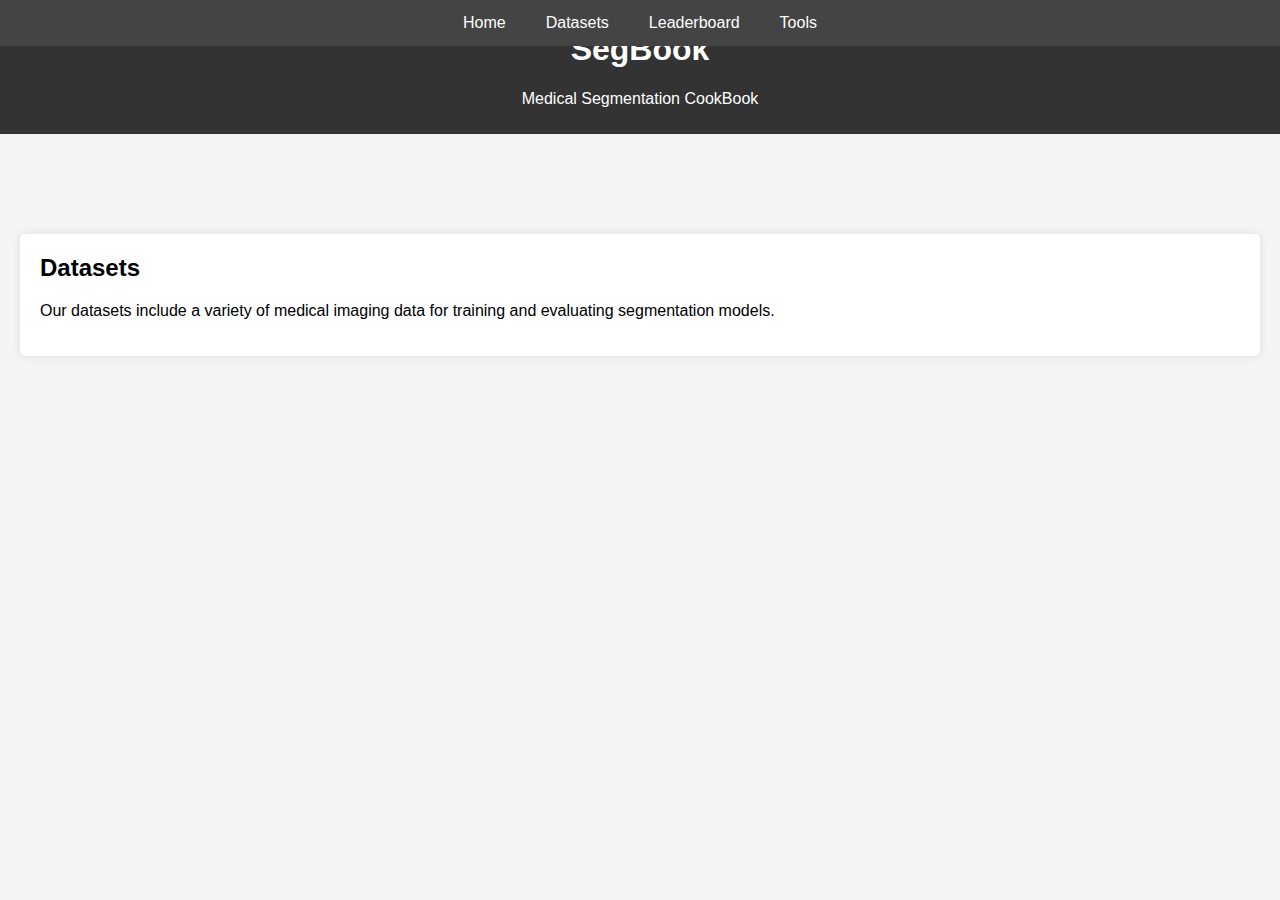
==== datasets.html @ 16688a92 "change html" ====
<!DOCTYPE html>
<html lang="en">
<head>
    <meta charset="UTF-8">
    <meta name="viewport" content="width=device-width, initial-scale=1.0">
    <title>Datasets - SegBook</title>
    <link rel="stylesheet" href="https://cdn.staticfile.org/font-awesome/4.7.0/css/font-awesome.css">
    <style>
        body {
            font-family: Arial, sans-serif;
            margin: 0;
            padding: 0;
            background-color: #f4f4f4;
        }
        header {
            background-color: #333;
            color: white;
            padding: 10px 0;
            text-align: center;
        }
        nav {
            display: flex;
            justify-content: center;
            background-color: #444;
            position: fixed;
            top: 0;
            width: 100%;
            z-index: 1000;
        }
        nav a {
            color: white;
            padding: 14px 20px;
            text-decoration: none;
            text-align: center;
        }
        nav a:hover {
            background-color: #555;
        }
        .container {
            padding: 20px;
            padding-top: 80px; /* Offset for fixed navbar */
        }
        .section {
            background-color: white;
            margin: 20px 0;
            padding: 20px;
            border-radius: 5px;
            box-shadow: 0 0 10px rgba(0,0,0,0.1);
        }
        .section h2 {
            margin-top: 0;
        }
        .button {
            display: inline-block;
            padding: 10px 20px;
            margin: 10px 0;
            color: white;
            background-color: #007bff;
            text-decoration: none;
            border-radius: 5px;
        }
        .button:hover {
            background-color: #0056b3;
        }
    </style>
</head>
<body>
    <header>
        <h1>SegBook</h1>
        <p>Medical Segmentation CookBook</p>
    </header>
    <nav>
        <a href="index.html">Home</a>
        <a href="datasets.html">Datasets</a>
        <a href="leaderboard.html">Leaderboard</a>
        <a href="tools.html">Tools</a>
    </nav>
    <div class="container">
        <div class="section">
            <h2>Datasets</h2>
            <p>Our datasets include a variety of medical imaging data for training and evaluating segmentation models.</p>
        </div>
    </div>
</body>
</html>
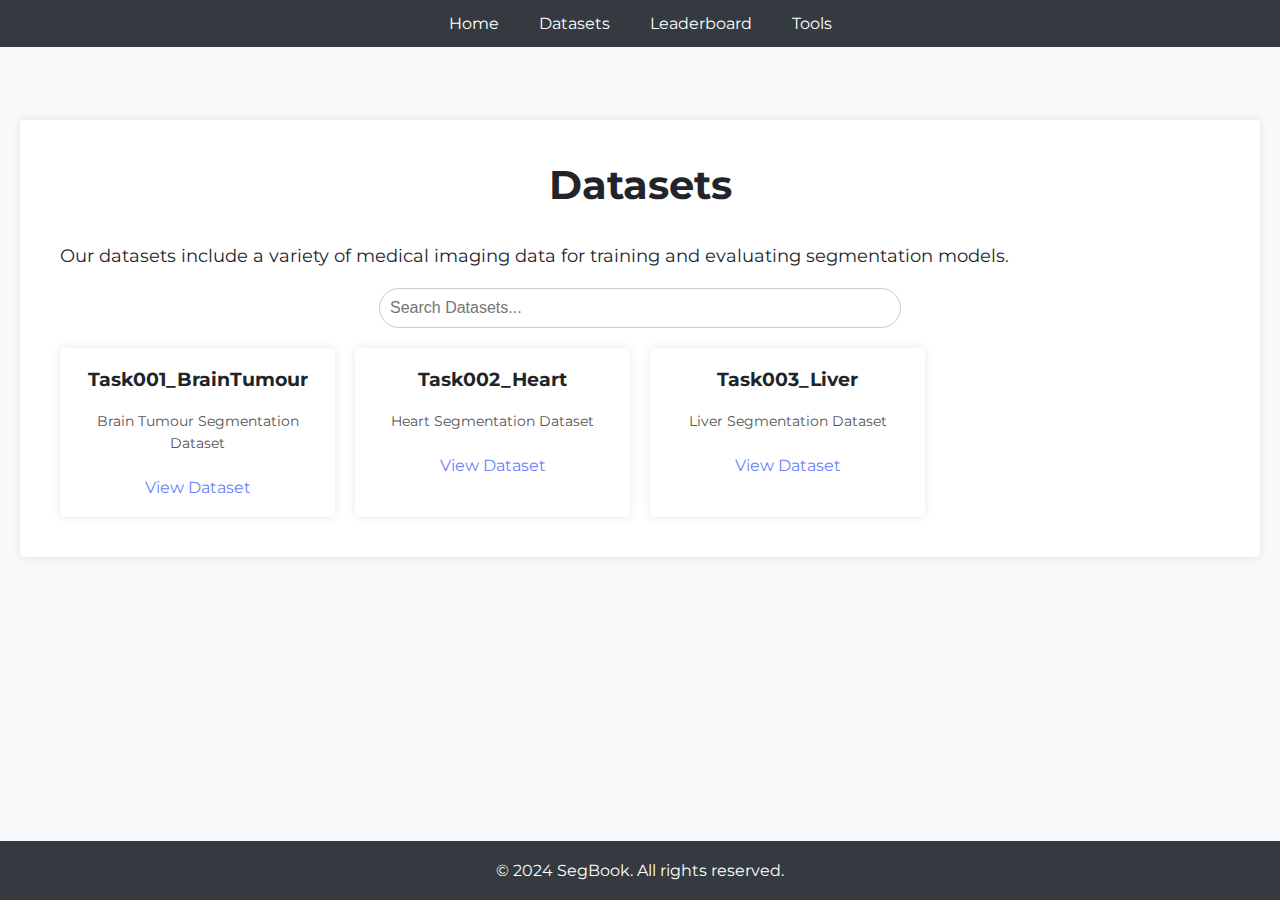
==== commit 802852c6: "change all files" ====
--- a/datasets.html
+++ b/datasets.html
@@ -1,73 +1,21 @@
+<!-- datasets.html -->
+
 <!DOCTYPE html>
 <html lang="en">
 <head>
     <meta charset="UTF-8">
     <meta name="viewport" content="width=device-width, initial-scale=1.0">
     <title>Datasets - SegBook</title>
+    <link rel="stylesheet" href="static/css/styles.css">
+    <!-- Google Fonts -->
+    <link href="https://fonts.googleapis.com/css2?family=Montserrat:wght@400;600&display=swap" rel="stylesheet">
+    <!-- Font Awesome Icons -->
     <link rel="stylesheet" href="https://cdn.staticfile.org/font-awesome/4.7.0/css/font-awesome.css">
-    <style>
-        body {
-            font-family: Arial, sans-serif;
-            margin: 0;
-            padding: 0;
-            background-color: #f4f4f4;
-        }
-        header {
-            background-color: #333;
-            color: white;
-            padding: 10px 0;
-            text-align: center;
-        }
-        nav {
-            display: flex;
-            justify-content: center;
-            background-color: #444;
-            position: fixed;
-            top: 0;
-            width: 100%;
-            z-index: 1000;
-        }
-        nav a {
-            color: white;
-            padding: 14px 20px;
-            text-decoration: none;
-            text-align: center;
-        }
-        nav a:hover {
-            background-color: #555;
-        }
-        .container {
-            padding: 20px;
-            padding-top: 80px; /* Offset for fixed navbar */
-        }
-        .section {
-            background-color: white;
-            margin: 20px 0;
-            padding: 20px;
-            border-radius: 5px;
-            box-shadow: 0 0 10px rgba(0,0,0,0.1);
-        }
-        .section h2 {
-            margin-top: 0;
-        }
-        .button {
-            display: inline-block;
-            padding: 10px 20px;
-            margin: 10px 0;
-            color: white;
-            background-color: #007bff;
-            text-decoration: none;
-            border-radius: 5px;
-        }
-        .button:hover {
-            background-color: #0056b3;
-        }
-    </style>
 </head>
 <body>
     <header>
-        <h1>SegBook</h1>
-        <p>Medical Segmentation CookBook</p>
+        <!-- <h1>SegBook</h1>
+        <p>Medical Segmentation CookBook</p> -->
     </header>
     <nav>
         <a href="index.html">Home</a>
@@ -79,7 +27,46 @@
         <div class="section">
             <h2>Datasets</h2>
             <p>Our datasets include a variety of medical imaging data for training and evaluating segmentation models.</p>
+            <div class="search-container">
+                <input type="text" id="searchInput" placeholder="Search Datasets..." onkeyup="searchDatasets()">
+            </div>
+            <div class="datasets-grid" id="datasetsGrid">
+                <!-- Dataset Boxes -->
+                <div class="dataset-box">
+                    <h3>Task001_BrainTumour</h3>
+                    <p>Brain Tumour Segmentation Dataset</p>
+                    <a href="https://www.med.upenn.edu/sbia/brats2018/data.html" target="_blank">View Dataset</a>
+                </div>
+                <div class="dataset-box">
+                    <h3>Task002_Heart</h3>
+                    <p>Heart Segmentation Dataset</p>
+                    <a href="https://www.cardiacatlas.org/studies/acdc/" target="_blank">View Dataset</a>
+                </div>
+                <div class="dataset-box">
+                    <h3>Task003_Liver</h3>
+                    <p>Liver Segmentation Dataset</p>
+                    <a href="https://competitions.codalab.org/competitions/17094" target="_blank">View Dataset</a>
+                </div>
+                <!-- Add more dataset boxes as needed -->
+            </div>
         </div>
     </div>
+    <script>
+        function searchDatasets() {
+            const input = document.getElementById('searchInput').value.toLowerCase();
+            const datasetBoxes = document.querySelectorAll('.dataset-box');
+            datasetBoxes.forEach(box => {
+                const title = box.querySelector('h3').textContent.toLowerCase();
+                if (title.includes(input)) {
+                    box.style.display = '';
+                } else {
+                    box.style.display = 'none';
+                }
+            });
+        }
+    </script>
+    <footer>
+        <p>&copy; 2024 SegBook. All rights reserved.</p>
+    </footer>
 </body>
-</html>+</html>
--- a/static/css/styles.css
+++ b/static/css/styles.css
@@ -0,0 +1,355 @@
+/* static/css/styles.css */
+
+/* Color Variables */
+:root {
+    --primary-color: #6A82FB; /* Start color of the gradient */
+    --secondary-color: #FC5C7D; /* End color of the gradient */
+    --background-color: #f8f9fa;
+    --text-color: #212529;
+    --header-background: #ffffff;
+    --nav-background: #343a40;
+    --button-background: #6A82FB;
+    --button-hover: #FC5C7D;
+}
+
+/* General Styles */
+body {
+    font-family: 'Montserrat', sans-serif;
+    color: var(--text-color);
+    background-color: var(--background-color);
+    margin: 0;
+    padding: 0;
+    min-height: 100vh;
+    position: relative;
+}
+
+header {
+    background-color: var(--header-background);
+    color: var(--text-color);
+    padding: 10px 0;
+    text-align: center;
+    position: relative;
+}
+
+nav {
+    display: flex;
+    justify-content: center;
+    background-color: var(--nav-background);
+    position: fixed;
+    top: 0;
+    width: 100%;
+    z-index: 1000;
+}
+
+nav a {
+    color: white;
+    padding: 14px 20px;
+    text-decoration: none;
+    text-align: center;
+    transition: background-color 0.3s;
+}
+
+nav a:hover {
+    background-color: #6c757d;
+}
+
+.container {
+    padding: 20px;
+    padding-top: 80px; /* Offset for fixed navbar */
+}
+
+.section {
+    background-color: white;
+    margin: 20px auto;
+    padding: 40px;
+    border-radius: 5px;
+    max-width: 1200px;
+    box-shadow: 0 0 10px rgba(0,0,0,0.1);
+}
+
+.section h2 {
+    margin-top: 0;
+    text-align: center;
+    font-size: 2.5em;
+}
+
+.section p {
+    font-size: 1.1em;
+    line-height: 1.6;
+}
+
+.button {
+    display: inline-block;
+    padding: 12px 30px;
+    margin: 10px 0;
+    color: white;
+    background-color: var(--button-background);
+    text-decoration: none;
+    border-radius: 50px;
+    transition: background-color 0.3s, transform 0.3s;
+    font-size: 1em;
+    width: auto;
+    text-align: center;
+}
+
+.button:hover {
+    background-color: var(--button-hover);
+    transform: translateY(-2px);
+}
+
+/* Header Styles for Home Page */
+header.homepage {
+    position: relative;
+    height: 100vh;
+    color: white;
+    text-align: center;
+    /* Gradient background */
+    background: #FC5C7D;
+    background: -webkit-linear-gradient(to right, var(--primary-color), var(--secondary-color));
+    background: linear-gradient(to right, var(--primary-color), var(--secondary-color));
+}
+
+header.homepage::before {
+    content: "";
+    /* Remove background image */
+    /* background: url('../image/main.webp') no-repeat center center; */
+    /* background-size: cover; */
+    /* Optional: If you want to overlay a semi-transparent image */
+    /* Uncomment and adjust the following lines if needed */
+    /*
+    background: rgba(0, 0, 0, 0.5);
+    position: absolute;
+    top: 0;
+    left: 0;
+    width: 100%;
+    height: 100%;
+    z-index: -1;
+    */
+}
+
+/* Adjust header content to be above the gradient */
+.header-content {
+    position: relative;
+    z-index: 1;
+    display: flex;
+    flex-direction: column;
+    align-items: center;
+    justify-content: center;
+    height: 100%;
+    text-align: center;
+    padding: 0 20px;
+}
+
+.header-content h1 {
+    font-size: 4em;
+    margin-bottom: 20px;
+    color: white;
+}
+
+.header-content p {
+    font-size: 1.5em;
+    max-width: 800px;
+    margin-bottom: 20px;
+    color: white;
+}
+
+.header-content .button {
+    margin: 0 auto;
+}
+
+.header-content .logo {
+    max-width: 150px;
+    margin-bottom: 20px;
+}
+
+/* Our Services */
+.services {
+    display: flex;
+    flex-wrap: wrap;
+    justify-content: center;
+    margin-top: 40px;
+}
+
+.service-item {
+    flex: 1 1 300px;
+    max-width: 300px;
+    margin: 20px;
+    text-align: center;
+    background-color: white;
+    padding: 30px;
+    border-radius: 10px;
+    box-shadow: 0 0 15px rgba(0,0,0,0.1);
+}
+
+.service-item i {
+    color: var(--primary-color);
+    margin-bottom: 20px;
+}
+
+.service-item h3 {
+    margin-bottom: 20px;
+}
+
+.service-item p {
+    font-size: 1em;
+    color: #555;
+    margin-bottom: 20px;
+}
+
+/* Datasets Grid */
+.datasets-grid {
+    display: grid;
+    grid-template-columns: repeat(auto-fill, minmax(250px, 1fr));
+    grid-gap: 20px;
+}
+
+.dataset-box {
+    background-color: white;
+    padding: 20px;
+    border-radius: 5px;
+    box-shadow: 0 0 10px rgba(0,0,0,0.1);
+    text-align: center;
+}
+
+.dataset-box h3 {
+    margin-top: 0;
+}
+
+.dataset-box p {
+    font-size: 14px;
+    color: #555;
+}
+
+.dataset-box a {
+    display: inline-block;
+    margin-top: 10px;
+    color: var(--primary-color);
+    text-decoration: none;
+}
+
+.dataset-box a:hover {
+    text-decoration: underline;
+}
+
+/* Search Box */
+.search-container {
+    text-align: center;
+    margin-bottom: 20px;
+}
+
+.search-container input[type="text"] {
+    width: 80%;
+    max-width: 500px;
+    padding: 10px;
+    border-radius: 50px;
+    border: 1px solid #ccc;
+    font-size: 1em;
+}
+
+/* Leaderboard */
+.leaderboard-menu {
+    display: flex;
+    justify-content: center;
+    margin-bottom: 20px;
+    flex-wrap: wrap;
+}
+
+.leaderboard-menu button {
+    background-color: var(--button-background);
+    color: white;
+    padding: 10px 20px;
+    margin: 5px;
+    border: none;
+    border-radius: 50px;
+    cursor: pointer;
+    transition: background-color 0.3s;
+}
+
+.leaderboard-menu button:hover {
+    background-color: var(--button-hover);
+}
+
+.leaderboard-menu button.active {
+    background-color: var(--button-hover);
+}
+
+.table-container {
+    max-height: 600px;
+    overflow-y: auto;
+    overflow-x: auto;
+}
+
+table {
+    width: 100%;
+    border-collapse: collapse;
+    margin: 20px 0;
+    background-color: white;
+    box-shadow: 0 0 10px rgba(0,0,0,0.1);
+}
+
+th, td {
+    padding: 12px;
+    border: 1px solid #ddd;
+    text-align: center;
+}
+
+th {
+    background-color: #f8f9fa;
+    position: sticky;
+    top: 0;
+    z-index: 10;
+}
+
+tr:hover {
+    background-color: #f1f1f1;
+}
+
+/* Tools Page */
+.tools-list {
+    display: flex;
+    flex-wrap: wrap;
+    justify-content: center;
+}
+
+.tool-item {
+    background-color: white;
+    width: calc(50% - 40px);
+    margin: 20px;
+    padding: 30px;
+    border-radius: 10px;
+    box-shadow: 0 0 15px rgba(0,0,0,0.1);
+    text-align: center;
+}
+
+.tool-item h3 {
+    margin-top: 0;
+}
+
+.tool-item p {
+    font-size: 1em;
+    color: #555;
+}
+
+.tool-item .button {
+    margin-top: 20px;
+}
+
+/* Footer */
+footer {
+    background-color: var(--nav-background);
+    color: white;
+    text-align: center;
+    padding: 20px 0;
+    position: fixed;
+    bottom: 0;
+    width: 100%;
+}
+
+footer p {
+    margin: 0;
+}
+
+/* Adjust container to account for fixed footer */
+.container {
+    padding-bottom: 80px; /* Height of the footer */
+}
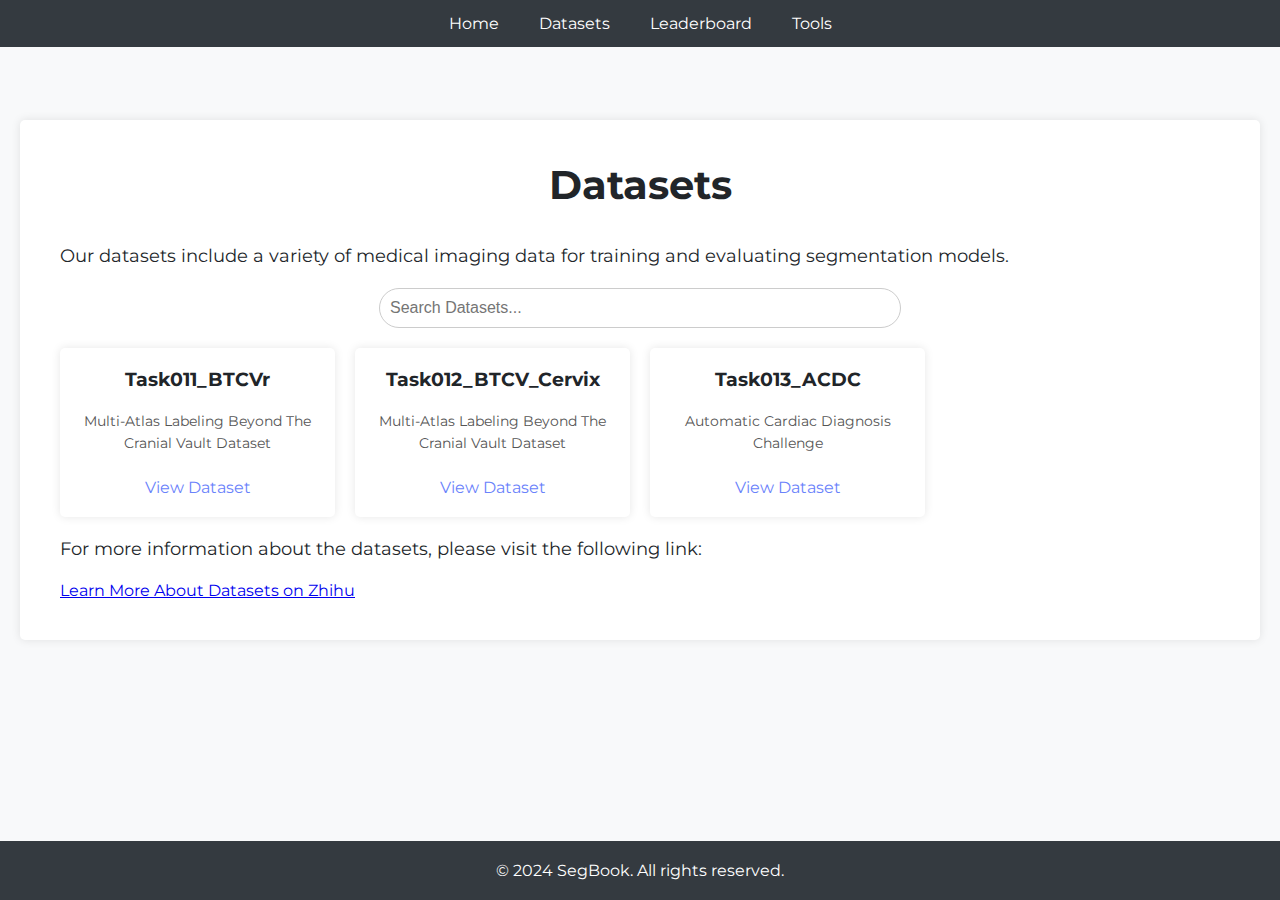
==== commit 04f6e613: "change dataset and leaderboard" ====
--- a/datasets.html
+++ b/datasets.html
@@ -1,5 +1,3 @@
-<!-- datasets.html -->
-
 <!DOCTYPE html>
 <html lang="en">
 <head>
@@ -33,21 +31,26 @@
             <div class="datasets-grid" id="datasetsGrid">
                 <!-- Dataset Boxes -->
                 <div class="dataset-box">
-                    <h3>Task001_BrainTumour</h3>
-                    <p>Brain Tumour Segmentation Dataset</p>
-                    <a href="https://www.med.upenn.edu/sbia/brats2018/data.html" target="_blank">View Dataset</a>
+                    <h3>Task011_BTCVr</h3>
+                    <p>Multi-Atlas Labeling Beyond The Cranial Vault Dataset</p>
+                    <a href="https://zhuanlan.zhihu.com/p/653912577" target="_blank">View Dataset</a>
                 </div>
                 <div class="dataset-box">
-                    <h3>Task002_Heart</h3>
-                    <p>Heart Segmentation Dataset</p>
-                    <a href="https://www.cardiacatlas.org/studies/acdc/" target="_blank">View Dataset</a>
+                    <h3>Task012_BTCV_Cervix</h3>
+                    <p>Multi-Atlas Labeling Beyond The Cranial Vault Dataset</p>
+                    <a href="https://zhuanlan.zhihu.com/p/668309597" target="_blank">View Dataset</a>
                 </div>
                 <div class="dataset-box">
-                    <h3>Task003_Liver</h3>
-                    <p>Liver Segmentation Dataset</p>
-                    <a href="https://competitions.codalab.org/competitions/17094" target="_blank">View Dataset</a>
+                    <h3>Task013_ACDC</h3>
+                    <p>Automatic Cardiac Diagnosis Challenge</p>
+                    <a href="https://zhuanlan.zhihu.com/p/658483739" target="_blank">View Dataset</a>
                 </div>
                 <!-- Add more dataset boxes as needed -->
+            </div>
+            <!-- Additional Information Section -->
+            <div class="more-info">
+                <p>For more information about the datasets, please visit the following link:</p>
+                <a href="https://zhuanlan.zhihu.com/p/661132213" target="_blank" class="more-info-link">Learn More About Datasets on Zhihu</a>
             </div>
         </div>
     </div>
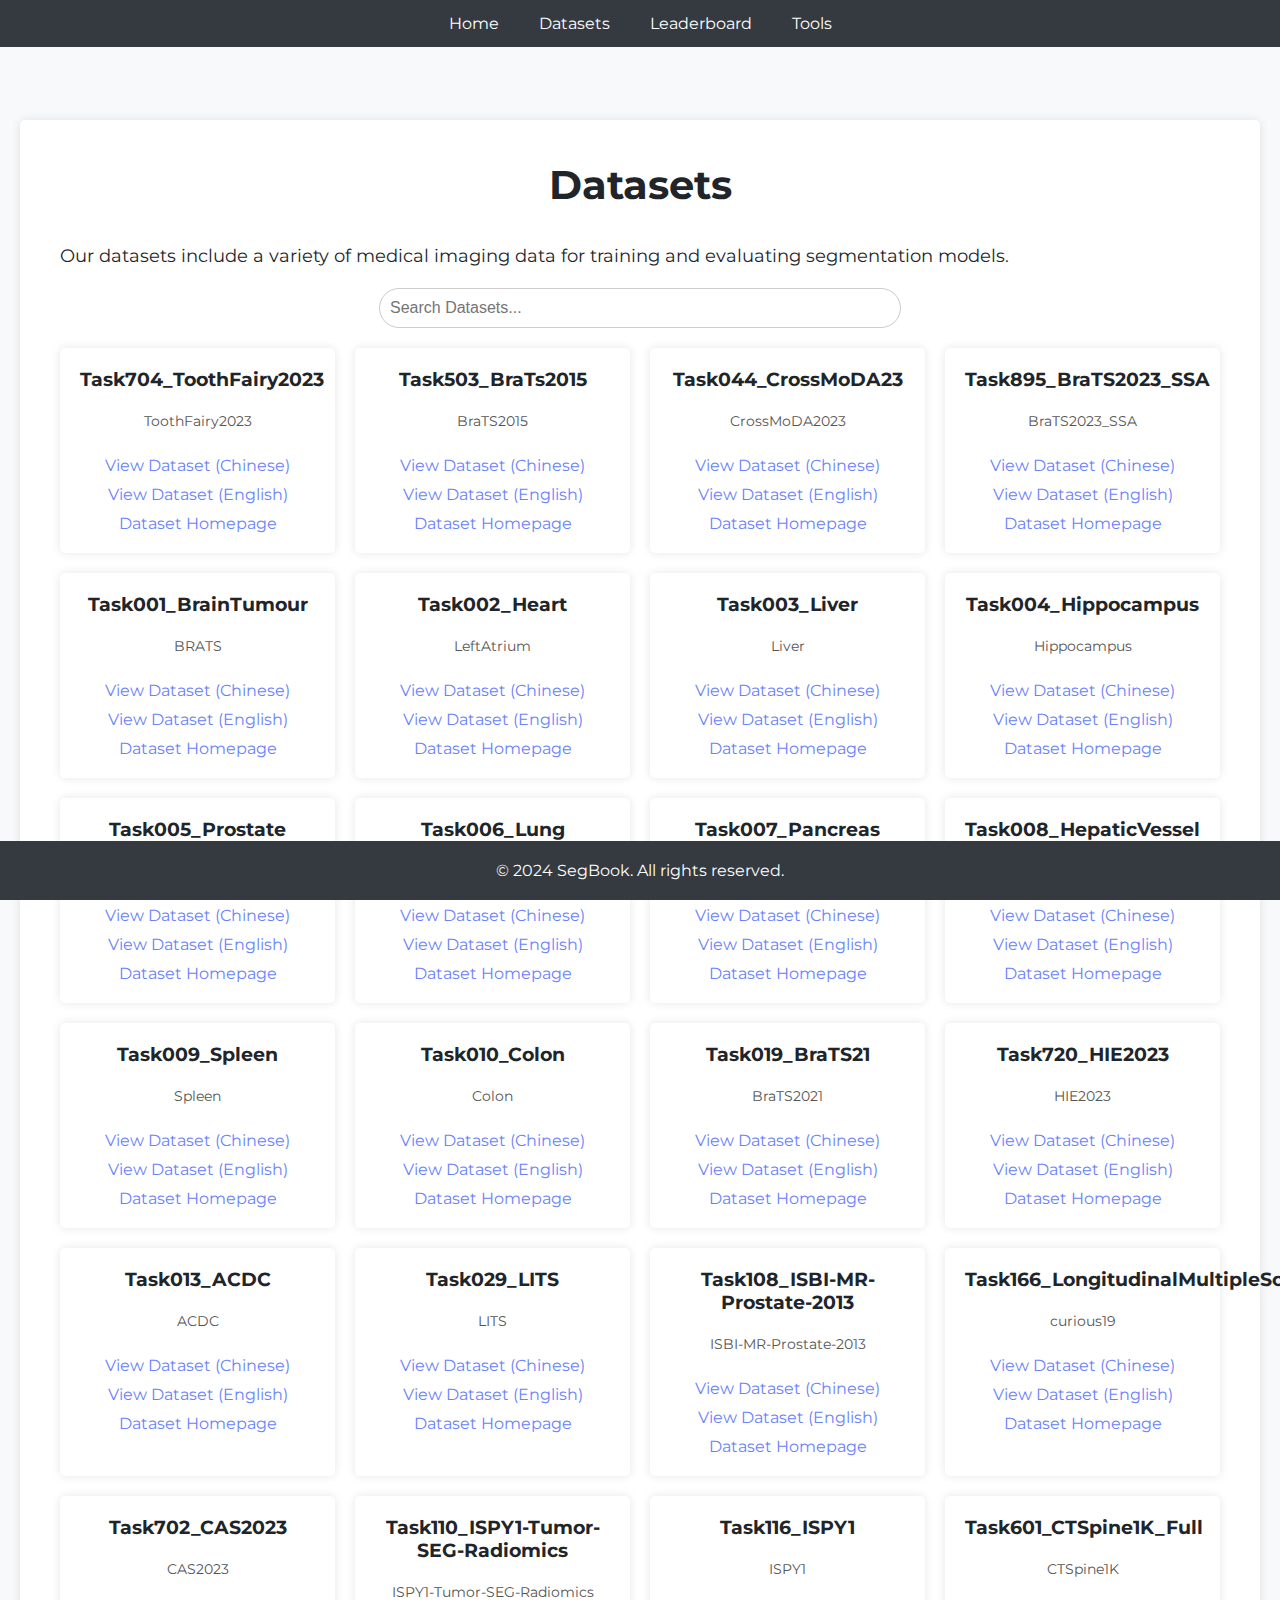
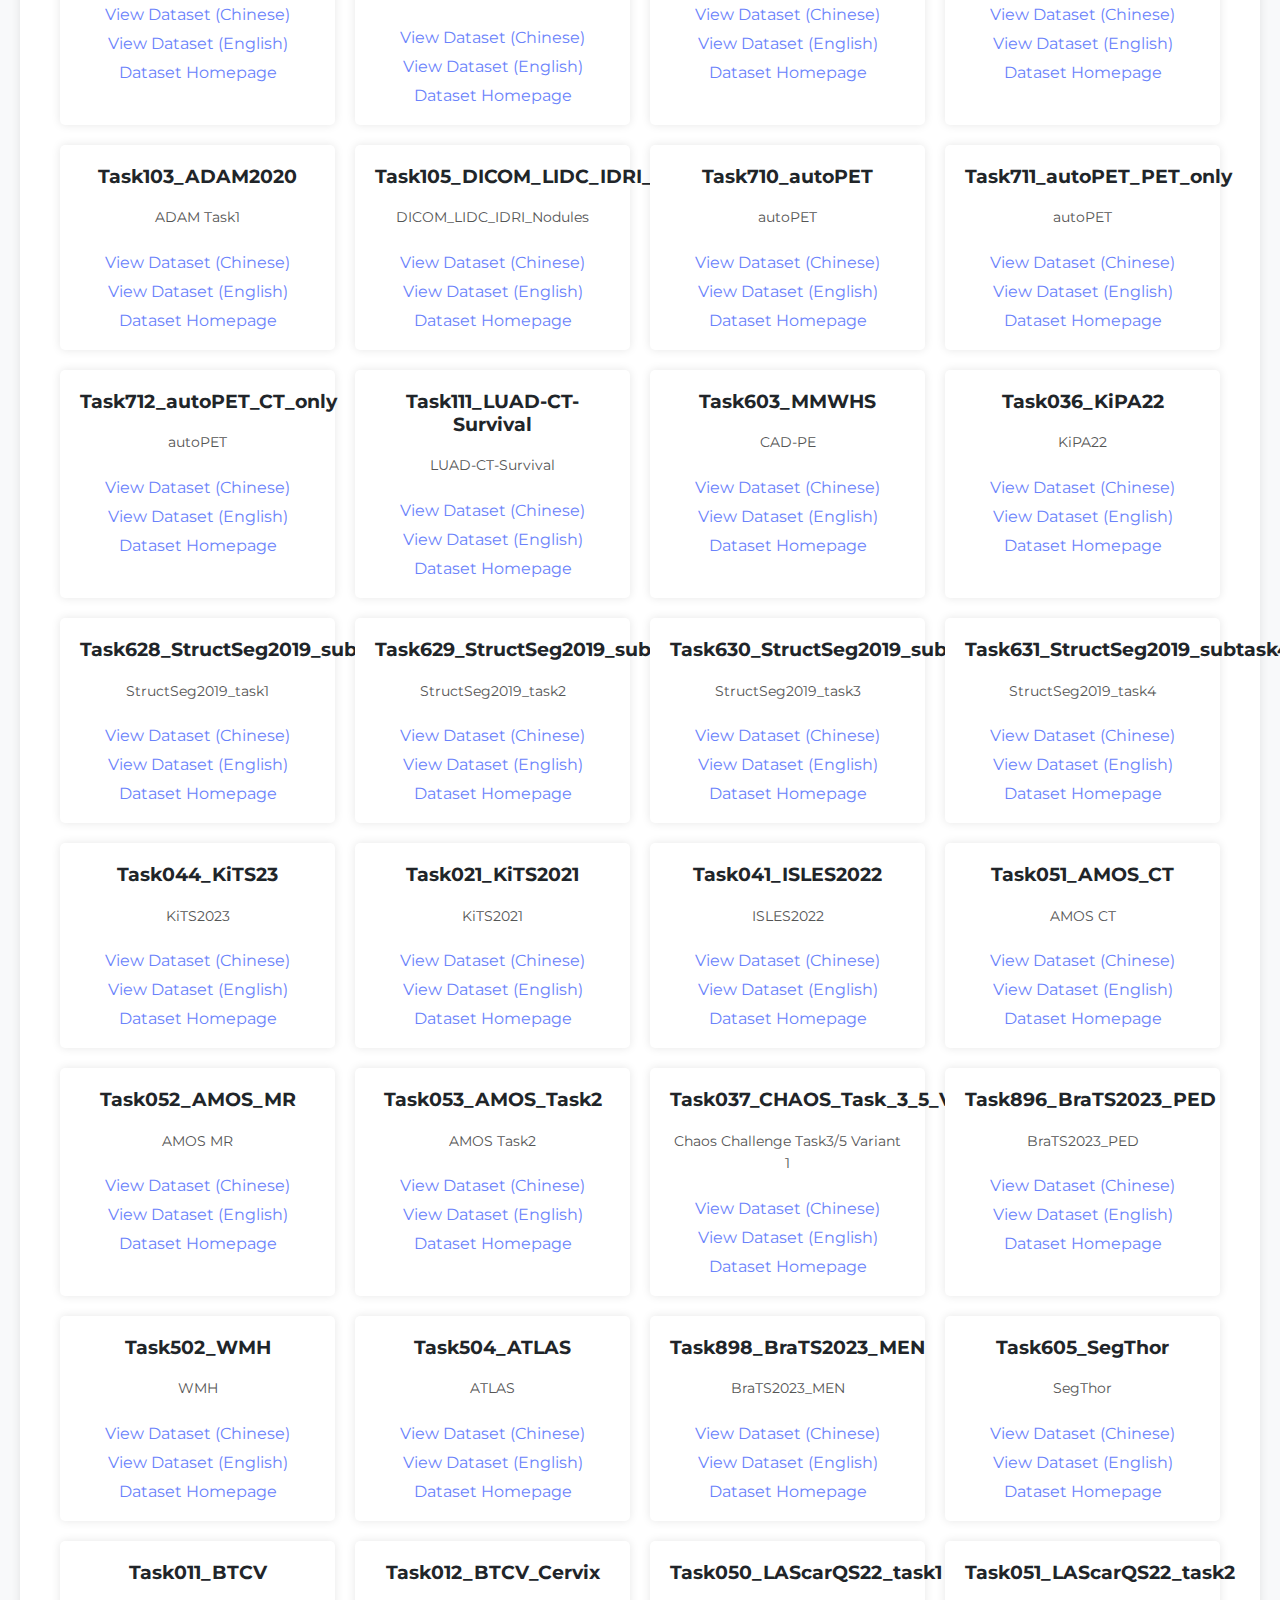
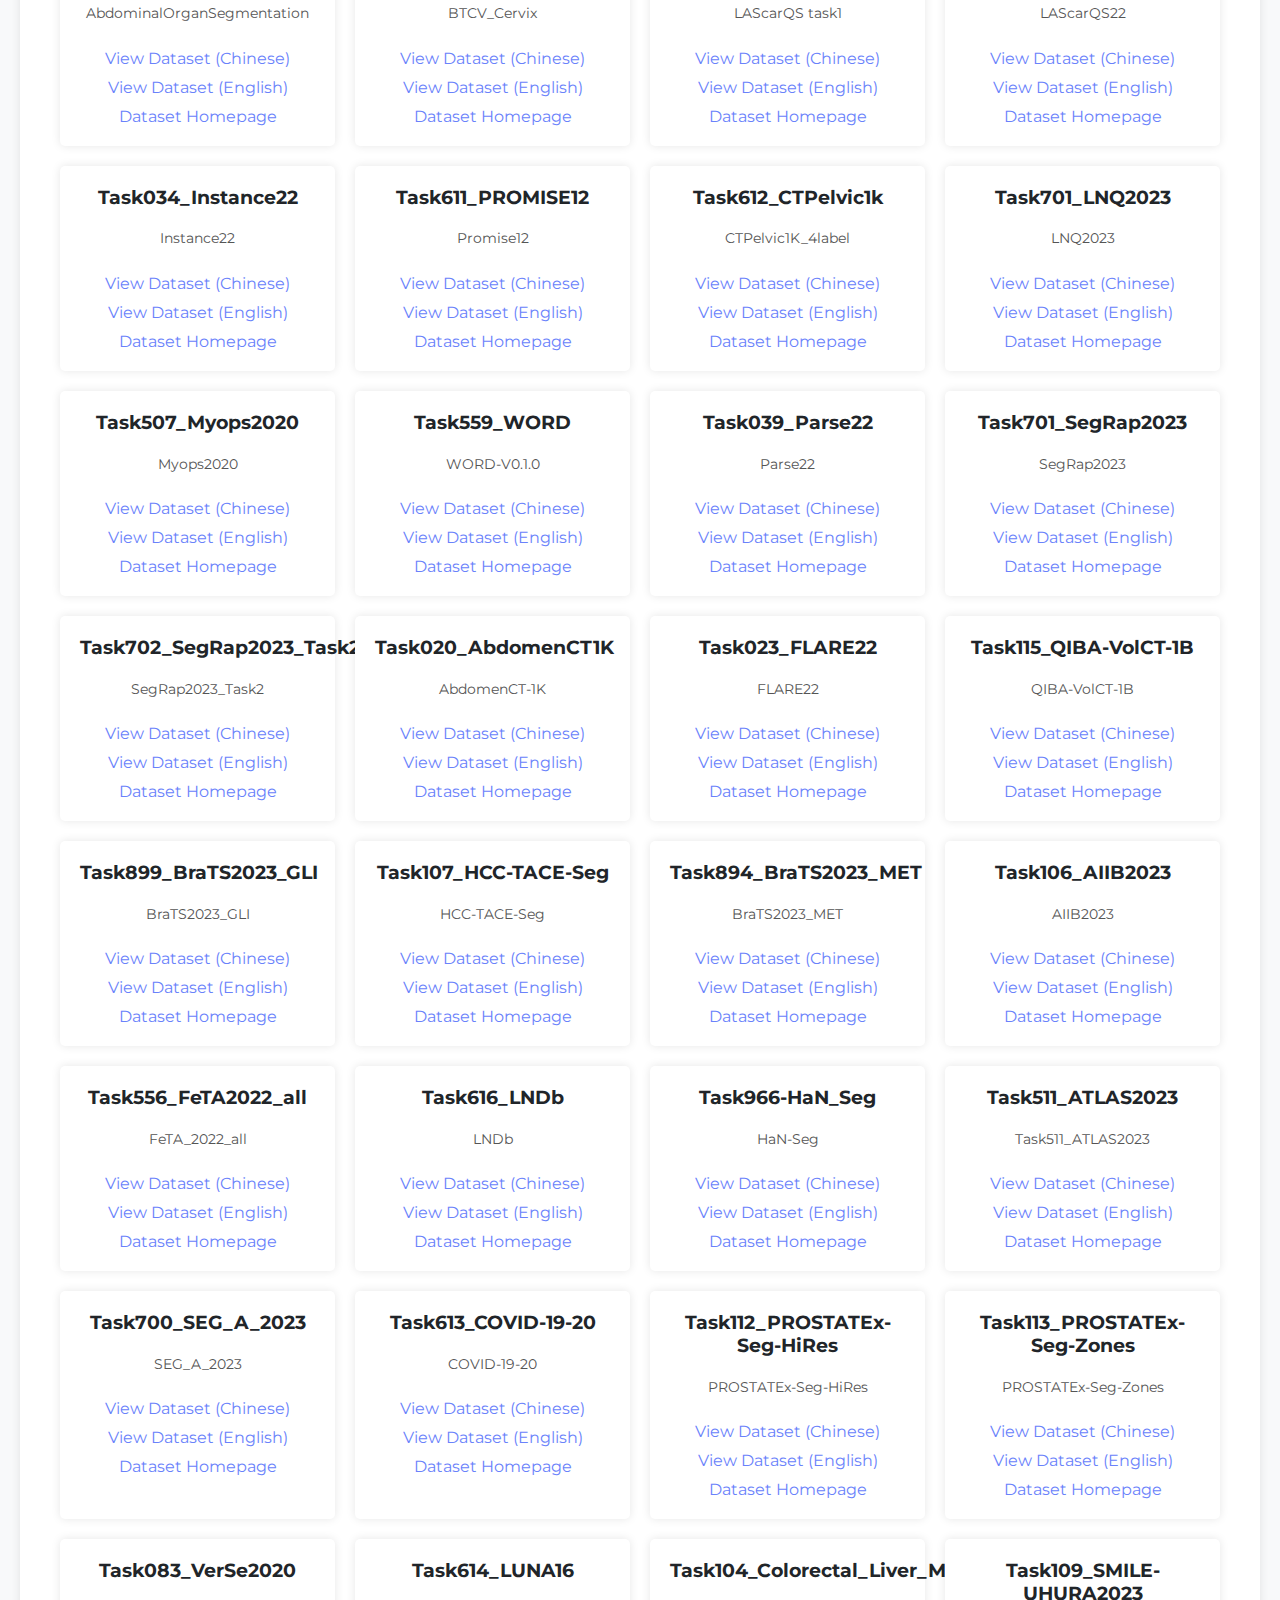
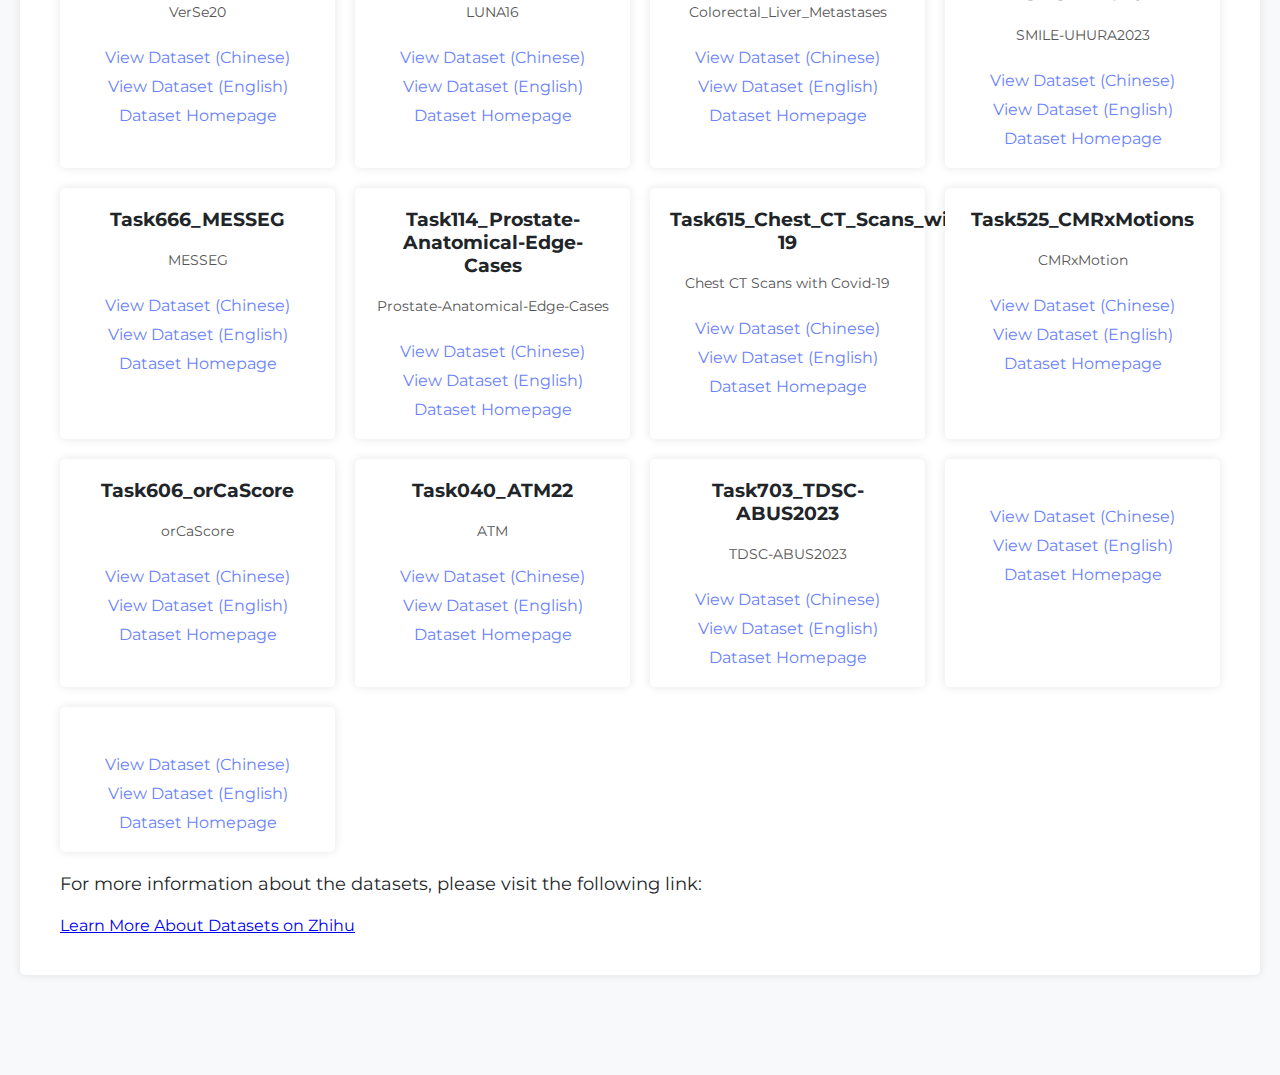
==== commit 7a7bde0d: "dataset and leaderboard update" ====
--- a/datasets.html
+++ b/datasets.html
@@ -31,19 +31,715 @@
             <div class="datasets-grid" id="datasetsGrid">
                 <!-- Dataset Boxes -->
                 <div class="dataset-box">
-                    <h3>Task011_BTCVr</h3>
-                    <p>Multi-Atlas Labeling Beyond The Cranial Vault Dataset</p>
-                    <a href="https://zhuanlan.zhihu.com/p/653912577" target="_blank">View Dataset</a>
-                </div>
+                    <h3>Task704_ToothFairy2023</h3>
+                    <p>ToothFairy2023</p>
+                    <a href="https://zhuanlan.zhihu.com/p/655121552" target="_blank">View Dataset (Chinese)</a><br>
+                    <a href="https://github.com/openmedlab/Awesome-Medical-Dataset/blob/main/resources/ToothFairy.md" target="_blank">View Dataset (English)</a><br>
+                    <a href="https://ditto.ing.unimore.it/toothfairy/" target="_blank">Dataset Homepage</a>
+                </div>
+                
+                <div class="dataset-box">
+                    <h3>Task503_BraTs2015</h3>
+                    <p>BraTS2015</p>
+                    <a href="" target="_blank">View Dataset (Chinese)</a><br>
+                    <a href="" target="_blank">View Dataset (English)</a><br>
+                    <a href="https://www.smir.ch/BRATS/Start2015" target="_blank">Dataset Homepage</a>
+                </div>
+                
+                <div class="dataset-box">
+                    <h3>Task044_CrossMoDA23</h3>
+                    <p>CrossMoDA2023</p>
+                    <a href="https://zhuanlan.zhihu.com/p/670098600" target="_blank">View Dataset (Chinese)</a><br>
+                    <a href="https://github.com/openmedlab/Awesome-Medical-Dataset/blob/main/resources/CrossMoDA2023.md" target="_blank">View Dataset (English)</a><br>
+                    <a href="https://www.synapse.org/#!Synapse:syn51236108/wiki/621732" target="_blank">Dataset Homepage</a>
+                </div>
+                
+                <div class="dataset-box">
+                    <h3>Task895_BraTS2023_SSA</h3>
+                    <p>BraTS2023_SSA</p>
+                    <a href="https://zhuanlan.zhihu.com/p/662771989" target="_blank">View Dataset (Chinese)</a><br>
+                    <a href="https://github.com/openmedlab/Awesome-Medical-Dataset/blob/main/resources/BraTS2023-SSA.md" target="_blank">View Dataset (English)</a><br>
+                    <a href="https://www.synapse.org/#!Synapse:syn51156910/wiki/622556" target="_blank">Dataset Homepage</a>
+                </div>
+                
+                <div class="dataset-box">
+                    <h3>Task001_BrainTumour</h3>
+                    <p>BRATS</p>
+                    <a href="https://zhuanlan.zhihu.com/p/708543999" target="_blank">View Dataset (Chinese)</a><br>
+                    <a href="https://github.com/openmedlab/Awesome-Medical-Dataset/blob/main/resources/MSD_Brain.md" target="_blank">View Dataset (English)</a><br>
+                    <a href="http://medicaldecathlon.com/" target="_blank">Dataset Homepage</a>
+                </div>
+                
+                <div class="dataset-box">
+                    <h3>Task002_Heart</h3>
+                    <p>LeftAtrium</p>
+                    <a href="https://zhuanlan.zhihu.com/p/666170466" target="_blank">View Dataset (Chinese)</a><br>
+                    <a href="https://github.com/openmedlab/Awesome-Medical-Dataset/blob/main/resources/MSD_Cardiac.md" target="_blank">View Dataset (English)</a><br>
+                    <a href="http://medicaldecathlon.com/" target="_blank">Dataset Homepage</a>
+                </div>
+                
+                <div class="dataset-box">
+                    <h3>Task003_Liver</h3>
+                    <p>Liver</p>
+                    <a href="https://zhuanlan.zhihu.com/p/655174097" target="_blank">View Dataset (Chinese)</a><br>
+                    <a href="https://github.com/openmedlab/Awesome-Medical-Dataset/blob/main/resources/LiTS.md" target="_blank">View Dataset (English)</a><br>
+                    <a href="http://medicaldecathlon.com/" target="_blank">Dataset Homepage</a>
+                </div>
+                
+                <div class="dataset-box">
+                    <h3>Task004_Hippocampus</h3>
+                    <p>Hippocampus</p>
+                    <a href="https://zhuanlan.zhihu.com/p/667516333" target="_blank">View Dataset (Chinese)</a><br>
+                    <a href="https://github.com/openmedlab/Awesome-Medical-Dataset/blob/main/resources/MSD_Hippocampus.md" target="_blank">View Dataset (English)</a><br>
+                    <a href="http://medicaldecathlon.com/" target="_blank">Dataset Homepage</a>
+                </div>
+                
+                <div class="dataset-box">
+                    <h3>Task005_Prostate</h3>
+                    <p>PROSTATE</p>
+                    <a href="https://zhuanlan.zhihu.com/p/666092633" target="_blank">View Dataset (Chinese)</a><br>
+                    <a href="https://github.com/openmedlab/Awesome-Medical-Dataset/blob/main/resources/MSD_Prostate.md" target="_blank">View Dataset (English)</a><br>
+                    <a href="http://medicaldecathlon.com/" target="_blank">Dataset Homepage</a>
+                </div>
+                
+                <div class="dataset-box">
+                    <h3>Task006_Lung</h3>
+                    <p>Lung</p>
+                    <a href="https://zhuanlan.zhihu.com/p/665638206" target="_blank">View Dataset (Chinese)</a><br>
+                    <a href="https://github.com/openmedlab/Awesome-Medical-Dataset/blob/main/resources/MSD_Lung_Tumours.md" target="_blank">View Dataset (English)</a><br>
+                    <a href="http://medicaldecathlon.com/" target="_blank">Dataset Homepage</a>
+                </div>
+                
+                <div class="dataset-box">
+                    <h3>Task007_Pancreas</h3>
+                    <p>Pancreas</p>
+                    <a href="https://zhuanlan.zhihu.com/p/663615985" target="_blank">View Dataset (Chinese)</a><br>
+                    <a href="https://github.com/openmedlab/Awesome-Medical-Dataset/blob/main/resources/MSD_Pancreas_Tumour.md" target="_blank">View Dataset (English)</a><br>
+                    <a href="http://medicaldecathlon.com/" target="_blank">Dataset Homepage</a>
+                </div>
+                
+                <div class="dataset-box">
+                    <h3>Task008_HepaticVessel</h3>
+                    <p>HepaticVessel</p>
+                    <a href="https://zhuanlan.zhihu.com/p/662354003" target="_blank">View Dataset (Chinese)</a><br>
+                    <a href="https://github.com/openmedlab/Awesome-Medical-Dataset/blob/main/resources/MSD_Hepatic_Vessel.md" target="_blank">View Dataset (English)</a><br>
+                    <a href="http://medicaldecathlon.com/" target="_blank">Dataset Homepage</a>
+                </div>
+                
+                <div class="dataset-box">
+                    <h3>Task009_Spleen</h3>
+                    <p>Spleen</p>
+                    <a href="https://zhuanlan.zhihu.com/p/664964546" target="_blank">View Dataset (Chinese)</a><br>
+                    <a href="https://github.com/openmedlab/Awesome-Medical-Dataset/blob/main/resources/MSD_Spleen.md" target="_blank">View Dataset (English)</a><br>
+                    <a href="http://medicaldecathlon.com/" target="_blank">Dataset Homepage</a>
+                </div>
+                
+                <div class="dataset-box">
+                    <h3>Task010_Colon</h3>
+                    <p>Colon</p>
+                    <a href="https://zhuanlan.zhihu.com/p/665665083" target="_blank">View Dataset (Chinese)</a><br>
+                    <a href="https://github.com/openmedlab/Awesome-Medical-Dataset/blob/main/resources/MSD_Colon_Cancer.md" target="_blank">View Dataset (English)</a><br>
+                    <a href="http://medicaldecathlon.com/" target="_blank">Dataset Homepage</a>
+                </div>
+                
+                <div class="dataset-box">
+                    <h3>Task019_BraTS21</h3>
+                    <p>BraTS2021</p>
+                    <a href="https://zhuanlan.zhihu.com/p/658218207" target="_blank">View Dataset (Chinese)</a><br>
+                    <a href="https://github.com/openmedlab/Awesome-Medical-Dataset/blob/main/resources/BraTS2021.md" target="_blank">View Dataset (English)</a><br>
+                    <a href="https://www.med.upenn.edu/cbica/brats2021/" target="_blank">Dataset Homepage</a>
+                </div>
+                
+                <div class="dataset-box">
+                    <h3>Task720_HIE2023</h3>
+                    <p>HIE2023</p>
+                    <a href="https://zhuanlan.zhihu.com/p/697620565" target="_blank">View Dataset (Chinese)</a><br>
+                    <a href="https://github.com/openmedlab/Awesome-Medical-Dataset/blob/main/resources/BONBID-HIE.md" target="_blank">View Dataset (English)</a><br>
+                    <a href="https://zenodo.org/record/8104103" target="_blank">Dataset Homepage</a>
+                </div>
+                
+                <div class="dataset-box">
+                    <h3>Task013_ACDC</h3>
+                    <p>ACDC</p>
+                    <a href="https://zhuanlan.zhihu.com/p/658483739" target="_blank">View Dataset (Chinese)</a><br>
+                    <a href="https://github.com/openmedlab/Awesome-Medical-Dataset/blob/main/resources/ACDC.md" target="_blank">View Dataset (English)</a><br>
+                    <a href="https://www.creatis.insa-lyon.fr/Challenge/acdc/databases.html" target="_blank">Dataset Homepage</a>
+                </div>
+                
+                <div class="dataset-box">
+                    <h3>Task029_LITS</h3>
+                    <p>LITS</p>
+                    <a href="https://zhuanlan.zhihu.com/p/655174097" target="_blank">View Dataset (Chinese)</a><br>
+                    <a href="https://github.com/openmedlab/Awesome-Medical-Dataset/blob/main/resources/LiTS.md" target="_blank">View Dataset (English)</a><br>
+                    <a href="https://competitions.codalab.org/competitions/17094#learn_the_details-overview" target="_blank">Dataset Homepage</a>
+                </div>
+                
+                <div class="dataset-box">
+                    <h3>Task108_ISBI-MR-Prostate-2013</h3>
+                    <p>ISBI-MR-Prostate-2013</p>
+                    <a href="" target="_blank">View Dataset (Chinese)</a><br>
+                    <a href="" target="_blank">View Dataset (English)</a><br>
+                    <a href="https://wiki.cancerimagingarchive.net/pages/viewpage.action?pageId=21267207#21267207036220c66a5a436f90e4a0b54367bfae" target="_blank">Dataset Homepage</a>
+                </div>
+                
+                <div class="dataset-box">
+                    <h3>Task166_LongitudinalMultipleSclerosisLesionSegmentation</h3>
+                    <p>curious19</p>
+                    <a href="" target="_blank">View Dataset (Chinese)</a><br>
+                    <a href="" target="_blank">View Dataset (English)</a><br>
+                    <a href="https://curious2019.grand-challenge.org/Home/" target="_blank">Dataset Homepage</a>
+                </div>
+                
+                <div class="dataset-box">
+                    <h3>Task702_CAS2023</h3>
+                    <p>CAS2023</p>
+                    <a href="https://zhuanlan.zhihu.com/p/666863773" target="_blank">View Dataset (Chinese)</a><br>
+                    <a href="https://github.com/openmedlab/Awesome-Medical-Dataset/blob/main/resources/CAS2023.md" target="_blank">View Dataset (English)</a><br>
+                    <a href="https://codalab.lisn.upsaclay.fr/competitions/9804#participate-get_starting_kit" target="_blank">Dataset Homepage</a>
+                </div>
+                
+                <div class="dataset-box">
+                    <h3>Task110_ISPY1-Tumor-SEG-Radiomics</h3>
+                    <p>ISPY1-Tumor-SEG-Radiomics</p>
+                    <a href="https://zhuanlan.zhihu.com/p/709869028" target="_blank">View Dataset (Chinese)</a><br>
+                    <a href="https://github.com/openmedlab/Awesome-Medical-Dataset/blob/main/resources/ISPY1-Tumor-SEG-Radiomics.md" target="_blank">View Dataset (English)</a><br>
+                    <a href="https://wiki.cancerimagingarchive.net/pages/viewpage.action?pageId=101942541#101942541bb637ed1cd004e87b0074d78c89515e2" target="_blank">Dataset Homepage</a>
+                </div>
+                
+                <div class="dataset-box">
+                    <h3>Task116_ISPY1</h3>
+                    <p>ISPY1</p>
+                    <a href="https://zhuanlan.zhihu.com/p/709869028" target="_blank">View Dataset (Chinese)</a><br>
+                    <a href="https://github.com/openmedlab/Awesome-Medical-Dataset/blob/main/resources/ISPY1-Tumor-SEG-Radiomics.md" target="_blank">View Dataset (English)</a><br>
+                    <a href="https://wiki.cancerimagingarchive.net/pages/viewpage.action?pageId=101942541#101942541bb637ed1cd004e87b0074d78c89515e2" target="_blank">Dataset Homepage</a>
+                </div>
+                
+                <div class="dataset-box">
+                    <h3>Task601_CTSpine1K_Full</h3>
+                    <p>CTSpine1K</p>
+                    <a href="https://zhuanlan.zhihu.com/p/657744499" target="_blank">View Dataset (Chinese)</a><br>
+                    <a href="https://github.com/openmedlab/Awesome-Medical-Dataset/blob/main/resources/CTSpine1K.md" target="_blank">View Dataset (English)</a><br>
+                    <a href="https://github.com/ICT-MIRACLE-lab/CTSpine1K" target="_blank">Dataset Homepage</a>
+                </div>
+                
+                <div class="dataset-box">
+                    <h3>Task103_ADAM2020</h3>
+                    <p>ADAM Task1</p>
+                    <a href="https://zhuanlan.zhihu.com/p/700526564" target="_blank">View Dataset (Chinese)</a><br>
+                    <a href="https://github.com/openmedlab/Awesome-Medical-Dataset/blob/main/resources/iChallenge-ADAM-Task1.md" target="_blank">View Dataset (English)</a><br>
+                    <a href="https://link.zhihu.com/?target=https%3A//amd.grand-challenge.org/download/" target="_blank">Dataset Homepage</a>
+                </div>
+                
+                <div class="dataset-box">
+                    <h3>Task105_DICOM_LIDC_IDRI_Nodules</h3>
+                    <p>DICOM_LIDC_IDRI_Nodules</p>
+                    <a href="https://zhuanlan.zhihu.com/p/1213729444" target="_blank">View Dataset (Chinese)</a><br>
+                    <a href="" target="_blank">View Dataset (English)</a><br>
+                    <a href="https://wiki.cancerimagingarchive.net/pages/viewpage.action?pageId=44499647#4449964767de3c644b90455aabc1bb5d1a653599" target="_blank">Dataset Homepage</a>
+                </div>
+                
+                <div class="dataset-box">
+                    <h3>Task710_autoPET</h3>
+                    <p>autoPET</p>
+                    <a href="https://zhuanlan.zhihu.com/p/652954346" target="_blank">View Dataset (Chinese)</a><br>
+                    <a href="https://github.com/openmedlab/Awesome-Medical-Dataset/blob/main/resources/Auto-PET.md" target="_blank">View Dataset (English)</a><br>
+                    <a href="https://autopet.grand-challenge.org/" target="_blank">Dataset Homepage</a>
+                </div>
+                
+                <div class="dataset-box">
+                    <h3>Task711_autoPET_PET_only</h3>
+                    <p>autoPET</p>
+                    <a href="https://zhuanlan.zhihu.com/p/652954346" target="_blank">View Dataset (Chinese)</a><br>
+                    <a href="https://github.com/openmedlab/Awesome-Medical-Dataset/blob/main/resources/Auto-PET.md" target="_blank">View Dataset (English)</a><br>
+                    <a href="https://autopet.grand-challenge.org/" target="_blank">Dataset Homepage</a>
+                </div>
+                
+                <div class="dataset-box">
+                    <h3>Task712_autoPET_CT_only</h3>
+                    <p>autoPET</p>
+                    <a href="https://zhuanlan.zhihu.com/p/652954346" target="_blank">View Dataset (Chinese)</a><br>
+                    <a href="https://github.com/openmedlab/Awesome-Medical-Dataset/blob/main/resources/Auto-PET.md" target="_blank">View Dataset (English)</a><br>
+                    <a href="https://autopet.grand-challenge.org/" target="_blank">Dataset Homepage</a>
+                </div>
+                
+                <div class="dataset-box">
+                    <h3>Task111_LUAD-CT-Survival</h3>
+                    <p>LUAD-CT-Survival</p>
+                    <a href="" target="_blank">View Dataset (Chinese)</a><br>
+                    <a href="" target="_blank">View Dataset (English)</a><br>
+                    <a href="https://wiki.cancerimagingarchive.net/pages/viewpage.action?pageId=24284406" target="_blank">Dataset Homepage</a>
+                </div>
+                
+                <div class="dataset-box">
+                    <h3>Task603_MMWHS</h3>
+                    <p>CAD-PE</p>
+                    <a href="https://zhuanlan.zhihu.com/p/669360834" target="_blank">View Dataset (Chinese)</a><br>
+                    <a href="" target="_blank">View Dataset (English)</a><br>
+                    <a href="https://ieee-dataport.org/open-access/cad-pe" target="_blank">Dataset Homepage</a>
+                </div>
+                
+                <div class="dataset-box">
+                    <h3>Task036_KiPA22</h3>
+                    <p>KiPA22</p>
+                    <a href="https://zhuanlan.zhihu.com/p/656444875" target="_blank">View Dataset (Chinese)</a><br>
+                    <a href="https://github.com/openmedlab/Awesome-Medical-Dataset/blob/main/resources/KiPA22.md" target="_blank">View Dataset (English)</a><br>
+                    <a href="https://kipa22.grand-challenge.org/" target="_blank">Dataset Homepage</a>
+                </div>
+                
+                <div class="dataset-box">
+                    <h3>Task628_StructSeg2019_subtask1</h3>
+                    <p>StructSeg2019_task1</p>
+                    <a href="https://zhuanlan.zhihu.com/p/693700532" target="_blank">View Dataset (Chinese)</a><br>
+                    <a href="https://github.com/openmedlab/Awesome-Medical-Dataset/blob/main/resources/StructSeg2019_Task1.md" target="_blank">View Dataset (English)</a><br>
+                    <a href="https://structseg2019.grand-challenge.org/Home/" target="_blank">Dataset Homepage</a>
+                </div>
+                
+                <div class="dataset-box">
+                    <h3>Task629_StructSeg2019_subtask2</h3>
+                    <p>StructSeg2019_task2</p>
+                    <a href="https://zhuanlan.zhihu.com/p/694768783" target="_blank">View Dataset (Chinese)</a><br>
+                    <a href="https://github.com/openmedlab/Awesome-Medical-Dataset/blob/main/resources/StructSeg2019_Task2.md" target="_blank">View Dataset (English)</a><br>
+                    <a href="https://structseg2019.grand-challenge.org/Home/" target="_blank">Dataset Homepage</a>
+                </div>
+                
+                <div class="dataset-box">
+                    <h3>Task630_StructSeg2019_subtask3</h3>
+                    <p>StructSeg2019_task3</p>
+                    <a href="https://zhuanlan.zhihu.com/p/694880378" target="_blank">View Dataset (Chinese)</a><br>
+                    <a href="https://github.com/openmedlab/Awesome-Medical-Dataset/blob/main/resources/StructSeg2019_Task3.md" target="_blank">View Dataset (English)</a><br>
+                    <a href="https://structseg2019.grand-challenge.org/Home/" target="_blank">Dataset Homepage</a>
+                </div>
+                
+                <div class="dataset-box">
+                    <h3>Task631_StructSeg2019_subtask4</h3>
+                    <p>StructSeg2019_task4</p>
+                    <a href="https://zhuanlan.zhihu.com/p/694883488" target="_blank">View Dataset (Chinese)</a><br>
+                    <a href="https://github.com/openmedlab/Awesome-Medical-Dataset/blob/main/resources/StructSeg2019_Task4.md" target="_blank">View Dataset (English)</a><br>
+                    <a href="https://structseg2019.grand-challenge.org/Home/" target="_blank">Dataset Homepage</a>
+                </div>
+                
+                <div class="dataset-box">
+                    <h3>Task044_KiTS23</h3>
+                    <p>KiTS2023</p>
+                    <a href="https://zhuanlan.zhihu.com/p/656598035" target="_blank">View Dataset (Chinese)</a><br>
+                    <a href="https://github.com/openmedlab/Awesome-Medical-Dataset/blob/main/resources/KiTS23.md" target="_blank">View Dataset (English)</a><br>
+                    <a href="https://github.com/neheller/kits23/tree/main" target="_blank">Dataset Homepage</a>
+                </div>
+                
+                <div class="dataset-box">
+                    <h3>Task021_KiTS2021</h3>
+                    <p>KiTS2021</p>
+                    <a href="https://zhuanlan.zhihu.com/p/662478627" target="_blank">View Dataset (Chinese)</a><br>
+                    <a href="https://github.com/openmedlab/Awesome-Medical-Dataset/blob/main/resources/KiTS21.md" target="_blank">View Dataset (English)</a><br>
+                    <a href="https://kits21.kits-challenge.org/" target="_blank">Dataset Homepage</a>
+                </div>
+                
+                <div class="dataset-box">
+                    <h3>Task041_ISLES2022</h3>
+                    <p>ISLES2022</p>
+                    <a href="https://zhuanlan.zhihu.com/p/659046146" target="_blank">View Dataset (Chinese)</a><br>
+                    <a href="https://github.com/openmedlab/Awesome-Medical-Dataset/blob/main/resources/ISLES22.md" target="_blank">View Dataset (English)</a><br>
+                    <a href="https://isles22.grand-challenge.org/" target="_blank">Dataset Homepage</a>
+                </div>
+                
+                <div class="dataset-box">
+                    <h3>Task051_AMOS_CT</h3>
+                    <p>AMOS CT</p>
+                    <a href="https://zhuanlan.zhihu.com/p/650388336" target="_blank">View Dataset (Chinese)</a><br>
+                    <a href="https://github.com/openmedlab/Awesome-Medical-Dataset/blob/main/resources/AMOS.md" target="_blank">View Dataset (English)</a><br>
+                    <a href="https://amos22.grand-challenge.org/" target="_blank">Dataset Homepage</a>
+                </div>
+                
+                <div class="dataset-box">
+                    <h3>Task052_AMOS_MR</h3>
+                    <p>AMOS MR</p>
+                    <a href="https://zhuanlan.zhihu.com/p/650388336" target="_blank">View Dataset (Chinese)</a><br>
+                    <a href="https://github.com/openmedlab/Awesome-Medical-Dataset/blob/main/resources/AMOS.md" target="_blank">View Dataset (English)</a><br>
+                    <a href="https://amos22.grand-challenge.org/" target="_blank">Dataset Homepage</a>
+                </div>
+                
+                <div class="dataset-box">
+                    <h3>Task053_AMOS_Task2</h3>
+                    <p>AMOS Task2</p>
+                    <a href="https://zhuanlan.zhihu.com/p/650388336" target="_blank">View Dataset (Chinese)</a><br>
+                    <a href="https://github.com/openmedlab/Awesome-Medical-Dataset/blob/main/resources/AMOS.md" target="_blank">View Dataset (English)</a><br>
+                    <a href="https://amos22.grand-challenge.org/" target="_blank">Dataset Homepage</a>
+                </div>
+                
+                <div class="dataset-box">
+                    <h3>Task037_CHAOS_Task_3_5_Variant1</h3>
+                    <p>Chaos Challenge Task3/5 Variant 1</p>
+                    <a href="https://zhuanlan.zhihu.com/p/656644901" target="_blank">View Dataset (Chinese)</a><br>
+                    <a href="https://github.com/openmedlab/Awesome-Medical-Dataset/blob/main/resources/CHAOS.md" target="_blank">View Dataset (English)</a><br>
+                    <a href="https://chaos.grand-challenge.org/Publications/" target="_blank">Dataset Homepage</a>
+                </div>
+                
+                <div class="dataset-box">
+                    <h3>Task896_BraTS2023_PED</h3>
+                    <p>BraTS2023_PED</p>
+                    <a href="https://zhuanlan.zhihu.com/p/662772013" target="_blank">View Dataset (Chinese)</a><br>
+                    <a href="https://github.com/openmedlab/Awesome-Medical-Dataset/blob/main/resources/BraTS2023-PED.md" target="_blank">View Dataset (English)</a><br>
+                    <a href="https://www.synapse.org/#!Synapse:syn51156910/wiki/622556" target="_blank">Dataset Homepage</a>
+                </div>
+                
+                <div class="dataset-box">
+                    <h3>Task502_WMH</h3>
+                    <p>WMH</p>
+                    <a href="https://zhuanlan.zhihu.com/p/668383167" target="_blank">View Dataset (Chinese)</a><br>
+                    <a href="https://github.com/openmedlab/Awesome-Medical-Dataset/blob/main/resources/WMH.md" target="_blank">View Dataset (English)</a><br>
+                    <a href="https://wmh.isi.uu.nl/" target="_blank">Dataset Homepage</a>
+                </div>
+                
+                <div class="dataset-box">
+                    <h3>Task504_ATLAS</h3>
+                    <p>ATLAS</p>
+                    <a href="https://zhuanlan.zhihu.com/p/659111927" target="_blank">View Dataset (Chinese)</a><br>
+                    <a href="https://github.com/openmedlab/Awesome-Medical-Dataset/blob/main/resources/ATLASv2.0.md" target="_blank">View Dataset (English)</a><br>
+                    <a href="https://atlas.grand-challenge.org/" target="_blank">Dataset Homepage</a>
+                </div>
+                
+                <div class="dataset-box">
+                    <h3>Task898_BraTS2023_MEN</h3>
+                    <p>BraTS2023_MEN</p>
+                    <a href="https://zhuanlan.zhihu.com/p/662644135" target="_blank">View Dataset (Chinese)</a><br>
+                    <a href="https://github.com/openmedlab/Awesome-Medical-Dataset/blob/main/resources/BraTS2023-MEN.md" target="_blank">View Dataset (English)</a><br>
+                    <a href="https://www.synapse.org/#!Synapse:syn51156910/wiki/622556" target="_blank">Dataset Homepage</a>
+                </div>
+                
+                <div class="dataset-box">
+                    <h3>Task605_SegThor</h3>
+                    <p>SegThor</p>
+                    <a href="https://zhuanlan.zhihu.com/p/658989097" target="_blank">View Dataset (Chinese)</a><br>
+                    <a href="https://github.com/openmedlab/Awesome-Medical-Dataset/blob/main/resources/SegTHOR.md" target="_blank">View Dataset (English)</a><br>
+                    <a href="https://competitions.codalab.org/competitions/21145" target="_blank">Dataset Homepage</a>
+                </div>
+                
+                <div class="dataset-box">
+                    <h3>Task011_BTCV</h3>
+                    <p>AbdominalOrganSegmentation</p>
+                    <a href="https://zhuanlan.zhihu.com/p/653912577" target="_blank">View Dataset (Chinese)</a><br>
+                    <a href="https://github.com/openmedlab/Awesome-Medical-Dataset/blob/main/resources/BTCV.md" target="_blank">View Dataset (English)</a><br>
+                    <a href="https://www.synapse.org/#!Synapse:syn3193805/wiki/217752" target="_blank">Dataset Homepage</a>
+                </div>
+                
                 <div class="dataset-box">
                     <h3>Task012_BTCV_Cervix</h3>
-                    <p>Multi-Atlas Labeling Beyond The Cranial Vault Dataset</p>
-                    <a href="https://zhuanlan.zhihu.com/p/668309597" target="_blank">View Dataset</a>
-                </div>
-                <div class="dataset-box">
-                    <h3>Task013_ACDC</h3>
-                    <p>Automatic Cardiac Diagnosis Challenge</p>
-                    <a href="https://zhuanlan.zhihu.com/p/658483739" target="_blank">View Dataset</a>
+                    <p>BTCV_Cervix</p>
+                    <a href="https://zhuanlan.zhihu.com/p/668309597" target="_blank">View Dataset (Chinese)</a><br>
+                    <a href="https://github.com/openmedlab/Awesome-Medical-Dataset/blob/main/resources/BTCV_Cervix.md" target="_blank">View Dataset (English)</a><br>
+                    <a href="https://www.synapse.org/#!Synapse:syn3193805/wiki/217752" target="_blank">Dataset Homepage</a>
+                </div>
+                
+                <div class="dataset-box">
+                    <h3>Task050_LAScarQS22_task1</h3>
+                    <p>LAScarQS task1</p>
+                    <a href="https://zhuanlan.zhihu.com/p/659905750" target="_blank">View Dataset (Chinese)</a><br>
+                    <a href="https://github.com/openmedlab/Awesome-Medical-Dataset/blob/main/resources/LAScarQS_2022.md" target="_blank">View Dataset (English)</a><br>
+                    <a href="https://zmiclab.github.io/projects/lascarqs22/" target="_blank">Dataset Homepage</a>
+                </div>
+                
+                <div class="dataset-box">
+                    <h3>Task051_LAScarQS22_task2</h3>
+                    <p>LAScarQS22</p>
+                    <a href="https://zhuanlan.zhihu.com/p/659905750" target="_blank">View Dataset (Chinese)</a><br>
+                    <a href="https://github.com/openmedlab/Awesome-Medical-Dataset/blob/main/resources/LAScarQS_2022.md" target="_blank">View Dataset (English)</a><br>
+                    <a href="https://zmiclab.github.io/projects/lascarqs22/" target="_blank">Dataset Homepage</a>
+                </div>
+                
+                <div class="dataset-box">
+                    <h3>Task034_Instance22</h3>
+                    <p>Instance22</p>
+                    <a href="https://zhuanlan.zhihu.com/p/658740176" target="_blank">View Dataset (Chinese)</a><br>
+                    <a href="https://github.com/openmedlab/Awesome-Medical-Dataset/blob/main/resources/INSTANCE_2022.md" target="_blank">View Dataset (English)</a><br>
+                    <a href="https://instance.grand-challenge.org/Instance2022/" target="_blank">Dataset Homepage</a>
+                </div>
+                
+                <div class="dataset-box">
+                    <h3>Task611_PROMISE12</h3>
+                    <p>Promise12</p>
+                    <a href="" target="_blank">View Dataset (Chinese)</a><br>
+                    <a href="" target="_blank">View Dataset (English)</a><br>
+                    <a href="https://promise12.grand-challenge.org/" target="_blank">Dataset Homepage</a>
+                </div>
+                
+                <div class="dataset-box">
+                    <h3>Task612_CTPelvic1k</h3>
+                    <p>CTPelvic1K_4label</p>
+                    <a href="https://zhuanlan.zhihu.com/p/657953493" target="_blank">View Dataset (Chinese)</a><br>
+                    <a href="https://github.com/openmedlab/Awesome-Medical-Dataset/blob/main/resources/CTPelvic1K.md" target="_blank">View Dataset (English)</a><br>
+                    <a href="https://github.com/MIRACLE-Center/CTPelvic1K" target="_blank">Dataset Homepage</a>
+                </div>
+                
+                <div class="dataset-box">
+                    <h3>Task701_LNQ2023</h3>
+                    <p>LNQ2023</p>
+                    <a href="https://zhuanlan.zhihu.com/p/663958859" target="_blank">View Dataset (Chinese)</a><br>
+                    <a href="https://github.com/openmedlab/Awesome-Medical-Dataset/blob/main/resources/LNQ2023.md" target="_blank">View Dataset (English)</a><br>
+                    <a href="https://lnq2023.grand-challenge.org/participants/registration/create/" target="_blank">Dataset Homepage</a>
+                </div>
+                
+                <div class="dataset-box">
+                    <h3>Task507_Myops2020</h3>
+                    <p>Myops2020</p>
+                    <a href="https://zhuanlan.zhihu.com/p/669391415" target="_blank">View Dataset (Chinese)</a><br>
+                    <a href="https://github.com/openmedlab/Awesome-Medical-Dataset/blob/main/resources/MyoPS_2020.md" target="_blank">View Dataset (English)</a><br>
+                    <a href="http://www.sdspeople.fudan.edu.cn/zhuangxiahai/0/MyoPS20/" target="_blank">Dataset Homepage</a>
+                </div>
+                
+                <div class="dataset-box">
+                    <h3>Task559_WORD</h3>
+                    <p>WORD-V0.1.0</p>
+                    <a href="https://zhuanlan.zhihu.com/p/654179326" target="_blank">View Dataset (Chinese)</a><br>
+                    <a href="https://github.com/openmedlab/Awesome-Medical-Dataset/blob/main/resources/WORD.md" target="_blank">View Dataset (English)</a><br>
+                    <a href="https://github.com/hilab-git/word" target="_blank">Dataset Homepage</a>
+                </div>
+                
+                <div class="dataset-box">
+                    <h3>Task039_Parse22</h3>
+                    <p>Parse22</p>
+                    <a href="https://zhuanlan.zhihu.com/p/656438569" target="_blank">View Dataset (Chinese)</a><br>
+                    <a href="https://github.com/openmedlab/Awesome-Medical-Dataset/blob/main/resources/Parse.md" target="_blank">View Dataset (English)</a><br>
+                    <a href="https://parse2022.grand-challenge.org/" target="_blank">Dataset Homepage</a>
+                </div>
+                
+                <div class="dataset-box">
+                    <h3>Task701_SegRap2023</h3>
+                    <p>SegRap2023</p>
+                    <a href="https://zhuanlan.zhihu.com/p/660168607" target="_blank">View Dataset (Chinese)</a><br>
+                    <a href="https://github.com/openmedlab/Awesome-Medical-Dataset/blob/main/resources/SegRap2023.md" target="_blank">View Dataset (English)</a><br>
+                    <a href="https://segrap2023.grand-challenge.org/dataset/" target="_blank">Dataset Homepage</a>
+                </div>
+                
+                <div class="dataset-box">
+                    <h3>Task702_SegRap2023_Task2</h3>
+                    <p>SegRap2023_Task2</p>
+                    <a href="https://zhuanlan.zhihu.com/p/660168607" target="_blank">View Dataset (Chinese)</a><br>
+                    <a href="https://github.com/openmedlab/Awesome-Medical-Dataset/blob/main/resources/SegRap2023.md" target="_blank">View Dataset (English)</a><br>
+                    <a href="https://segrap2023.grand-challenge.org/dataset/" target="_blank">Dataset Homepage</a>
+                </div>
+                
+                <div class="dataset-box">
+                    <h3>Task020_AbdomenCT1K</h3>
+                    <p>AbdomenCT-1K</p>
+                    <a href="https://zhuanlan.zhihu.com/p/658079064" target="_blank">View Dataset (Chinese)</a><br>
+                    <a href="https://github.com/openmedlab/Awesome-Medical-Dataset/blob/main/resources/AbdomenCT-1K.md" target="_blank">View Dataset (English)</a><br>
+                    <a href="https://github.com/JunMa11/AbdomenCT-1K" target="_blank">Dataset Homepage</a>
+                </div>
+                
+                <div class="dataset-box">
+                    <h3>Task023_FLARE22</h3>
+                    <p>FLARE22</p>
+                    <a href="https://zhuanlan.zhihu.com/p/650409443" target="_blank">View Dataset (Chinese)</a><br>
+                    <a href="https://github.com/openmedlab/Awesome-Medical-Dataset/blob/main/resources/FLARE2022.md" target="_blank">View Dataset (English)</a><br>
+                    <a href="https://flare22.grand-challenge.org/Dataset/" target="_blank">Dataset Homepage</a>
+                </div>
+                
+                <div class="dataset-box">
+                    <h3>Task115_QIBA-VolCT-1B</h3>
+                    <p>QIBA-VolCT-1B</p>
+                    <a href="https://zhuanlan.zhihu.com/p/708986956" target="_blank">View Dataset (Chinese)</a><br>
+                    <a href="https://github.com/openmedlab/Awesome-Medical-Dataset/blob/main/resources/QIBA-VolCT-1B.md" target="_blank">View Dataset (English)</a><br>
+                    <a href="https://wiki.cancerimagingarchive.net/pages/viewpage.action?pageId=70228818#70228818b56cdca95f5e413c839d4f24b605f804" target="_blank">Dataset Homepage</a>
+                </div>
+                
+                <div class="dataset-box">
+                    <h3>Task899_BraTS2023_GLI</h3>
+                    <p>BraTS2023_GLI</p>
+                    <a href="https://zhuanlan.zhihu.com/p/658218207" target="_blank">View Dataset (Chinese)</a><br>
+                    <a href="" target="_blank">View Dataset (English)</a><br>
+                    <a href="https://www.synapse.org/Synapse:syn51156910/wiki/622351" target="_blank">Dataset Homepage</a>
+                </div>
+                
+                <div class="dataset-box">
+                    <h3>Task107_HCC-TACE-Seg</h3>
+                    <p>HCC-TACE-Seg</p>
+                    <a href="https://zhuanlan.zhihu.com/p/708599534" target="_blank">View Dataset (Chinese)</a><br>
+                    <a href="https://github.com/openmedlab/Awesome-Medical-Dataset/blob/main/resources/HCC-TACE-Seg.md" target="_blank">View Dataset (English)</a><br>
+                    <a href="https://wiki.cancerimagingarchive.net/pages/viewpage.action?pageId=70230229" target="_blank">Dataset Homepage</a>
+                </div>
+                
+                <div class="dataset-box">
+                    <h3>Task894_BraTS2023_MET</h3>
+                    <p>BraTS2023_MET</p>
+                    <a href="https://zhuanlan.zhihu.com/p/662538981" target="_blank">View Dataset (Chinese)</a><br>
+                    <a href="https://github.com/openmedlab/Awesome-Medical-Dataset/blob/main/resources/BraTS2023-MET.md" target="_blank">View Dataset (English)</a><br>
+                    <a href="https://www.synapse.org/#!Synapse:syn51156910/wiki/622556" target="_blank">Dataset Homepage</a>
+                </div>
+                
+                <div class="dataset-box">
+                    <h3>Task106_AIIB2023</h3>
+                    <p>AIIB2023</p>
+                    <a href="https://zhuanlan.zhihu.com/p/659025319" target="_blank">View Dataset (Chinese)</a><br>
+                    <a href="https://github.com/openmedlab/Awesome-Medical-Dataset/blob/main/resources/AIIB23.md" target="_blank">View Dataset (English)</a><br>
+                    <a href="https://codalab.lisn.upsaclay.fr/competitions/13238" target="_blank">Dataset Homepage</a>
+                </div>
+                
+                <div class="dataset-box">
+                    <h3>Task556_FeTA2022_all</h3>
+                    <p>FeTA_2022_all</p>
+                    <a href="https://zhuanlan.zhihu.com/p/668608834" target="_blank">View Dataset (Chinese)</a><br>
+                    <a href="https://github.com/openmedlab/Awesome-Medical-Dataset/blob/main/resources/FeTA.md" target="_blank">View Dataset (English)</a><br>
+                    <a href="https://feta.grand-challenge.org/" target="_blank">Dataset Homepage</a>
+                </div>
+                
+                <div class="dataset-box">
+                    <h3>Task616_LNDb</h3>
+                    <p>LNDb</p>
+                    <a href="https://zhuanlan.zhihu.com/p/661103408" target="_blank">View Dataset (Chinese)</a><br>
+                    <a href="https://github.com/openmedlab/Awesome-Medical-Dataset/blob/main/resources/LNDb.md" target="_blank">View Dataset (English)</a><br>
+                    <a href="https://lndb.grand-challenge.org/Download/" target="_blank">Dataset Homepage</a>
+                </div>
+                
+                <div class="dataset-box">
+                    <h3>Task966-HaN_Seg</h3>
+                    <p>HaN-Seg</p>
+                    <a href="https://zhuanlan.zhihu.com/p/660192823" target="_blank">View Dataset (Chinese)</a><br>
+                    <a href="https://github.com/openmedlab/Awesome-Medical-Dataset/blob/main/resources/HaN-Seg.md" target="_blank">View Dataset (English)</a><br>
+                    <a href="https://link.zhihu.com/?target=https%3A//han-seg2023.grand-challenge.org/" target="_blank">Dataset Homepage</a>
+                </div>
+                
+                <div class="dataset-box">
+                    <h3>Task511_ATLAS2023</h3>
+                    <p>Task511_ATLAS2023</p>
+                    <a href="https://zhuanlan.zhihu.com/p/660158297" target="_blank">View Dataset (Chinese)</a><br>
+                    <a href="https://github.com/openmedlab/Awesome-Medical-Dataset/blob/main/resources/ATLAS.md" target="_blank">View Dataset (English)</a><br>
+                    <a href="https://atlas-challenge.u-bourgogne.fr/" target="_blank">Dataset Homepage</a>
+                </div>
+                
+                <div class="dataset-box">
+                    <h3>Task700_SEG_A_2023</h3>
+                    <p>SEG_A_2023</p>
+                    <a href="https://zhuanlan.zhihu.com/p/660170803" target="_blank">View Dataset (Chinese)</a><br>
+                    <a href="https://github.com/openmedlab/Awesome-Medical-Dataset/blob/main/resources/SEG.A.md" target="_blank">View Dataset (English)</a><br>
+                    <a href="https://multicenteraorta.grand-challenge.org/" target="_blank">Dataset Homepage</a>
+                </div>
+                
+                <div class="dataset-box">
+                    <h3>Task613_COVID-19-20</h3>
+                    <p>COVID-19-20</p>
+                    <a href="" target="_blank">View Dataset (Chinese)</a><br>
+                    <a href="" target="_blank">View Dataset (English)</a><br>
+                    <a href="https://covid-segmentation.grand-challenge.org/Download/" target="_blank">Dataset Homepage</a>
+                </div>
+                
+                <div class="dataset-box">
+                    <h3>Task112_PROSTATEx-Seg-HiRes</h3>
+                    <p>PROSTATEx-Seg-HiRes</p>
+                    <a href="" target="_blank">View Dataset (Chinese)</a><br>
+                    <a href="" target="_blank">View Dataset (English)</a><br>
+                    <a href="https://wiki.cancerimagingarchive.net/pages/viewpage.action?pageId=61080779#61080779a904867e58ca46f4bfc0107b9eeb561c" target="_blank">Dataset Homepage</a>
+                </div>
+                
+                <div class="dataset-box">
+                    <h3>Task113_PROSTATEx-Seg-Zones</h3>
+                    <p>PROSTATEx-Seg-Zones</p>
+                    <a href="" target="_blank">View Dataset (Chinese)</a><br>
+                    <a href="" target="_blank">View Dataset (English)</a><br>
+                    <a href="https://wiki.cancerimagingarchive.net/pages/viewpage.action?pageId=70230177" target="_blank">Dataset Homepage</a>
+                </div>
+                
+                <div class="dataset-box">
+                    <h3>Task083_VerSe2020</h3>
+                    <p>VerSe20</p>
+                    <a href="https://zhuanlan.zhihu.com/p/657508579" target="_blank">View Dataset (Chinese)</a><br>
+                    <a href="https://github.com/openmedlab/Awesome-Medical-Dataset/blob/main/resources/VerSe.md" target="_blank">View Dataset (English)</a><br>
+                    <a href="https://verse2020.grand-challenge.org/" target="_blank">Dataset Homepage</a>
+                </div>
+                
+                <div class="dataset-box">
+                    <h3>Task614_LUNA16</h3>
+                    <p>LUNA16</p>
+                    <a href="https://zhuanlan.zhihu.com/p/688855198" target="_blank">View Dataset (Chinese)</a><br>
+                    <a href="https://github.com/openmedlab/Awesome-Medical-Dataset/blob/main/resources/LUNA16.md" target="_blank">View Dataset (English)</a><br>
+                    <a href="https://luna16.grand-challenge.org/Download/" target="_blank">Dataset Homepage</a>
+                </div>
+                
+                <div class="dataset-box">
+                    <h3>Task104_Colorectal_Liver_Metastases</h3>
+                    <p>Colorectal_Liver_Metastases</p>
+                    <a href="https://zhuanlan.zhihu.com/p/4192156609" target="_blank">View Dataset (Chinese)</a><br>
+                    <a href="" target="_blank">View Dataset (English)</a><br>
+                    <a href="https://wiki.cancerimagingarchive.net/pages/viewpage.action?pageId=89096268" target="_blank">Dataset Homepage</a>
+                </div>
+                
+                <div class="dataset-box">
+                    <h3>Task109_SMILE-UHURA2023</h3>
+                    <p>SMILE-UHURA2023</p>
+                    <a href="https://zhuanlan.zhihu.com/p/688351484" target="_blank">View Dataset (Chinese)</a><br>
+                    <a href="https://github.com/openmedlab/Awesome-Medical-Dataset/blob/main/resources/SMILE-UHURA%202023.md" target="_blank">View Dataset (English)</a><br>
+                    <a href="https://www.synapse.org/#!Synapse:syn47164761/files/" target="_blank">Dataset Homepage</a>
+                </div>
+                
+                <div class="dataset-box">
+                    <h3>Task666_MESSEG</h3>
+                    <p>MESSEG</p>
+                    <a href="https://zhuanlan.zhihu.com/p/710066790" target="_blank">View Dataset (Chinese)</a><br>
+                    <a href="" target="_blank">View Dataset (English)</a><br>
+                    <a href="https://link.zhihu.com/?target=http%3A//www.ia.unc.edu/MSseg/index.html" target="_blank">Dataset Homepage</a>
+                </div>
+                
+                <div class="dataset-box">
+                    <h3>Task114_Prostate-Anatomical-Edge-Cases</h3>
+                    <p>Prostate-Anatomical-Edge-Cases</p>
+                    <a href="" target="_blank">View Dataset (Chinese)</a><br>
+                    <a href="" target="_blank">View Dataset (English)</a><br>
+                    <a href="https://wiki.cancerimagingarchive.net/pages/viewpage.action?pageId=145753229#14575322998a69c5e18ad4bc6830e870bde7ad1e6" target="_blank">Dataset Homepage</a>
+                </div>
+                
+                <div class="dataset-box">
+                    <h3>Task615_Chest_CT_Scans_with_COVID-19</h3>
+                    <p>Chest CT Scans with Covid-19</p>
+                    <a href="https://zhuanlan.zhihu.com/p/669964624" target="_blank">View Dataset (Chinese)</a><br>
+                    <a href="https://github.com/openmedlab/Awesome-Medical-Dataset/blob/main/resources/COVID-19-CT_SCAN_IMAGES.md" target="_blank">View Dataset (English)</a><br>
+                    <a href="https://www.kaggle.com/soham1024/chest-ct-scans-with-covid19" target="_blank">Dataset Homepage</a>
+                </div>
+                
+                <div class="dataset-box">
+                    <h3>Task525_CMRxMotions</h3>
+                    <p>CMRxMotion</p>
+                    <a href="https://zhuanlan.zhihu.com/p/669423857" target="_blank">View Dataset (Chinese)</a><br>
+                    <a href="https://github.com/openmedlab/Awesome-Medical-Dataset/blob/main/resources/CMRxMotion.md" target="_blank">View Dataset (English)</a><br>
+                    <a href="http://cmr.miccai.cloud/" target="_blank">Dataset Homepage</a>
+                </div>
+                
+                <div class="dataset-box">
+                    <h3>Task606_orCaScore</h3>
+                    <p>orCaScore</p>
+                    <a href="" target="_blank">View Dataset (Chinese)</a><br>
+                    <a href="" target="_blank">View Dataset (English)</a><br>
+                    <a href="https://orcascore.grand-challenge.org/Download/" target="_blank">Dataset Homepage</a>
+                </div>
+                
+                <div class="dataset-box">
+                    <h3>Task040_ATM22</h3>
+                    <p>ATM</p>
+                    <a href="https://zhuanlan.zhihu.com/p/655310191" target="_blank">View Dataset (Chinese)</a><br>
+                    <a href="https://github.com/openmedlab/Awesome-Medical-Dataset/blob/main/resources/ATM22.md" target="_blank">View Dataset (English)</a><br>
+                    <a href="https://atm22.grand-challenge.org/" target="_blank">Dataset Homepage</a>
+                </div>
+                
+                <div class="dataset-box">
+                    <h3>Task703_TDSC-ABUS2023</h3>
+                    <p>TDSC-ABUS2023</p>
+                    <a href="https://zhuanlan.zhihu.com/p/657996614" target="_blank">View Dataset (Chinese)</a><br>
+                    <a href="https://github.com/openmedlab/Awesome-Medical-Dataset/blob/main/resources/TDSC-ABUS2023.md" target="_blank">View Dataset (English)</a><br>
+                    <a href="https://tdsc-abus2023.grand-challenge.org/Dataset/" target="_blank">Dataset Homepage</a>
+                </div>
+                
+                <div class="dataset-box">
+                    <h3></h3>
+                    <p></p>
+                    <a href="" target="_blank">View Dataset (Chinese)</a><br>
+                    <a href="" target="_blank">View Dataset (English)</a><br>
+                    <a href="" target="_blank">Dataset Homepage</a>
+                </div>
+                
+                <div class="dataset-box">
+                    <h3></h3>
+                    <p></p>
+                    <a href="" target="_blank">View Dataset (Chinese)</a><br>
+                    <a href="" target="_blank">View Dataset (English)</a><br>
+                    <a href="" target="_blank">Dataset Homepage</a>
                 </div>
                 <!-- Add more dataset boxes as needed -->
             </div>
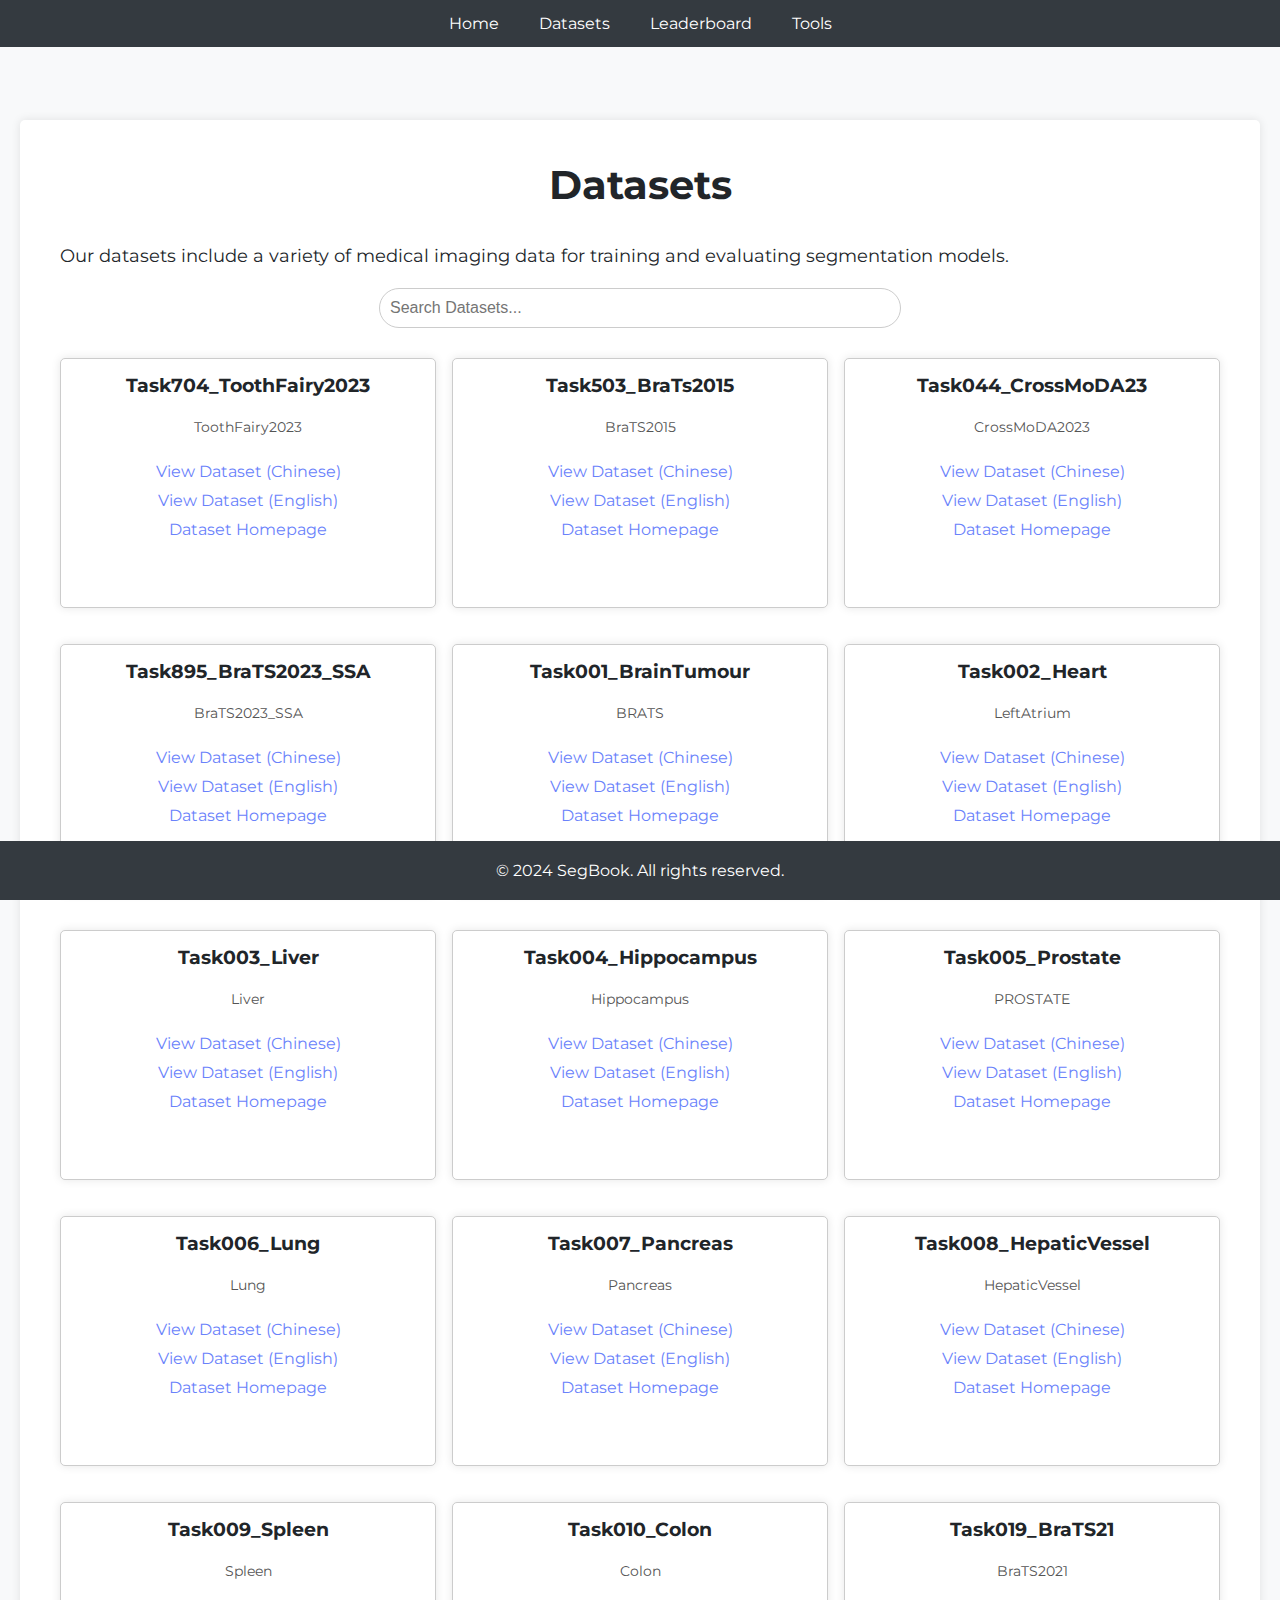
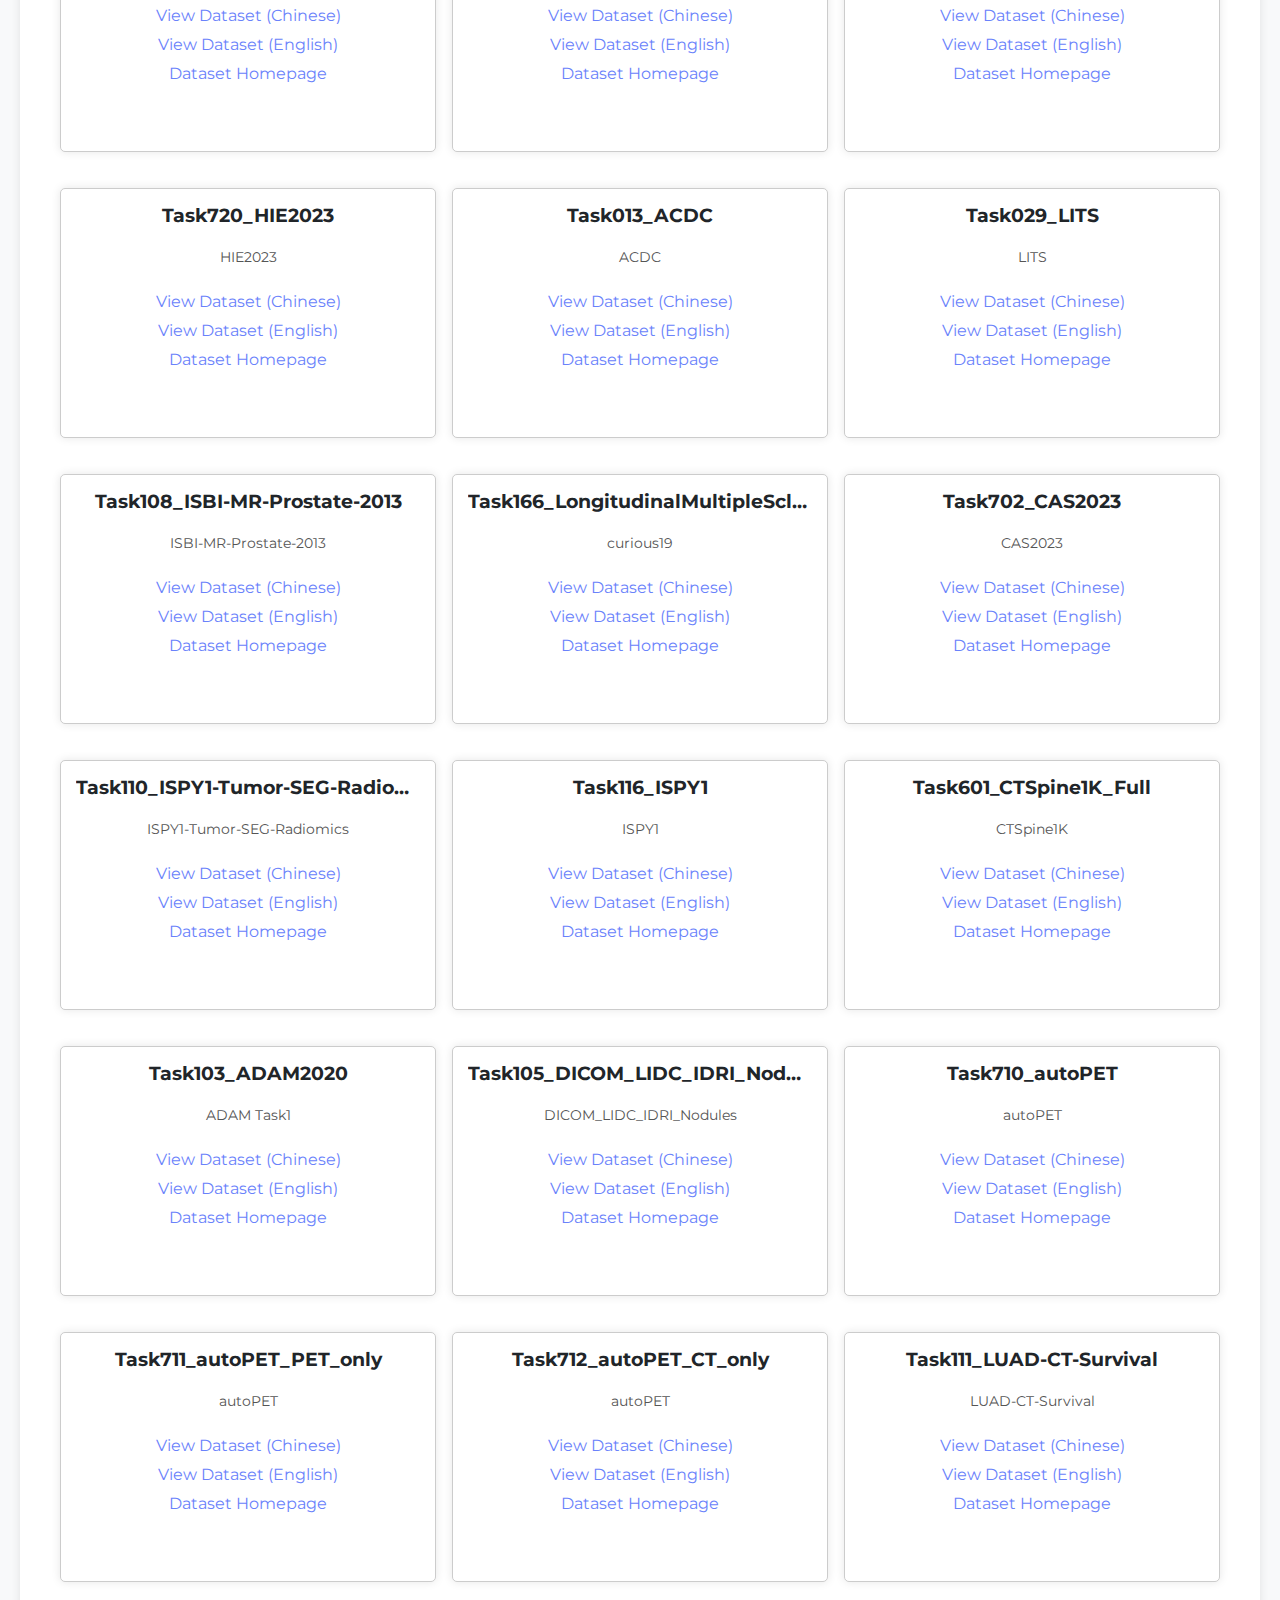
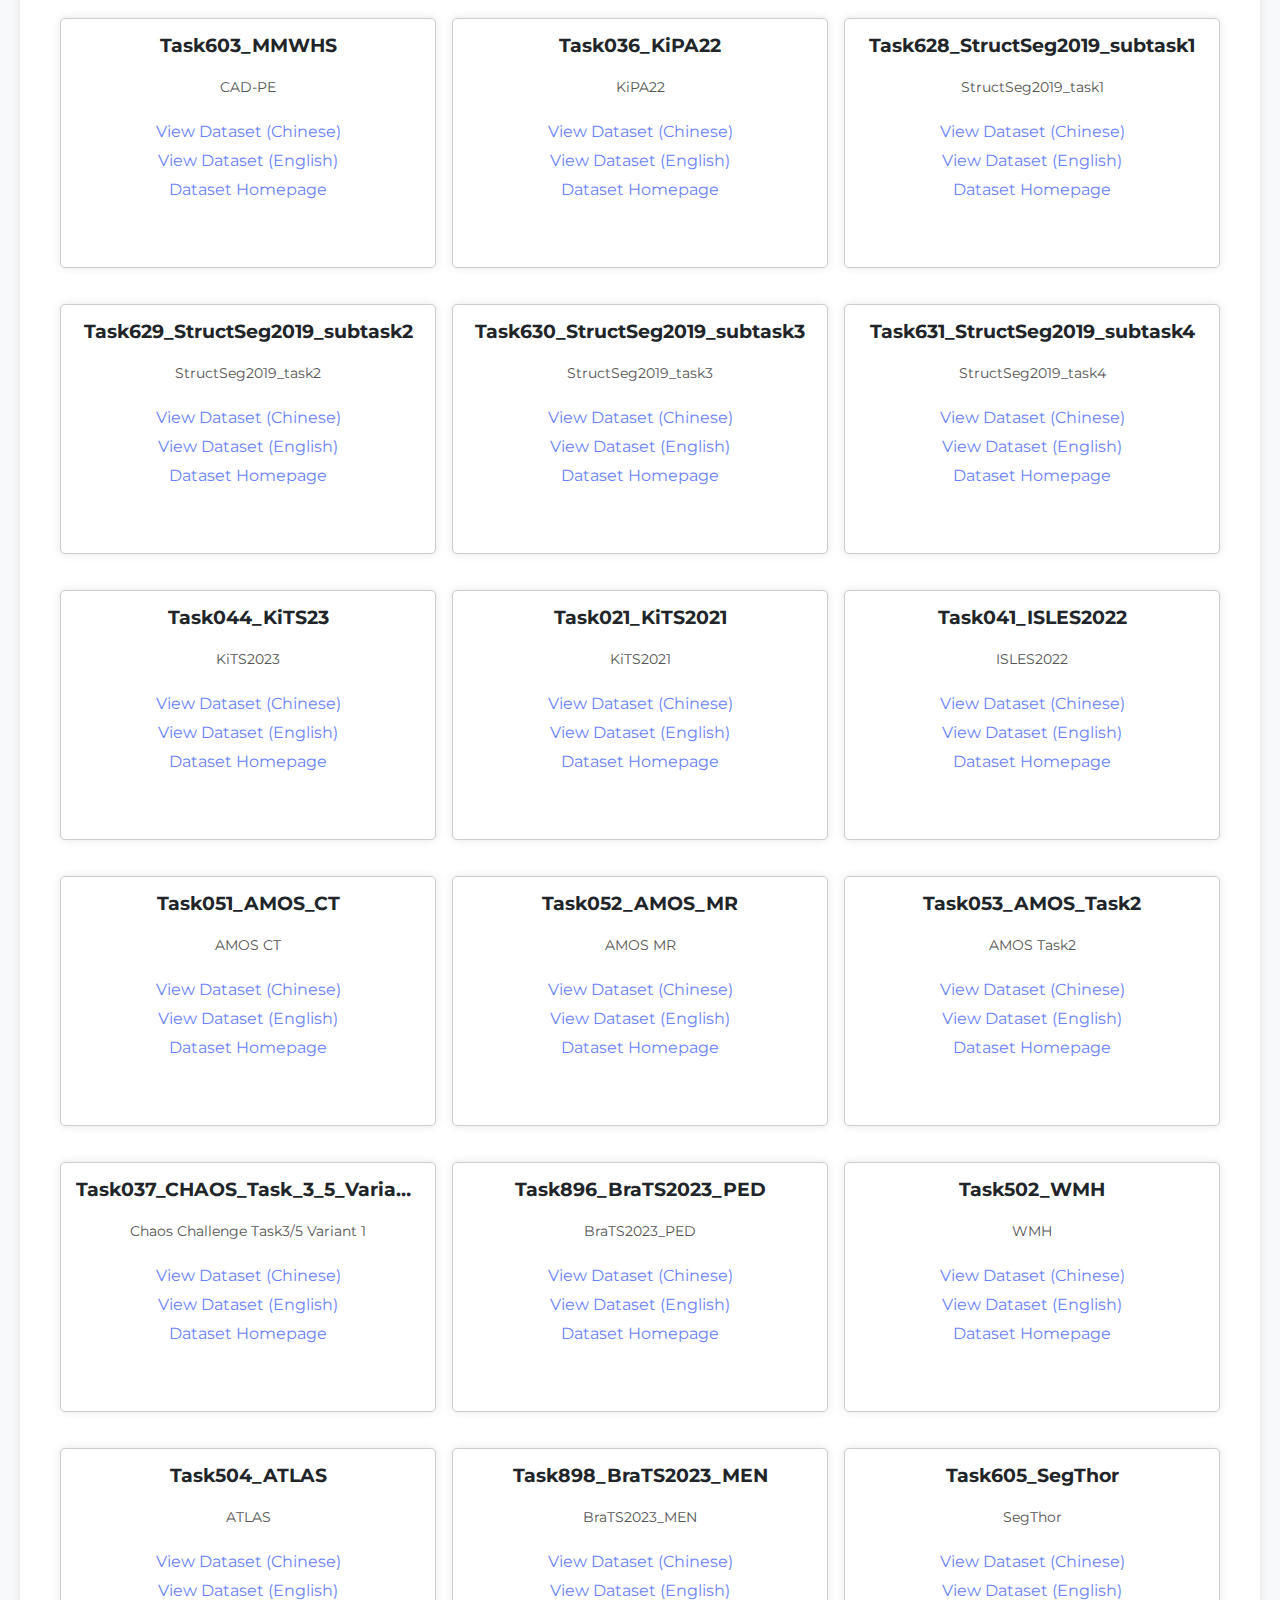
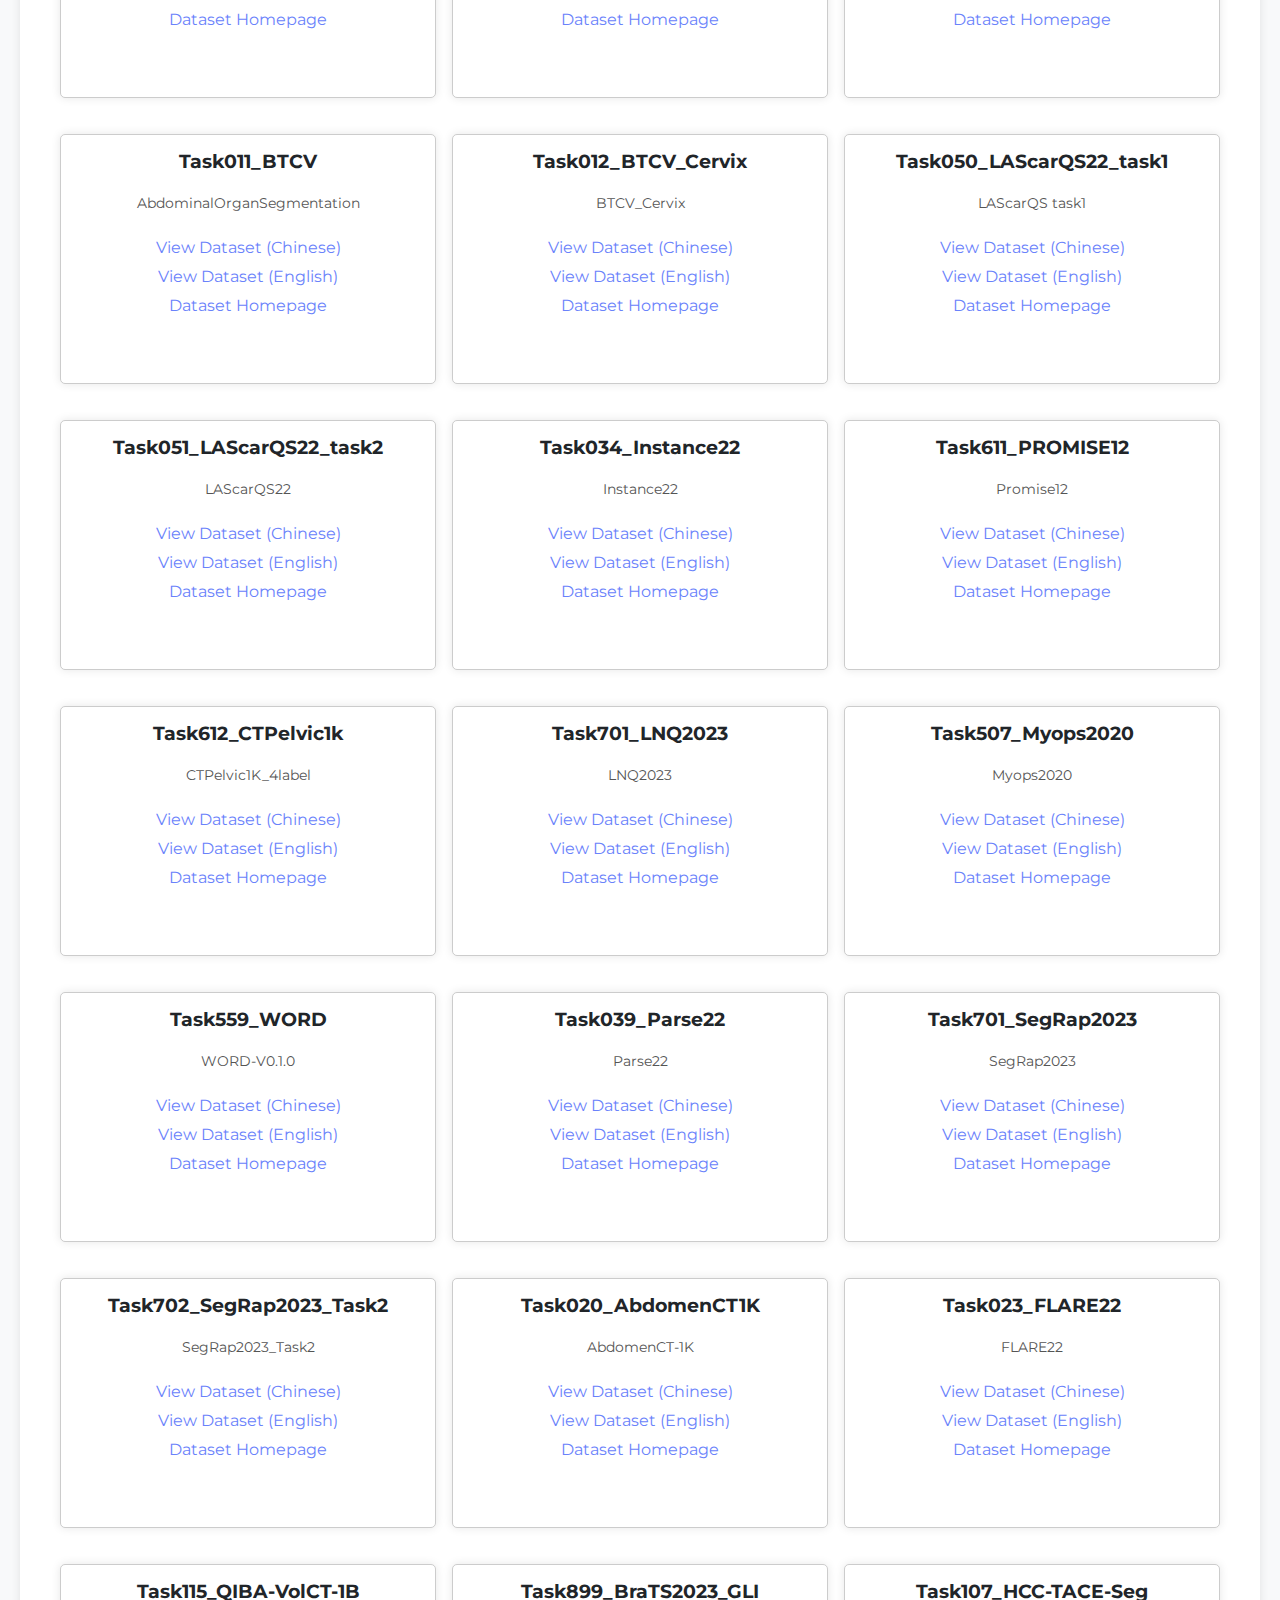
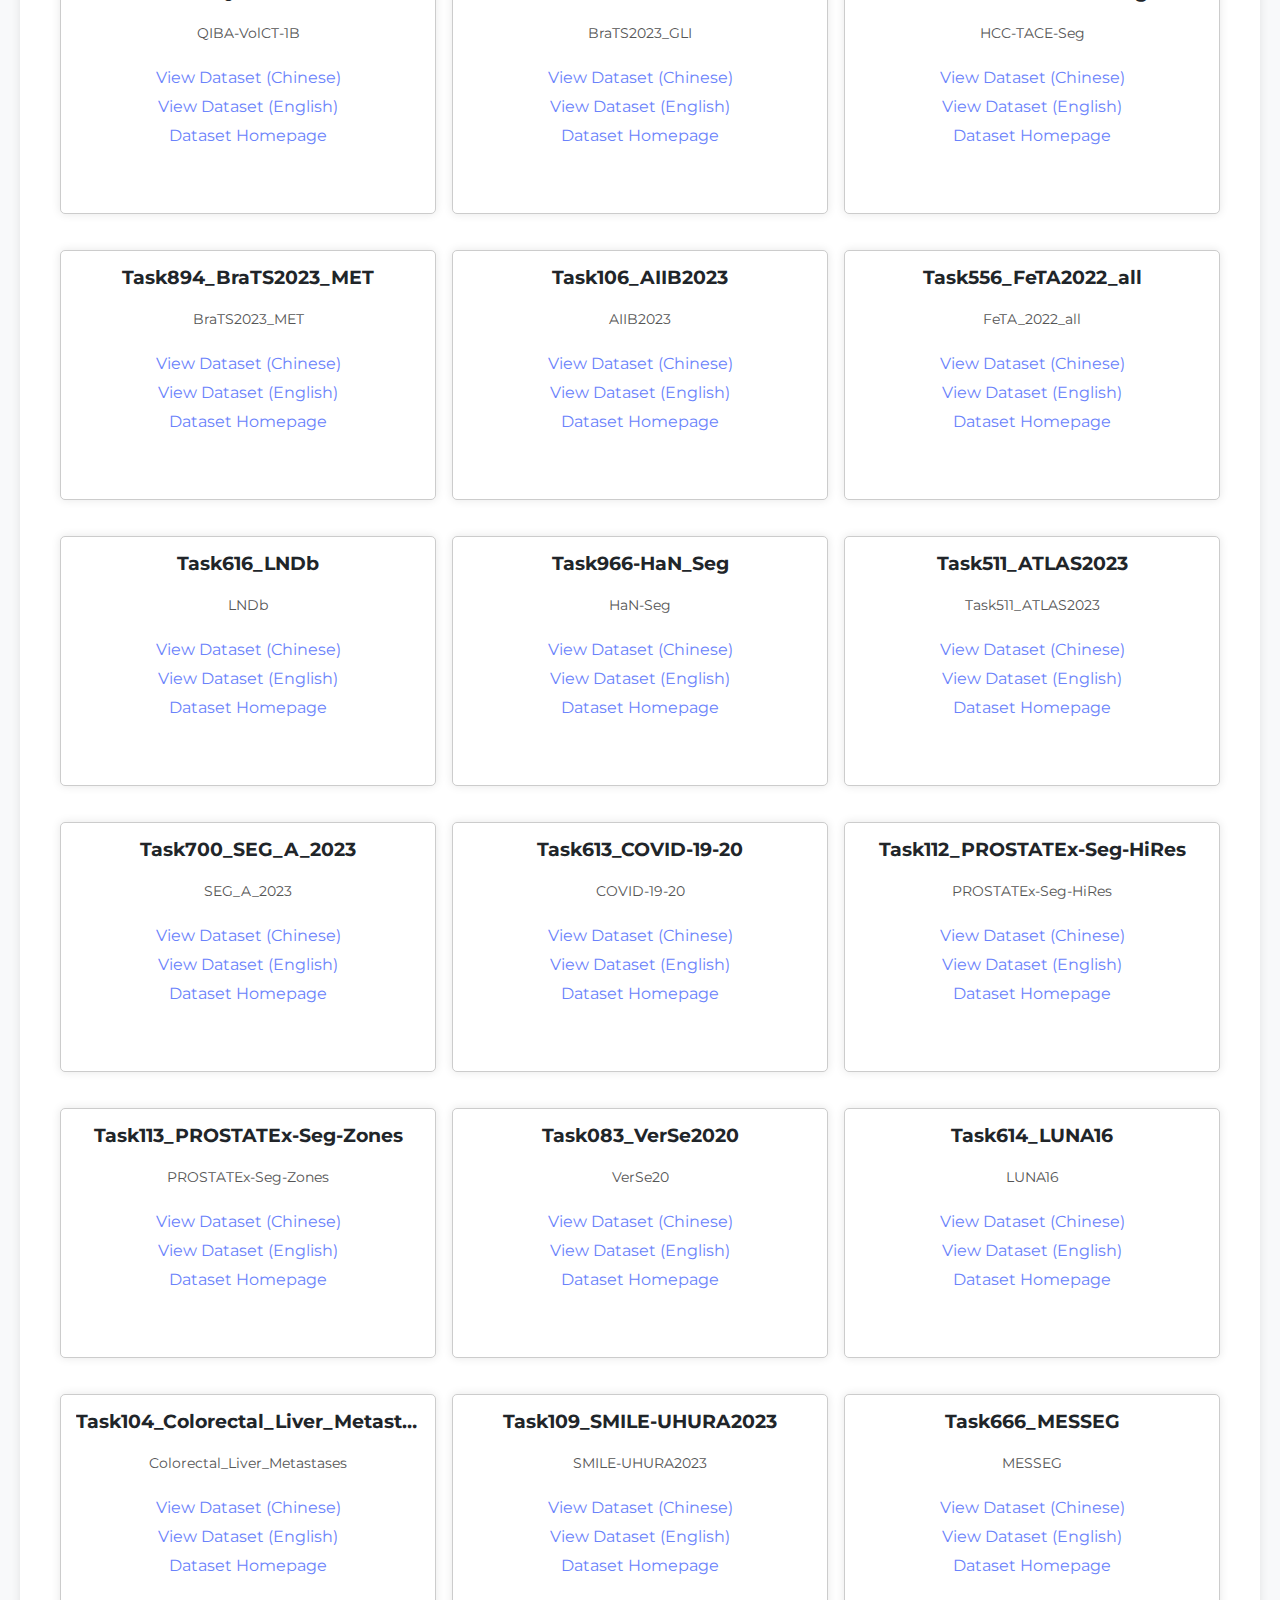
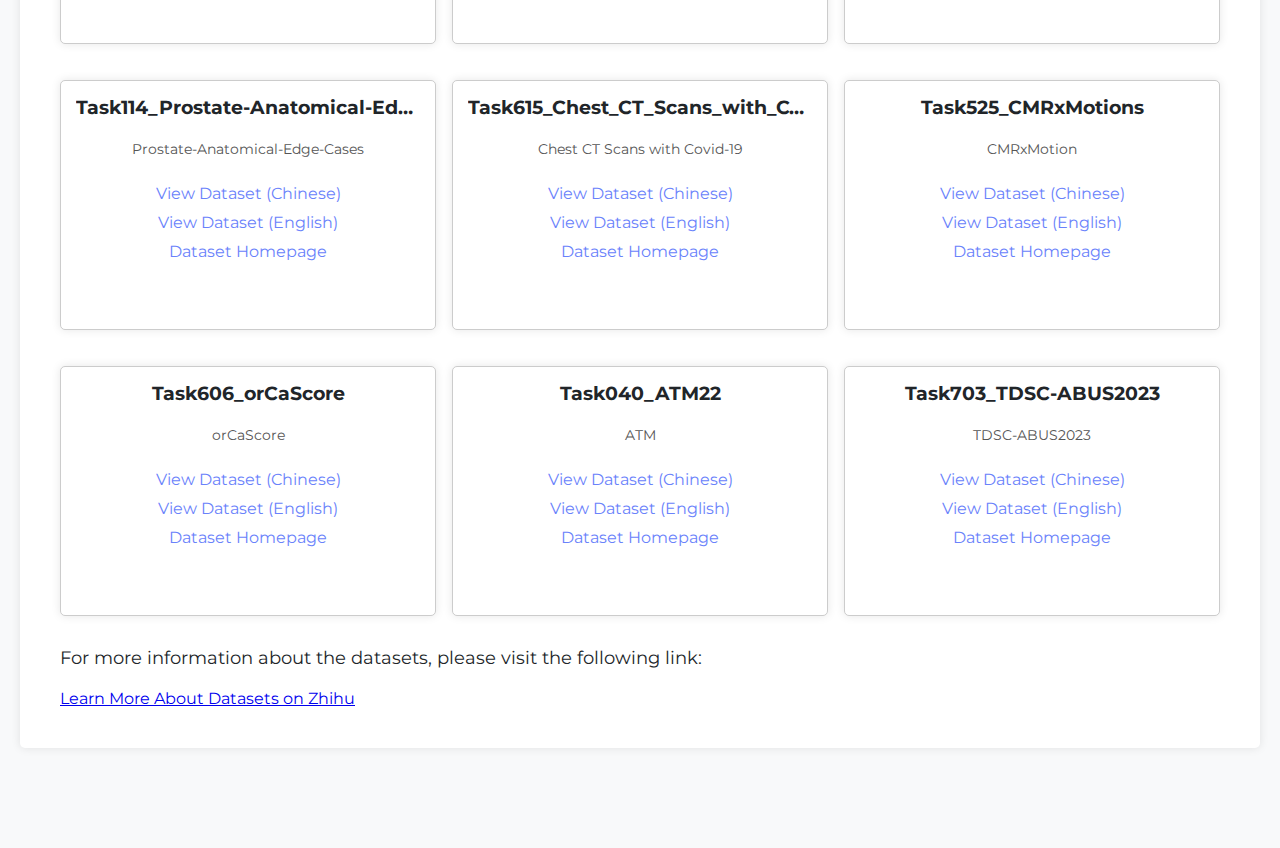
==== commit d35cd172: "fix benchmark_name" ====
--- a/datasets.html
+++ b/datasets.html
@@ -5,16 +5,35 @@
     <meta name="viewport" content="width=device-width, initial-scale=1.0">
     <title>Datasets - SegBook</title>
     <link rel="stylesheet" href="static/css/styles.css">
-    <!-- Google Fonts -->
     <link href="https://fonts.googleapis.com/css2?family=Montserrat:wght@400;600&display=swap" rel="stylesheet">
-    <!-- Font Awesome Icons -->
     <link rel="stylesheet" href="https://cdn.staticfile.org/font-awesome/4.7.0/css/font-awesome.css">
+    <style>
+        .datasets-grid {
+            display: flex;
+            flex-wrap: wrap;
+            gap: 16px;
+        }
+        .dataset-box {
+            flex: 1 1 calc(33.333% - 16px);
+            box-sizing: border-box;
+            border: 1px solid #ccc;
+            padding: 15px;
+            margin: 10px 0;
+            overflow: hidden;
+            min-height: 250px;
+        }
+        .dataset-box h3 {
+            white-space: nowrap;
+            overflow: hidden;
+            text-overflow: ellipsis;
+        }
+        .dataset-box a:hover {
+            text-decoration: underline;
+        }
+    </style>
 </head>
 <body>
-    <header>
-        <!-- <h1>SegBook</h1>
-        <p>Medical Segmentation CookBook</p> -->
-    </header>
+    <header></header>
     <nav>
         <a href="index.html">Home</a>
         <a href="datasets.html">Datasets</a>
@@ -29,7 +48,7 @@
                 <input type="text" id="searchInput" placeholder="Search Datasets..." onkeyup="searchDatasets()">
             </div>
             <div class="datasets-grid" id="datasetsGrid">
-                <!-- Dataset Boxes -->
+                <!-- Dataset boxes here -->
                 <div class="dataset-box">
                     <h3>Task704_ToothFairy2023</h3>
                     <p>ToothFairy2023</p>
@@ -725,25 +744,7 @@
                     <a href="https://github.com/openmedlab/Awesome-Medical-Dataset/blob/main/resources/TDSC-ABUS2023.md" target="_blank">View Dataset (English)</a><br>
                     <a href="https://tdsc-abus2023.grand-challenge.org/Dataset/" target="_blank">Dataset Homepage</a>
                 </div>
-                
-                <div class="dataset-box">
-                    <h3></h3>
-                    <p></p>
-                    <a href="" target="_blank">View Dataset (Chinese)</a><br>
-                    <a href="" target="_blank">View Dataset (English)</a><br>
-                    <a href="" target="_blank">Dataset Homepage</a>
-                </div>
-                
-                <div class="dataset-box">
-                    <h3></h3>
-                    <p></p>
-                    <a href="" target="_blank">View Dataset (Chinese)</a><br>
-                    <a href="" target="_blank">View Dataset (English)</a><br>
-                    <a href="" target="_blank">Dataset Homepage</a>
-                </div>
-                <!-- Add more dataset boxes as needed -->
             </div>
-            <!-- Additional Information Section -->
             <div class="more-info">
                 <p>For more information about the datasets, please visit the following link:</p>
                 <a href="https://zhuanlan.zhihu.com/p/661132213" target="_blank" class="more-info-link">Learn More About Datasets on Zhihu</a>
@@ -756,7 +757,9 @@
             const datasetBoxes = document.querySelectorAll('.dataset-box');
             datasetBoxes.forEach(box => {
                 const title = box.querySelector('h3').textContent.toLowerCase();
-                if (title.includes(input)) {
+                const description = box.querySelector('p').textContent.toLowerCase();
+                const links = Array.from(box.querySelectorAll('a')).map(link => link.textContent.toLowerCase()).join(' ');
+                if (title.includes(input) || description.includes(input) || links.includes(input)) {
                     box.style.display = '';
                 } else {
                     box.style.display = 'none';
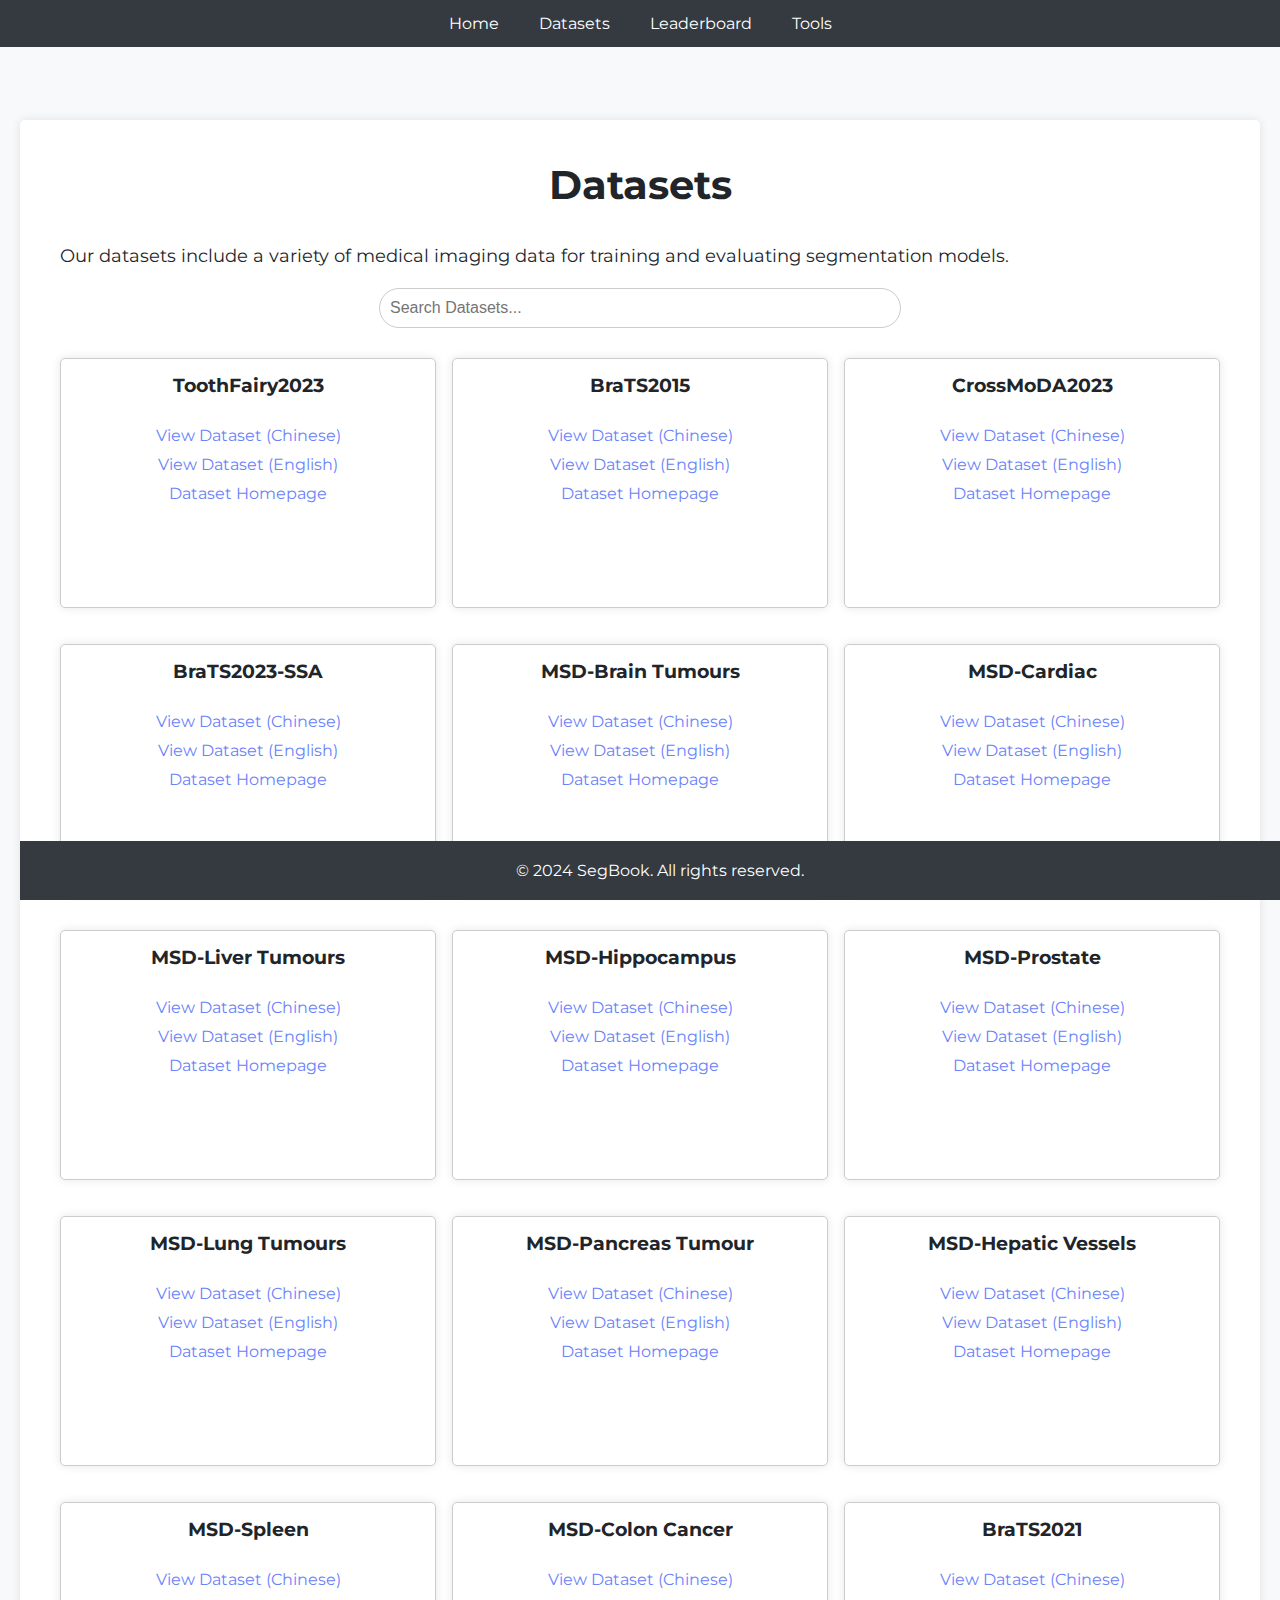
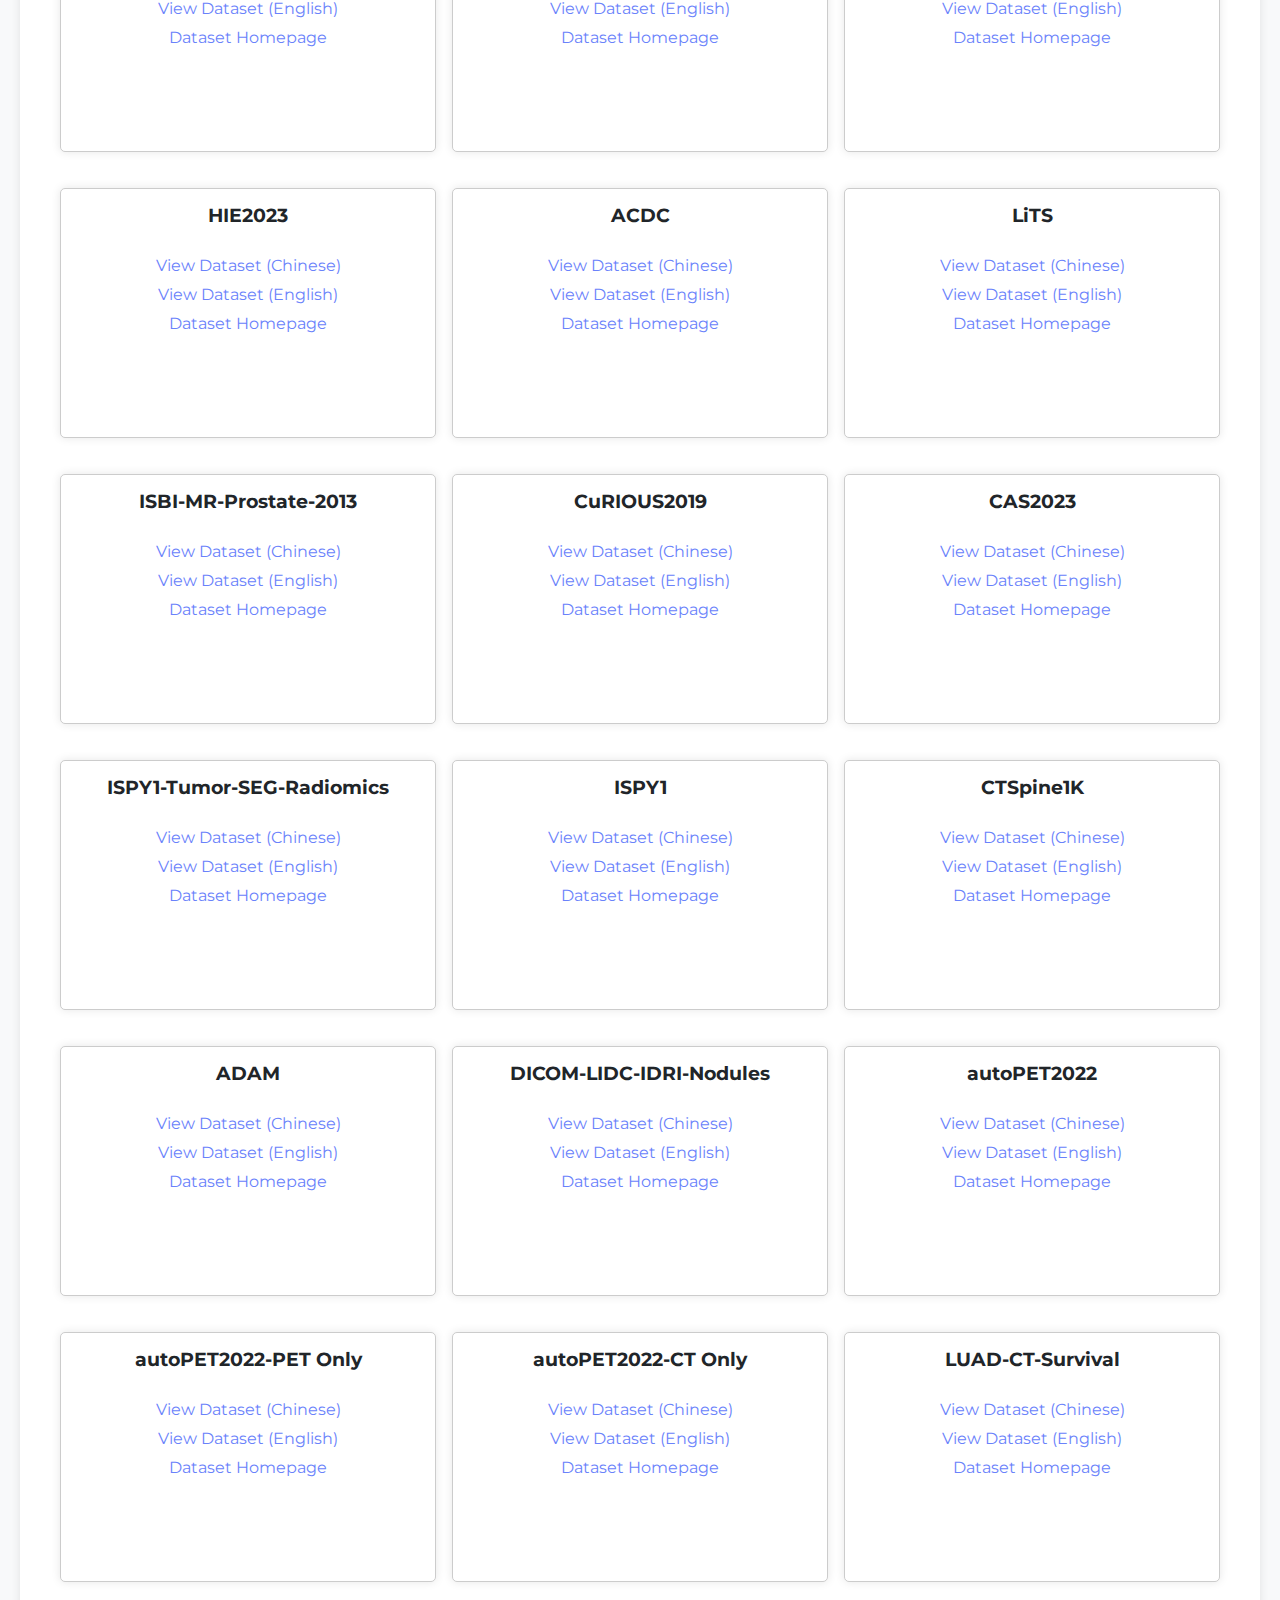
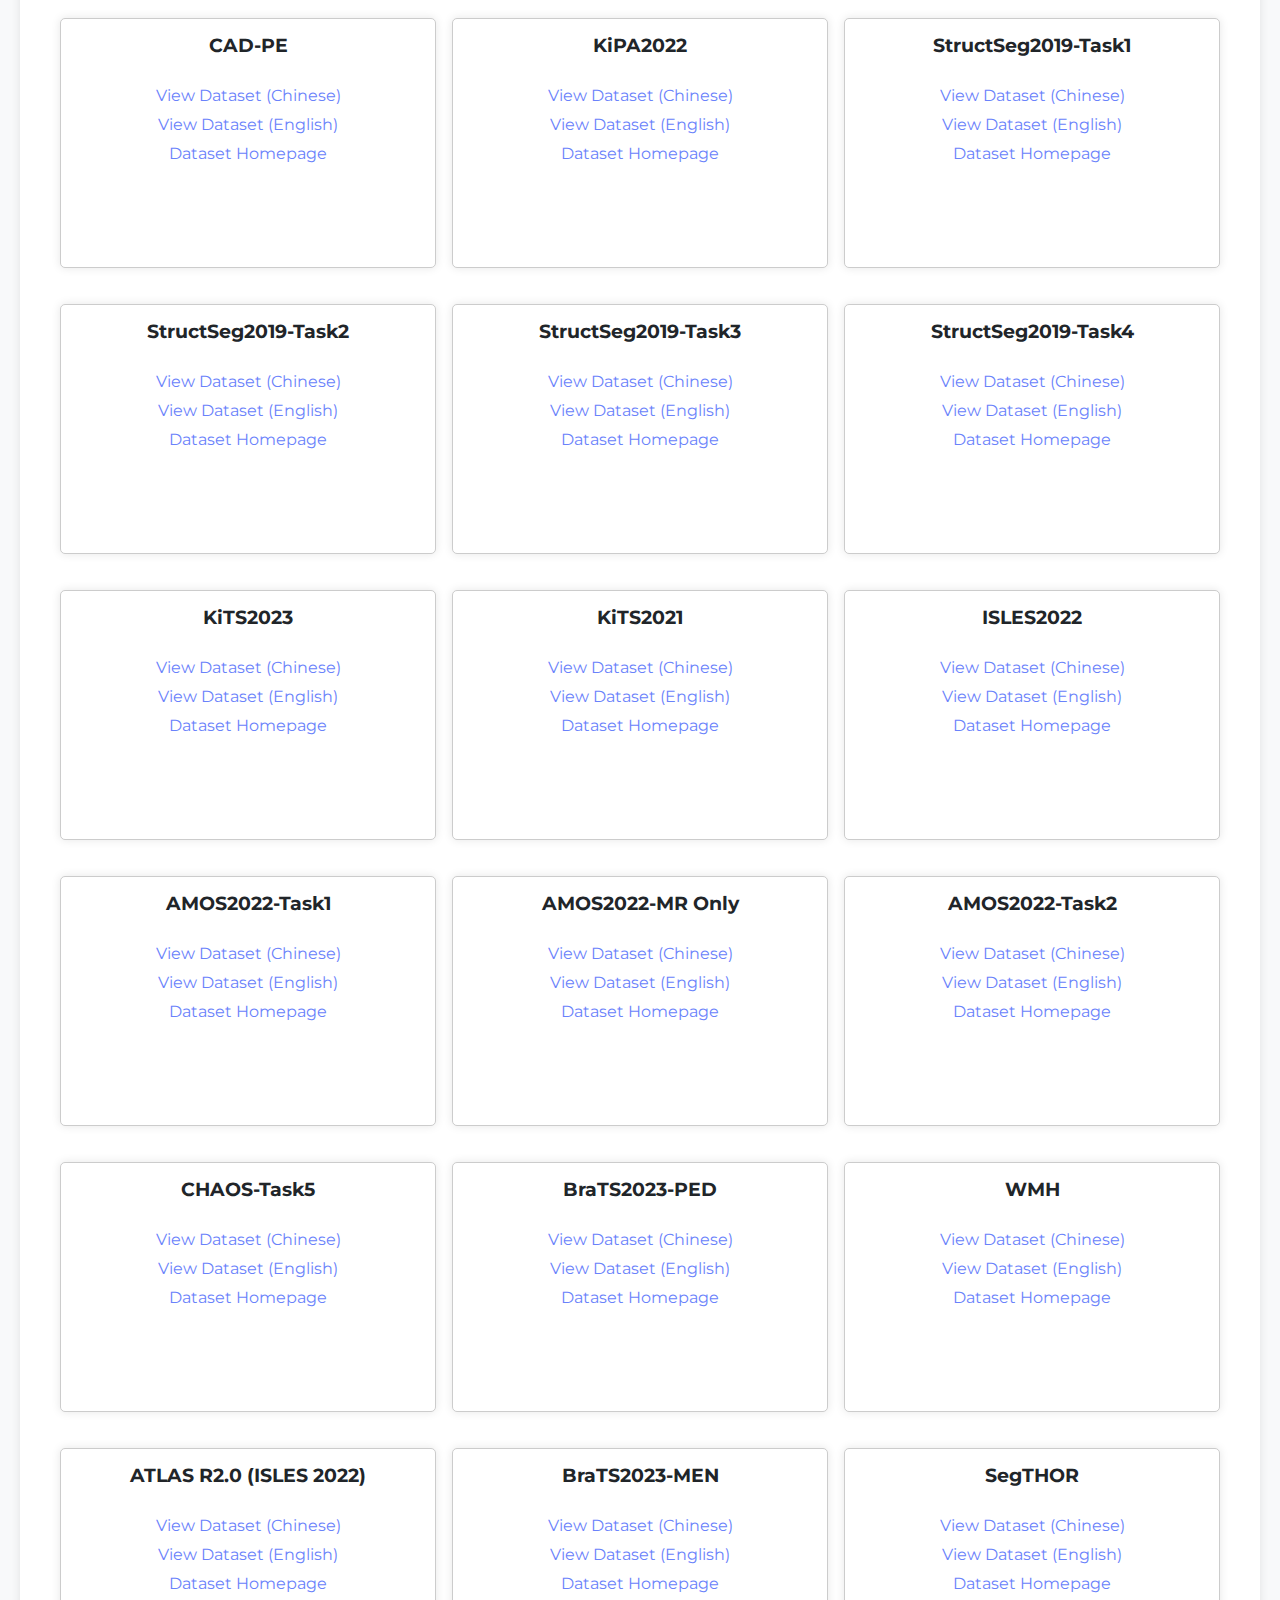
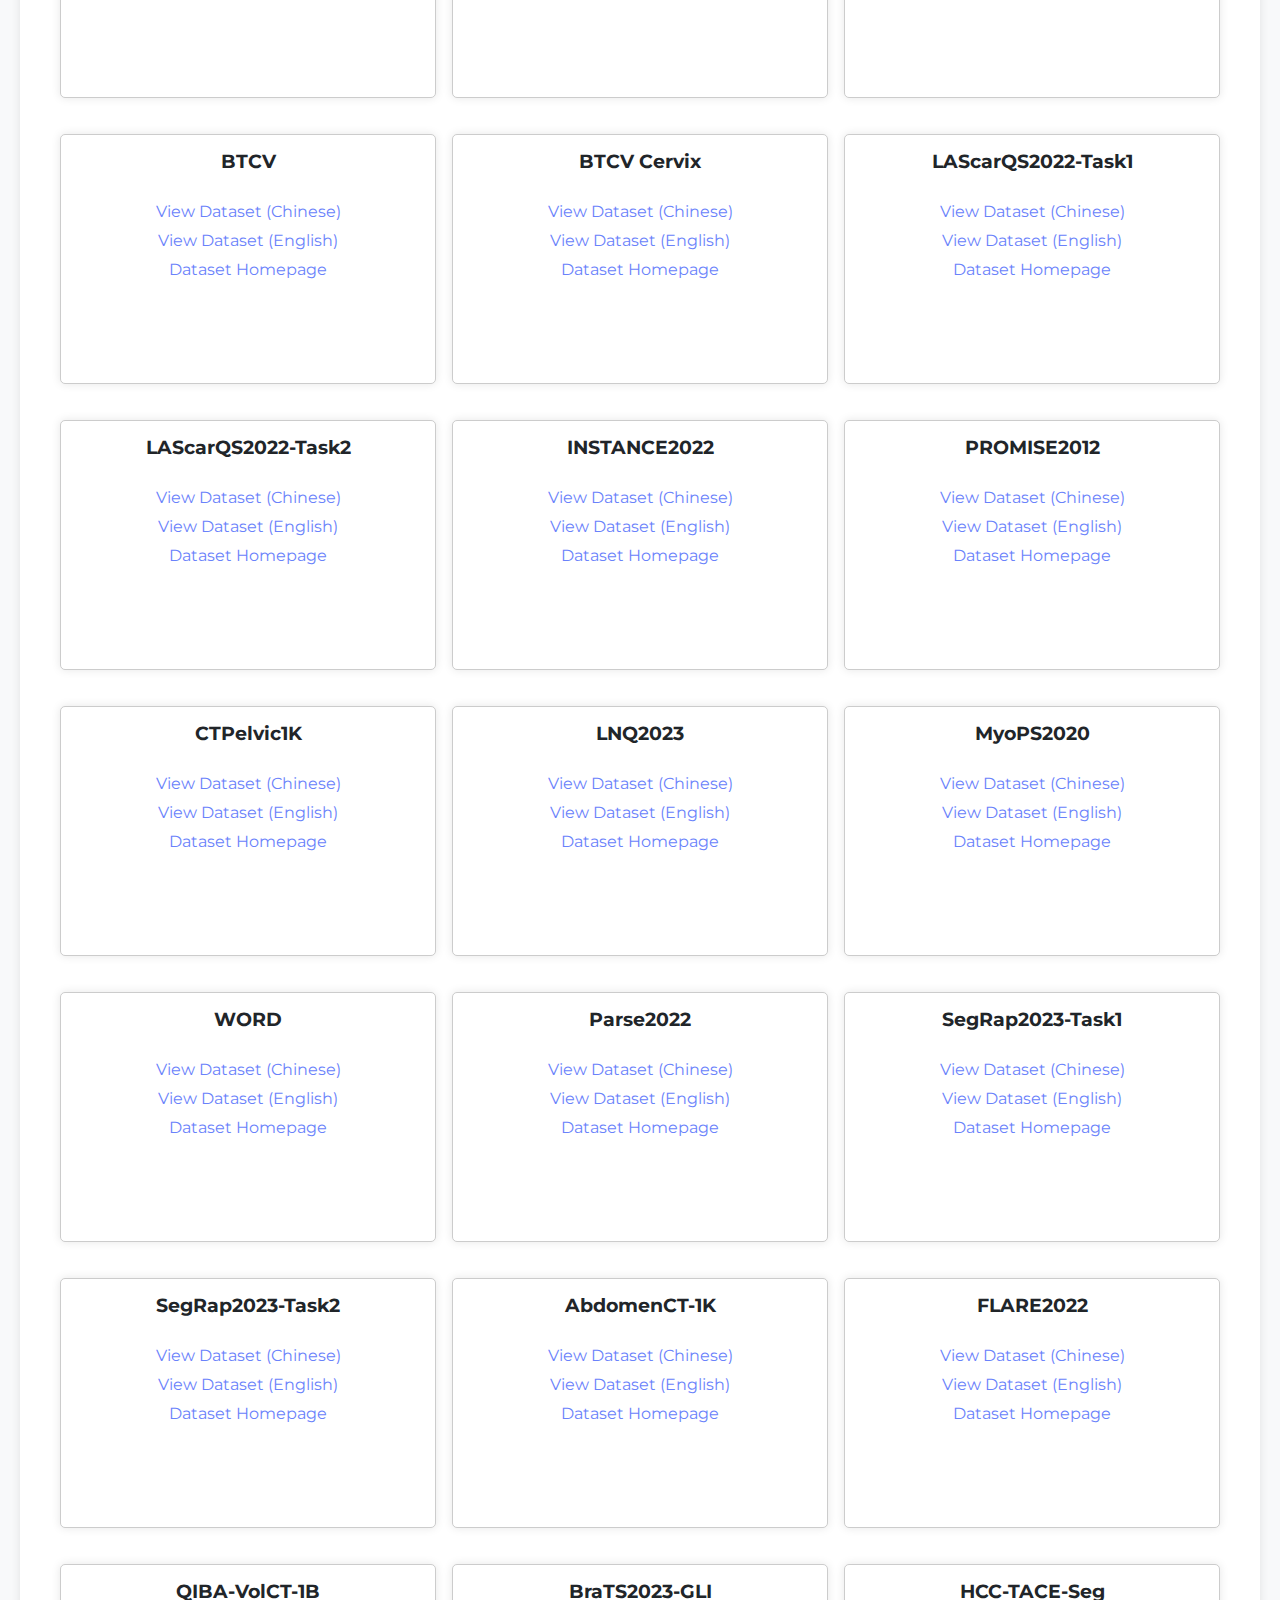
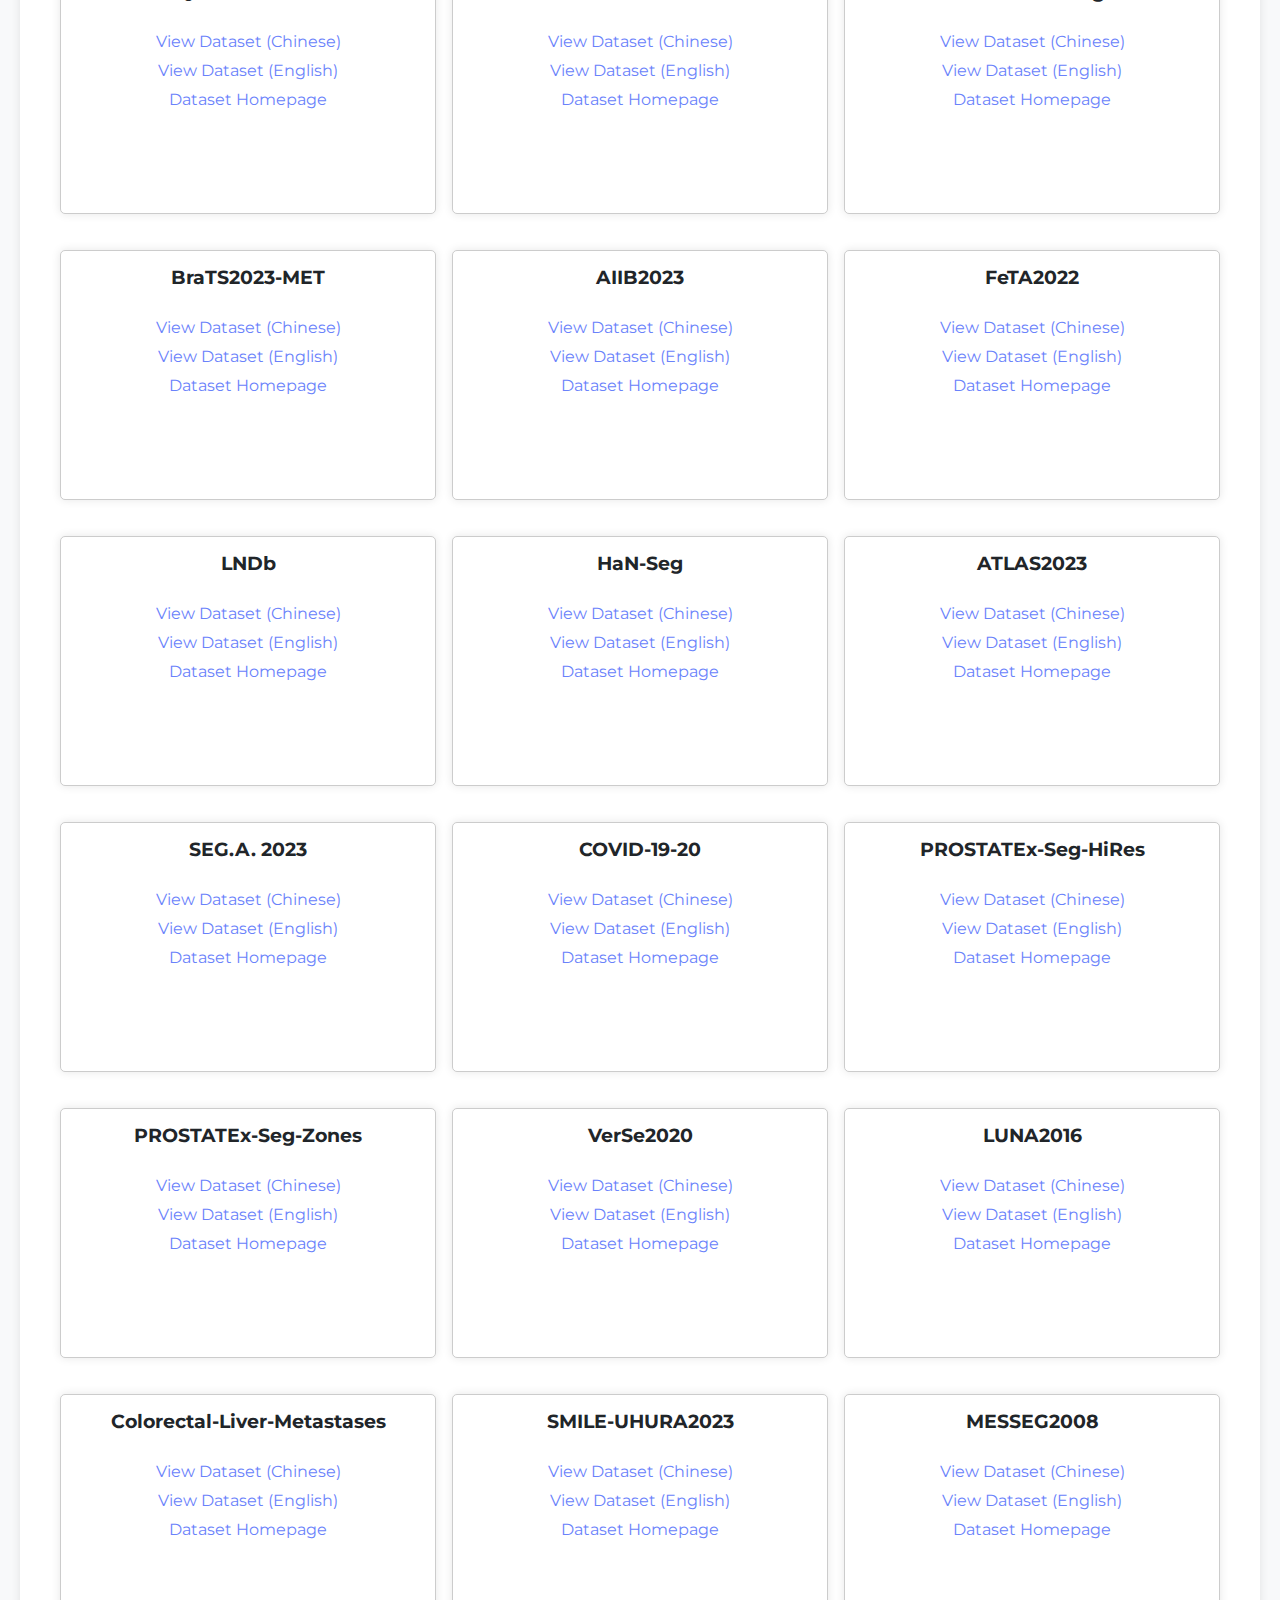
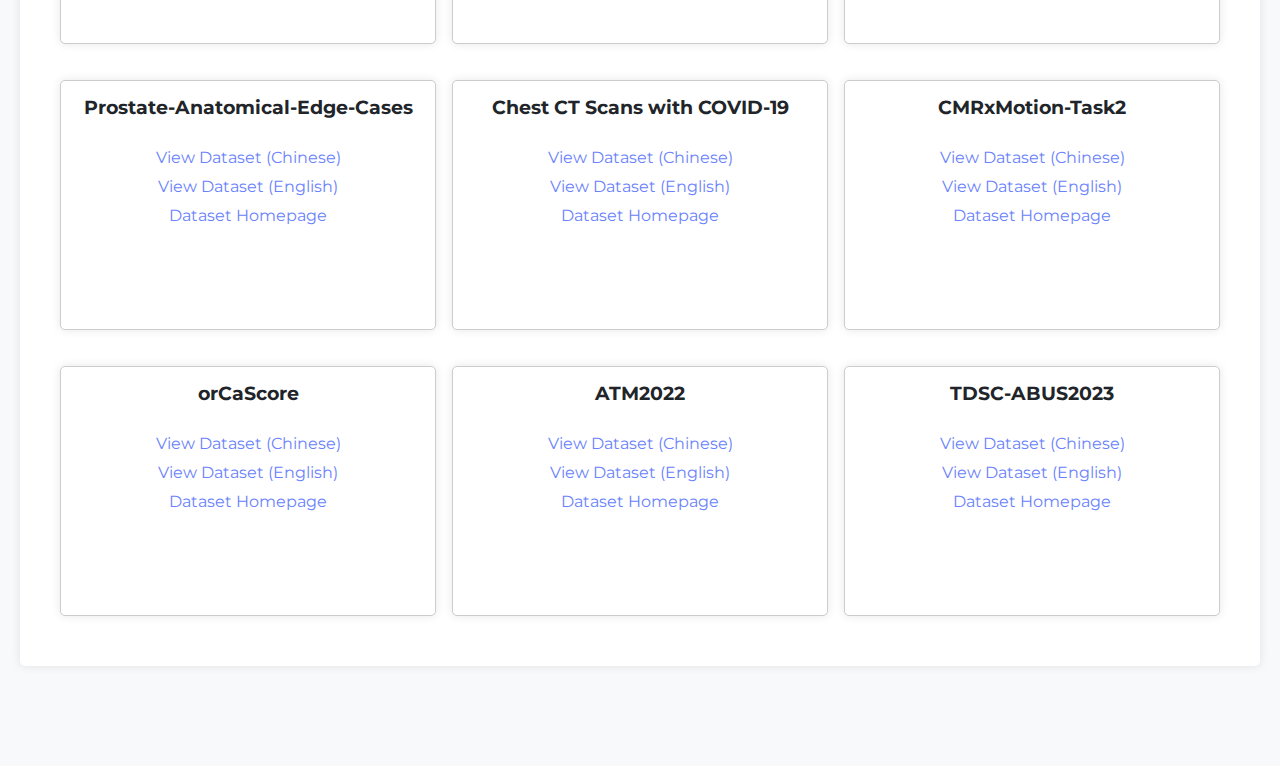
==== commit e9615083: "add link to leaderboard and change datasets.html format" ====
--- a/datasets.html
+++ b/datasets.html
@@ -50,705 +50,613 @@
             <div class="datasets-grid" id="datasetsGrid">
                 <!-- Dataset boxes here -->
                 <div class="dataset-box">
-                    <h3>Task704_ToothFairy2023</h3>
-                    <p>ToothFairy2023</p>
+                    <h3>ToothFairy2023</h3>
                     <a href="https://zhuanlan.zhihu.com/p/655121552" target="_blank">View Dataset (Chinese)</a><br>
                     <a href="https://github.com/openmedlab/Awesome-Medical-Dataset/blob/main/resources/ToothFairy.md" target="_blank">View Dataset (English)</a><br>
                     <a href="https://ditto.ing.unimore.it/toothfairy/" target="_blank">Dataset Homepage</a>
                 </div>
                 
                 <div class="dataset-box">
-                    <h3>Task503_BraTs2015</h3>
-                    <p>BraTS2015</p>
+                    <h3>BraTS2015</h3>
                     <a href="" target="_blank">View Dataset (Chinese)</a><br>
                     <a href="" target="_blank">View Dataset (English)</a><br>
                     <a href="https://www.smir.ch/BRATS/Start2015" target="_blank">Dataset Homepage</a>
                 </div>
                 
                 <div class="dataset-box">
-                    <h3>Task044_CrossMoDA23</h3>
-                    <p>CrossMoDA2023</p>
+                    <h3>CrossMoDA2023</h3>
                     <a href="https://zhuanlan.zhihu.com/p/670098600" target="_blank">View Dataset (Chinese)</a><br>
                     <a href="https://github.com/openmedlab/Awesome-Medical-Dataset/blob/main/resources/CrossMoDA2023.md" target="_blank">View Dataset (English)</a><br>
                     <a href="https://www.synapse.org/#!Synapse:syn51236108/wiki/621732" target="_blank">Dataset Homepage</a>
                 </div>
                 
                 <div class="dataset-box">
-                    <h3>Task895_BraTS2023_SSA</h3>
-                    <p>BraTS2023_SSA</p>
+                    <h3>BraTS2023-SSA</h3>
                     <a href="https://zhuanlan.zhihu.com/p/662771989" target="_blank">View Dataset (Chinese)</a><br>
                     <a href="https://github.com/openmedlab/Awesome-Medical-Dataset/blob/main/resources/BraTS2023-SSA.md" target="_blank">View Dataset (English)</a><br>
                     <a href="https://www.synapse.org/#!Synapse:syn51156910/wiki/622556" target="_blank">Dataset Homepage</a>
                 </div>
                 
                 <div class="dataset-box">
-                    <h3>Task001_BrainTumour</h3>
-                    <p>BRATS</p>
+                    <h3>MSD-Brain Tumours</h3>
                     <a href="https://zhuanlan.zhihu.com/p/708543999" target="_blank">View Dataset (Chinese)</a><br>
                     <a href="https://github.com/openmedlab/Awesome-Medical-Dataset/blob/main/resources/MSD_Brain.md" target="_blank">View Dataset (English)</a><br>
                     <a href="http://medicaldecathlon.com/" target="_blank">Dataset Homepage</a>
                 </div>
                 
                 <div class="dataset-box">
-                    <h3>Task002_Heart</h3>
-                    <p>LeftAtrium</p>
+                    <h3>MSD-Cardiac</h3>
                     <a href="https://zhuanlan.zhihu.com/p/666170466" target="_blank">View Dataset (Chinese)</a><br>
                     <a href="https://github.com/openmedlab/Awesome-Medical-Dataset/blob/main/resources/MSD_Cardiac.md" target="_blank">View Dataset (English)</a><br>
                     <a href="http://medicaldecathlon.com/" target="_blank">Dataset Homepage</a>
                 </div>
                 
                 <div class="dataset-box">
-                    <h3>Task003_Liver</h3>
-                    <p>Liver</p>
+                    <h3>MSD-Liver Tumours</h3>
                     <a href="https://zhuanlan.zhihu.com/p/655174097" target="_blank">View Dataset (Chinese)</a><br>
                     <a href="https://github.com/openmedlab/Awesome-Medical-Dataset/blob/main/resources/LiTS.md" target="_blank">View Dataset (English)</a><br>
                     <a href="http://medicaldecathlon.com/" target="_blank">Dataset Homepage</a>
                 </div>
                 
                 <div class="dataset-box">
-                    <h3>Task004_Hippocampus</h3>
-                    <p>Hippocampus</p>
+                    <h3>MSD-Hippocampus</h3>
                     <a href="https://zhuanlan.zhihu.com/p/667516333" target="_blank">View Dataset (Chinese)</a><br>
                     <a href="https://github.com/openmedlab/Awesome-Medical-Dataset/blob/main/resources/MSD_Hippocampus.md" target="_blank">View Dataset (English)</a><br>
                     <a href="http://medicaldecathlon.com/" target="_blank">Dataset Homepage</a>
                 </div>
                 
                 <div class="dataset-box">
-                    <h3>Task005_Prostate</h3>
-                    <p>PROSTATE</p>
+                    <h3>MSD-Prostate</h3>
                     <a href="https://zhuanlan.zhihu.com/p/666092633" target="_blank">View Dataset (Chinese)</a><br>
                     <a href="https://github.com/openmedlab/Awesome-Medical-Dataset/blob/main/resources/MSD_Prostate.md" target="_blank">View Dataset (English)</a><br>
                     <a href="http://medicaldecathlon.com/" target="_blank">Dataset Homepage</a>
                 </div>
                 
                 <div class="dataset-box">
-                    <h3>Task006_Lung</h3>
-                    <p>Lung</p>
+                    <h3>MSD-Lung Tumours</h3>
                     <a href="https://zhuanlan.zhihu.com/p/665638206" target="_blank">View Dataset (Chinese)</a><br>
                     <a href="https://github.com/openmedlab/Awesome-Medical-Dataset/blob/main/resources/MSD_Lung_Tumours.md" target="_blank">View Dataset (English)</a><br>
                     <a href="http://medicaldecathlon.com/" target="_blank">Dataset Homepage</a>
                 </div>
                 
                 <div class="dataset-box">
-                    <h3>Task007_Pancreas</h3>
-                    <p>Pancreas</p>
+                    <h3>MSD-Pancreas Tumour</h3>
                     <a href="https://zhuanlan.zhihu.com/p/663615985" target="_blank">View Dataset (Chinese)</a><br>
                     <a href="https://github.com/openmedlab/Awesome-Medical-Dataset/blob/main/resources/MSD_Pancreas_Tumour.md" target="_blank">View Dataset (English)</a><br>
                     <a href="http://medicaldecathlon.com/" target="_blank">Dataset Homepage</a>
                 </div>
                 
                 <div class="dataset-box">
-                    <h3>Task008_HepaticVessel</h3>
-                    <p>HepaticVessel</p>
+                    <h3>MSD-Hepatic Vessels</h3>
                     <a href="https://zhuanlan.zhihu.com/p/662354003" target="_blank">View Dataset (Chinese)</a><br>
                     <a href="https://github.com/openmedlab/Awesome-Medical-Dataset/blob/main/resources/MSD_Hepatic_Vessel.md" target="_blank">View Dataset (English)</a><br>
                     <a href="http://medicaldecathlon.com/" target="_blank">Dataset Homepage</a>
                 </div>
                 
                 <div class="dataset-box">
-                    <h3>Task009_Spleen</h3>
-                    <p>Spleen</p>
+                    <h3>MSD-Spleen</h3>
                     <a href="https://zhuanlan.zhihu.com/p/664964546" target="_blank">View Dataset (Chinese)</a><br>
                     <a href="https://github.com/openmedlab/Awesome-Medical-Dataset/blob/main/resources/MSD_Spleen.md" target="_blank">View Dataset (English)</a><br>
                     <a href="http://medicaldecathlon.com/" target="_blank">Dataset Homepage</a>
                 </div>
                 
                 <div class="dataset-box">
-                    <h3>Task010_Colon</h3>
-                    <p>Colon</p>
+                    <h3>MSD-Colon Cancer</h3>
                     <a href="https://zhuanlan.zhihu.com/p/665665083" target="_blank">View Dataset (Chinese)</a><br>
                     <a href="https://github.com/openmedlab/Awesome-Medical-Dataset/blob/main/resources/MSD_Colon_Cancer.md" target="_blank">View Dataset (English)</a><br>
                     <a href="http://medicaldecathlon.com/" target="_blank">Dataset Homepage</a>
                 </div>
                 
                 <div class="dataset-box">
-                    <h3>Task019_BraTS21</h3>
-                    <p>BraTS2021</p>
+                    <h3>BraTS2021</h3>
                     <a href="https://zhuanlan.zhihu.com/p/658218207" target="_blank">View Dataset (Chinese)</a><br>
                     <a href="https://github.com/openmedlab/Awesome-Medical-Dataset/blob/main/resources/BraTS2021.md" target="_blank">View Dataset (English)</a><br>
                     <a href="https://www.med.upenn.edu/cbica/brats2021/" target="_blank">Dataset Homepage</a>
                 </div>
                 
                 <div class="dataset-box">
-                    <h3>Task720_HIE2023</h3>
-                    <p>HIE2023</p>
+                    <h3>HIE2023</h3>
                     <a href="https://zhuanlan.zhihu.com/p/697620565" target="_blank">View Dataset (Chinese)</a><br>
                     <a href="https://github.com/openmedlab/Awesome-Medical-Dataset/blob/main/resources/BONBID-HIE.md" target="_blank">View Dataset (English)</a><br>
-                    <a href="https://zenodo.org/record/8104103" target="_blank">Dataset Homepage</a>
-                </div>
-                
-                <div class="dataset-box">
-                    <h3>Task013_ACDC</h3>
-                    <p>ACDC</p>
+                    <a href="https://bonbid-hie2023.grand-challenge.org/" target="_blank">Dataset Homepage</a>
+                </div>
+                
+                <div class="dataset-box">
+                    <h3>ACDC</h3>
                     <a href="https://zhuanlan.zhihu.com/p/658483739" target="_blank">View Dataset (Chinese)</a><br>
                     <a href="https://github.com/openmedlab/Awesome-Medical-Dataset/blob/main/resources/ACDC.md" target="_blank">View Dataset (English)</a><br>
                     <a href="https://www.creatis.insa-lyon.fr/Challenge/acdc/databases.html" target="_blank">Dataset Homepage</a>
                 </div>
                 
                 <div class="dataset-box">
-                    <h3>Task029_LITS</h3>
-                    <p>LITS</p>
+                    <h3>LiTS</h3>
                     <a href="https://zhuanlan.zhihu.com/p/655174097" target="_blank">View Dataset (Chinese)</a><br>
                     <a href="https://github.com/openmedlab/Awesome-Medical-Dataset/blob/main/resources/LiTS.md" target="_blank">View Dataset (English)</a><br>
                     <a href="https://competitions.codalab.org/competitions/17094#learn_the_details-overview" target="_blank">Dataset Homepage</a>
                 </div>
                 
                 <div class="dataset-box">
-                    <h3>Task108_ISBI-MR-Prostate-2013</h3>
-                    <p>ISBI-MR-Prostate-2013</p>
+                    <h3>ISBI-MR-Prostate-2013</h3>
                     <a href="" target="_blank">View Dataset (Chinese)</a><br>
                     <a href="" target="_blank">View Dataset (English)</a><br>
                     <a href="https://wiki.cancerimagingarchive.net/pages/viewpage.action?pageId=21267207#21267207036220c66a5a436f90e4a0b54367bfae" target="_blank">Dataset Homepage</a>
                 </div>
                 
                 <div class="dataset-box">
-                    <h3>Task166_LongitudinalMultipleSclerosisLesionSegmentation</h3>
-                    <p>curious19</p>
+                    <h3>CuRIOUS2019</h3>
                     <a href="" target="_blank">View Dataset (Chinese)</a><br>
                     <a href="" target="_blank">View Dataset (English)</a><br>
                     <a href="https://curious2019.grand-challenge.org/Home/" target="_blank">Dataset Homepage</a>
                 </div>
                 
                 <div class="dataset-box">
-                    <h3>Task702_CAS2023</h3>
-                    <p>CAS2023</p>
+                    <h3>CAS2023</h3>
                     <a href="https://zhuanlan.zhihu.com/p/666863773" target="_blank">View Dataset (Chinese)</a><br>
                     <a href="https://github.com/openmedlab/Awesome-Medical-Dataset/blob/main/resources/CAS2023.md" target="_blank">View Dataset (English)</a><br>
                     <a href="https://codalab.lisn.upsaclay.fr/competitions/9804#participate-get_starting_kit" target="_blank">Dataset Homepage</a>
                 </div>
                 
                 <div class="dataset-box">
-                    <h3>Task110_ISPY1-Tumor-SEG-Radiomics</h3>
-                    <p>ISPY1-Tumor-SEG-Radiomics</p>
+                    <h3>ISPY1-Tumor-SEG-Radiomics</h3>
                     <a href="https://zhuanlan.zhihu.com/p/709869028" target="_blank">View Dataset (Chinese)</a><br>
                     <a href="https://github.com/openmedlab/Awesome-Medical-Dataset/blob/main/resources/ISPY1-Tumor-SEG-Radiomics.md" target="_blank">View Dataset (English)</a><br>
                     <a href="https://wiki.cancerimagingarchive.net/pages/viewpage.action?pageId=101942541#101942541bb637ed1cd004e87b0074d78c89515e2" target="_blank">Dataset Homepage</a>
                 </div>
                 
                 <div class="dataset-box">
-                    <h3>Task116_ISPY1</h3>
-                    <p>ISPY1</p>
+                    <h3>ISPY1</h3>
                     <a href="https://zhuanlan.zhihu.com/p/709869028" target="_blank">View Dataset (Chinese)</a><br>
                     <a href="https://github.com/openmedlab/Awesome-Medical-Dataset/blob/main/resources/ISPY1-Tumor-SEG-Radiomics.md" target="_blank">View Dataset (English)</a><br>
                     <a href="https://wiki.cancerimagingarchive.net/pages/viewpage.action?pageId=101942541#101942541bb637ed1cd004e87b0074d78c89515e2" target="_blank">Dataset Homepage</a>
                 </div>
                 
                 <div class="dataset-box">
-                    <h3>Task601_CTSpine1K_Full</h3>
-                    <p>CTSpine1K</p>
+                    <h3>CTSpine1K</h3>
                     <a href="https://zhuanlan.zhihu.com/p/657744499" target="_blank">View Dataset (Chinese)</a><br>
                     <a href="https://github.com/openmedlab/Awesome-Medical-Dataset/blob/main/resources/CTSpine1K.md" target="_blank">View Dataset (English)</a><br>
                     <a href="https://github.com/ICT-MIRACLE-lab/CTSpine1K" target="_blank">Dataset Homepage</a>
                 </div>
                 
                 <div class="dataset-box">
-                    <h3>Task103_ADAM2020</h3>
-                    <p>ADAM Task1</p>
+                    <h3>ADAM</h3>
                     <a href="https://zhuanlan.zhihu.com/p/700526564" target="_blank">View Dataset (Chinese)</a><br>
                     <a href="https://github.com/openmedlab/Awesome-Medical-Dataset/blob/main/resources/iChallenge-ADAM-Task1.md" target="_blank">View Dataset (English)</a><br>
-                    <a href="https://link.zhihu.com/?target=https%3A//amd.grand-challenge.org/download/" target="_blank">Dataset Homepage</a>
-                </div>
-                
-                <div class="dataset-box">
-                    <h3>Task105_DICOM_LIDC_IDRI_Nodules</h3>
-                    <p>DICOM_LIDC_IDRI_Nodules</p>
+                    <a href="https://amd.grand-challenge.org/" target="_blank">Dataset Homepage</a>
+                </div>
+                
+                <div class="dataset-box">
+                    <h3>DICOM-LIDC-IDRI-Nodules</h3>
                     <a href="https://zhuanlan.zhihu.com/p/1213729444" target="_blank">View Dataset (Chinese)</a><br>
                     <a href="" target="_blank">View Dataset (English)</a><br>
                     <a href="https://wiki.cancerimagingarchive.net/pages/viewpage.action?pageId=44499647#4449964767de3c644b90455aabc1bb5d1a653599" target="_blank">Dataset Homepage</a>
                 </div>
                 
                 <div class="dataset-box">
-                    <h3>Task710_autoPET</h3>
-                    <p>autoPET</p>
+                    <h3>autoPET2022</h3>
                     <a href="https://zhuanlan.zhihu.com/p/652954346" target="_blank">View Dataset (Chinese)</a><br>
                     <a href="https://github.com/openmedlab/Awesome-Medical-Dataset/blob/main/resources/Auto-PET.md" target="_blank">View Dataset (English)</a><br>
                     <a href="https://autopet.grand-challenge.org/" target="_blank">Dataset Homepage</a>
                 </div>
                 
                 <div class="dataset-box">
-                    <h3>Task711_autoPET_PET_only</h3>
-                    <p>autoPET</p>
+                    <h3>autoPET2022-PET Only</h3>
                     <a href="https://zhuanlan.zhihu.com/p/652954346" target="_blank">View Dataset (Chinese)</a><br>
                     <a href="https://github.com/openmedlab/Awesome-Medical-Dataset/blob/main/resources/Auto-PET.md" target="_blank">View Dataset (English)</a><br>
                     <a href="https://autopet.grand-challenge.org/" target="_blank">Dataset Homepage</a>
                 </div>
                 
                 <div class="dataset-box">
-                    <h3>Task712_autoPET_CT_only</h3>
-                    <p>autoPET</p>
+                    <h3>autoPET2022-CT Only</h3>
                     <a href="https://zhuanlan.zhihu.com/p/652954346" target="_blank">View Dataset (Chinese)</a><br>
                     <a href="https://github.com/openmedlab/Awesome-Medical-Dataset/blob/main/resources/Auto-PET.md" target="_blank">View Dataset (English)</a><br>
                     <a href="https://autopet.grand-challenge.org/" target="_blank">Dataset Homepage</a>
                 </div>
                 
                 <div class="dataset-box">
-                    <h3>Task111_LUAD-CT-Survival</h3>
-                    <p>LUAD-CT-Survival</p>
+                    <h3>LUAD-CT-Survival</h3>
                     <a href="" target="_blank">View Dataset (Chinese)</a><br>
                     <a href="" target="_blank">View Dataset (English)</a><br>
                     <a href="https://wiki.cancerimagingarchive.net/pages/viewpage.action?pageId=24284406" target="_blank">Dataset Homepage</a>
                 </div>
                 
                 <div class="dataset-box">
-                    <h3>Task603_MMWHS</h3>
-                    <p>CAD-PE</p>
+                    <h3>CAD-PE</h3>
                     <a href="https://zhuanlan.zhihu.com/p/669360834" target="_blank">View Dataset (Chinese)</a><br>
                     <a href="" target="_blank">View Dataset (English)</a><br>
                     <a href="https://ieee-dataport.org/open-access/cad-pe" target="_blank">Dataset Homepage</a>
                 </div>
                 
                 <div class="dataset-box">
-                    <h3>Task036_KiPA22</h3>
-                    <p>KiPA22</p>
+                    <h3>KiPA2022</h3>
                     <a href="https://zhuanlan.zhihu.com/p/656444875" target="_blank">View Dataset (Chinese)</a><br>
                     <a href="https://github.com/openmedlab/Awesome-Medical-Dataset/blob/main/resources/KiPA22.md" target="_blank">View Dataset (English)</a><br>
                     <a href="https://kipa22.grand-challenge.org/" target="_blank">Dataset Homepage</a>
                 </div>
                 
                 <div class="dataset-box">
-                    <h3>Task628_StructSeg2019_subtask1</h3>
-                    <p>StructSeg2019_task1</p>
+                    <h3>StructSeg2019-Task1</h3>
                     <a href="https://zhuanlan.zhihu.com/p/693700532" target="_blank">View Dataset (Chinese)</a><br>
                     <a href="https://github.com/openmedlab/Awesome-Medical-Dataset/blob/main/resources/StructSeg2019_Task1.md" target="_blank">View Dataset (English)</a><br>
                     <a href="https://structseg2019.grand-challenge.org/Home/" target="_blank">Dataset Homepage</a>
                 </div>
                 
                 <div class="dataset-box">
-                    <h3>Task629_StructSeg2019_subtask2</h3>
-                    <p>StructSeg2019_task2</p>
+                    <h3>StructSeg2019-Task2</h3>
                     <a href="https://zhuanlan.zhihu.com/p/694768783" target="_blank">View Dataset (Chinese)</a><br>
                     <a href="https://github.com/openmedlab/Awesome-Medical-Dataset/blob/main/resources/StructSeg2019_Task2.md" target="_blank">View Dataset (English)</a><br>
                     <a href="https://structseg2019.grand-challenge.org/Home/" target="_blank">Dataset Homepage</a>
                 </div>
                 
                 <div class="dataset-box">
-                    <h3>Task630_StructSeg2019_subtask3</h3>
-                    <p>StructSeg2019_task3</p>
+                    <h3>StructSeg2019-Task3</h3>
                     <a href="https://zhuanlan.zhihu.com/p/694880378" target="_blank">View Dataset (Chinese)</a><br>
                     <a href="https://github.com/openmedlab/Awesome-Medical-Dataset/blob/main/resources/StructSeg2019_Task3.md" target="_blank">View Dataset (English)</a><br>
                     <a href="https://structseg2019.grand-challenge.org/Home/" target="_blank">Dataset Homepage</a>
                 </div>
                 
                 <div class="dataset-box">
-                    <h3>Task631_StructSeg2019_subtask4</h3>
-                    <p>StructSeg2019_task4</p>
+                    <h3>StructSeg2019-Task4</h3>
                     <a href="https://zhuanlan.zhihu.com/p/694883488" target="_blank">View Dataset (Chinese)</a><br>
                     <a href="https://github.com/openmedlab/Awesome-Medical-Dataset/blob/main/resources/StructSeg2019_Task4.md" target="_blank">View Dataset (English)</a><br>
                     <a href="https://structseg2019.grand-challenge.org/Home/" target="_blank">Dataset Homepage</a>
                 </div>
                 
                 <div class="dataset-box">
-                    <h3>Task044_KiTS23</h3>
-                    <p>KiTS2023</p>
+                    <h3>KiTS2023</h3>
                     <a href="https://zhuanlan.zhihu.com/p/656598035" target="_blank">View Dataset (Chinese)</a><br>
                     <a href="https://github.com/openmedlab/Awesome-Medical-Dataset/blob/main/resources/KiTS23.md" target="_blank">View Dataset (English)</a><br>
                     <a href="https://github.com/neheller/kits23/tree/main" target="_blank">Dataset Homepage</a>
                 </div>
                 
                 <div class="dataset-box">
-                    <h3>Task021_KiTS2021</h3>
-                    <p>KiTS2021</p>
+                    <h3>KiTS2021</h3>
                     <a href="https://zhuanlan.zhihu.com/p/662478627" target="_blank">View Dataset (Chinese)</a><br>
                     <a href="https://github.com/openmedlab/Awesome-Medical-Dataset/blob/main/resources/KiTS21.md" target="_blank">View Dataset (English)</a><br>
                     <a href="https://kits21.kits-challenge.org/" target="_blank">Dataset Homepage</a>
                 </div>
                 
                 <div class="dataset-box">
-                    <h3>Task041_ISLES2022</h3>
-                    <p>ISLES2022</p>
+                    <h3>ISLES2022</h3>
                     <a href="https://zhuanlan.zhihu.com/p/659046146" target="_blank">View Dataset (Chinese)</a><br>
                     <a href="https://github.com/openmedlab/Awesome-Medical-Dataset/blob/main/resources/ISLES22.md" target="_blank">View Dataset (English)</a><br>
                     <a href="https://isles22.grand-challenge.org/" target="_blank">Dataset Homepage</a>
                 </div>
                 
                 <div class="dataset-box">
-                    <h3>Task051_AMOS_CT</h3>
-                    <p>AMOS CT</p>
+                    <h3>AMOS2022-Task1</h3>
                     <a href="https://zhuanlan.zhihu.com/p/650388336" target="_blank">View Dataset (Chinese)</a><br>
                     <a href="https://github.com/openmedlab/Awesome-Medical-Dataset/blob/main/resources/AMOS.md" target="_blank">View Dataset (English)</a><br>
                     <a href="https://amos22.grand-challenge.org/" target="_blank">Dataset Homepage</a>
                 </div>
                 
                 <div class="dataset-box">
-                    <h3>Task052_AMOS_MR</h3>
-                    <p>AMOS MR</p>
+                    <h3>AMOS2022-MR Only</h3>
                     <a href="https://zhuanlan.zhihu.com/p/650388336" target="_blank">View Dataset (Chinese)</a><br>
                     <a href="https://github.com/openmedlab/Awesome-Medical-Dataset/blob/main/resources/AMOS.md" target="_blank">View Dataset (English)</a><br>
                     <a href="https://amos22.grand-challenge.org/" target="_blank">Dataset Homepage</a>
                 </div>
                 
                 <div class="dataset-box">
-                    <h3>Task053_AMOS_Task2</h3>
-                    <p>AMOS Task2</p>
+                    <h3>AMOS2022-Task2</h3>
                     <a href="https://zhuanlan.zhihu.com/p/650388336" target="_blank">View Dataset (Chinese)</a><br>
                     <a href="https://github.com/openmedlab/Awesome-Medical-Dataset/blob/main/resources/AMOS.md" target="_blank">View Dataset (English)</a><br>
                     <a href="https://amos22.grand-challenge.org/" target="_blank">Dataset Homepage</a>
                 </div>
                 
                 <div class="dataset-box">
-                    <h3>Task037_CHAOS_Task_3_5_Variant1</h3>
-                    <p>Chaos Challenge Task3/5 Variant 1</p>
+                    <h3>CHAOS-Task5</h3>
                     <a href="https://zhuanlan.zhihu.com/p/656644901" target="_blank">View Dataset (Chinese)</a><br>
                     <a href="https://github.com/openmedlab/Awesome-Medical-Dataset/blob/main/resources/CHAOS.md" target="_blank">View Dataset (English)</a><br>
                     <a href="https://chaos.grand-challenge.org/Publications/" target="_blank">Dataset Homepage</a>
                 </div>
                 
                 <div class="dataset-box">
-                    <h3>Task896_BraTS2023_PED</h3>
-                    <p>BraTS2023_PED</p>
+                    <h3>BraTS2023-PED</h3>
                     <a href="https://zhuanlan.zhihu.com/p/662772013" target="_blank">View Dataset (Chinese)</a><br>
                     <a href="https://github.com/openmedlab/Awesome-Medical-Dataset/blob/main/resources/BraTS2023-PED.md" target="_blank">View Dataset (English)</a><br>
                     <a href="https://www.synapse.org/#!Synapse:syn51156910/wiki/622556" target="_blank">Dataset Homepage</a>
                 </div>
                 
                 <div class="dataset-box">
-                    <h3>Task502_WMH</h3>
-                    <p>WMH</p>
+                    <h3>WMH</h3>
                     <a href="https://zhuanlan.zhihu.com/p/668383167" target="_blank">View Dataset (Chinese)</a><br>
                     <a href="https://github.com/openmedlab/Awesome-Medical-Dataset/blob/main/resources/WMH.md" target="_blank">View Dataset (English)</a><br>
                     <a href="https://wmh.isi.uu.nl/" target="_blank">Dataset Homepage</a>
                 </div>
                 
                 <div class="dataset-box">
-                    <h3>Task504_ATLAS</h3>
-                    <p>ATLAS</p>
+                    <h3>ATLAS R2.0 (ISLES 2022)</h3>
                     <a href="https://zhuanlan.zhihu.com/p/659111927" target="_blank">View Dataset (Chinese)</a><br>
                     <a href="https://github.com/openmedlab/Awesome-Medical-Dataset/blob/main/resources/ATLASv2.0.md" target="_blank">View Dataset (English)</a><br>
                     <a href="https://atlas.grand-challenge.org/" target="_blank">Dataset Homepage</a>
                 </div>
                 
                 <div class="dataset-box">
-                    <h3>Task898_BraTS2023_MEN</h3>
-                    <p>BraTS2023_MEN</p>
+                    <h3>BraTS2023-MEN</h3>
                     <a href="https://zhuanlan.zhihu.com/p/662644135" target="_blank">View Dataset (Chinese)</a><br>
                     <a href="https://github.com/openmedlab/Awesome-Medical-Dataset/blob/main/resources/BraTS2023-MEN.md" target="_blank">View Dataset (English)</a><br>
                     <a href="https://www.synapse.org/#!Synapse:syn51156910/wiki/622556" target="_blank">Dataset Homepage</a>
                 </div>
                 
                 <div class="dataset-box">
-                    <h3>Task605_SegThor</h3>
-                    <p>SegThor</p>
+                    <h3>SegTHOR</h3>
                     <a href="https://zhuanlan.zhihu.com/p/658989097" target="_blank">View Dataset (Chinese)</a><br>
                     <a href="https://github.com/openmedlab/Awesome-Medical-Dataset/blob/main/resources/SegTHOR.md" target="_blank">View Dataset (English)</a><br>
                     <a href="https://competitions.codalab.org/competitions/21145" target="_blank">Dataset Homepage</a>
                 </div>
                 
                 <div class="dataset-box">
-                    <h3>Task011_BTCV</h3>
-                    <p>AbdominalOrganSegmentation</p>
+                    <h3>BTCV</h3>
                     <a href="https://zhuanlan.zhihu.com/p/653912577" target="_blank">View Dataset (Chinese)</a><br>
                     <a href="https://github.com/openmedlab/Awesome-Medical-Dataset/blob/main/resources/BTCV.md" target="_blank">View Dataset (English)</a><br>
                     <a href="https://www.synapse.org/#!Synapse:syn3193805/wiki/217752" target="_blank">Dataset Homepage</a>
                 </div>
                 
                 <div class="dataset-box">
-                    <h3>Task012_BTCV_Cervix</h3>
-                    <p>BTCV_Cervix</p>
+                    <h3>BTCV Cervix</h3>
                     <a href="https://zhuanlan.zhihu.com/p/668309597" target="_blank">View Dataset (Chinese)</a><br>
                     <a href="https://github.com/openmedlab/Awesome-Medical-Dataset/blob/main/resources/BTCV_Cervix.md" target="_blank">View Dataset (English)</a><br>
                     <a href="https://www.synapse.org/#!Synapse:syn3193805/wiki/217752" target="_blank">Dataset Homepage</a>
                 </div>
                 
                 <div class="dataset-box">
-                    <h3>Task050_LAScarQS22_task1</h3>
-                    <p>LAScarQS task1</p>
+                    <h3>LAScarQS2022-Task1</h3>
                     <a href="https://zhuanlan.zhihu.com/p/659905750" target="_blank">View Dataset (Chinese)</a><br>
                     <a href="https://github.com/openmedlab/Awesome-Medical-Dataset/blob/main/resources/LAScarQS_2022.md" target="_blank">View Dataset (English)</a><br>
                     <a href="https://zmiclab.github.io/projects/lascarqs22/" target="_blank">Dataset Homepage</a>
                 </div>
                 
                 <div class="dataset-box">
-                    <h3>Task051_LAScarQS22_task2</h3>
-                    <p>LAScarQS22</p>
+                    <h3>LAScarQS2022-Task2</h3>
                     <a href="https://zhuanlan.zhihu.com/p/659905750" target="_blank">View Dataset (Chinese)</a><br>
                     <a href="https://github.com/openmedlab/Awesome-Medical-Dataset/blob/main/resources/LAScarQS_2022.md" target="_blank">View Dataset (English)</a><br>
                     <a href="https://zmiclab.github.io/projects/lascarqs22/" target="_blank">Dataset Homepage</a>
                 </div>
                 
                 <div class="dataset-box">
-                    <h3>Task034_Instance22</h3>
-                    <p>Instance22</p>
+                    <h3>INSTANCE2022</h3>
                     <a href="https://zhuanlan.zhihu.com/p/658740176" target="_blank">View Dataset (Chinese)</a><br>
                     <a href="https://github.com/openmedlab/Awesome-Medical-Dataset/blob/main/resources/INSTANCE_2022.md" target="_blank">View Dataset (English)</a><br>
                     <a href="https://instance.grand-challenge.org/Instance2022/" target="_blank">Dataset Homepage</a>
                 </div>
                 
                 <div class="dataset-box">
-                    <h3>Task611_PROMISE12</h3>
-                    <p>Promise12</p>
+                    <h3>PROMISE2012</h3>
                     <a href="" target="_blank">View Dataset (Chinese)</a><br>
                     <a href="" target="_blank">View Dataset (English)</a><br>
                     <a href="https://promise12.grand-challenge.org/" target="_blank">Dataset Homepage</a>
                 </div>
                 
                 <div class="dataset-box">
-                    <h3>Task612_CTPelvic1k</h3>
-                    <p>CTPelvic1K_4label</p>
+                    <h3>CTPelvic1K</h3>
                     <a href="https://zhuanlan.zhihu.com/p/657953493" target="_blank">View Dataset (Chinese)</a><br>
                     <a href="https://github.com/openmedlab/Awesome-Medical-Dataset/blob/main/resources/CTPelvic1K.md" target="_blank">View Dataset (English)</a><br>
                     <a href="https://github.com/MIRACLE-Center/CTPelvic1K" target="_blank">Dataset Homepage</a>
                 </div>
                 
                 <div class="dataset-box">
-                    <h3>Task701_LNQ2023</h3>
-                    <p>LNQ2023</p>
+                    <h3>LNQ2023</h3>
                     <a href="https://zhuanlan.zhihu.com/p/663958859" target="_blank">View Dataset (Chinese)</a><br>
                     <a href="https://github.com/openmedlab/Awesome-Medical-Dataset/blob/main/resources/LNQ2023.md" target="_blank">View Dataset (English)</a><br>
-                    <a href="https://lnq2023.grand-challenge.org/participants/registration/create/" target="_blank">Dataset Homepage</a>
-                </div>
-                
-                <div class="dataset-box">
-                    <h3>Task507_Myops2020</h3>
-                    <p>Myops2020</p>
+                    <a href="https://lnq2023.grand-challenge.org/" target="_blank">Dataset Homepage</a>
+                </div>
+                
+                <div class="dataset-box">
+                    <h3>MyoPS2020</h3>
                     <a href="https://zhuanlan.zhihu.com/p/669391415" target="_blank">View Dataset (Chinese)</a><br>
                     <a href="https://github.com/openmedlab/Awesome-Medical-Dataset/blob/main/resources/MyoPS_2020.md" target="_blank">View Dataset (English)</a><br>
-                    <a href="http://www.sdspeople.fudan.edu.cn/zhuangxiahai/0/MyoPS20/" target="_blank">Dataset Homepage</a>
-                </div>
-                
-                <div class="dataset-box">
-                    <h3>Task559_WORD</h3>
-                    <p>WORD-V0.1.0</p>
+                    <a href="https://zmiclab.github.io/zxh/0/myops20/" target="_blank">Dataset Homepage</a>
+                </div>
+                
+                <div class="dataset-box">
+                    <h3>WORD</h3>
                     <a href="https://zhuanlan.zhihu.com/p/654179326" target="_blank">View Dataset (Chinese)</a><br>
                     <a href="https://github.com/openmedlab/Awesome-Medical-Dataset/blob/main/resources/WORD.md" target="_blank">View Dataset (English)</a><br>
                     <a href="https://github.com/hilab-git/word" target="_blank">Dataset Homepage</a>
                 </div>
                 
                 <div class="dataset-box">
-                    <h3>Task039_Parse22</h3>
-                    <p>Parse22</p>
+                    <h3>Parse2022</h3>
                     <a href="https://zhuanlan.zhihu.com/p/656438569" target="_blank">View Dataset (Chinese)</a><br>
                     <a href="https://github.com/openmedlab/Awesome-Medical-Dataset/blob/main/resources/Parse.md" target="_blank">View Dataset (English)</a><br>
                     <a href="https://parse2022.grand-challenge.org/" target="_blank">Dataset Homepage</a>
                 </div>
                 
                 <div class="dataset-box">
-                    <h3>Task701_SegRap2023</h3>
-                    <p>SegRap2023</p>
+                    <h3>SegRap2023-Task1</h3>
                     <a href="https://zhuanlan.zhihu.com/p/660168607" target="_blank">View Dataset (Chinese)</a><br>
                     <a href="https://github.com/openmedlab/Awesome-Medical-Dataset/blob/main/resources/SegRap2023.md" target="_blank">View Dataset (English)</a><br>
                     <a href="https://segrap2023.grand-challenge.org/dataset/" target="_blank">Dataset Homepage</a>
                 </div>
                 
                 <div class="dataset-box">
-                    <h3>Task702_SegRap2023_Task2</h3>
-                    <p>SegRap2023_Task2</p>
+                    <h3>SegRap2023-Task2</h3>
                     <a href="https://zhuanlan.zhihu.com/p/660168607" target="_blank">View Dataset (Chinese)</a><br>
                     <a href="https://github.com/openmedlab/Awesome-Medical-Dataset/blob/main/resources/SegRap2023.md" target="_blank">View Dataset (English)</a><br>
                     <a href="https://segrap2023.grand-challenge.org/dataset/" target="_blank">Dataset Homepage</a>
                 </div>
                 
                 <div class="dataset-box">
-                    <h3>Task020_AbdomenCT1K</h3>
-                    <p>AbdomenCT-1K</p>
+                    <h3>AbdomenCT-1K</h3>
                     <a href="https://zhuanlan.zhihu.com/p/658079064" target="_blank">View Dataset (Chinese)</a><br>
                     <a href="https://github.com/openmedlab/Awesome-Medical-Dataset/blob/main/resources/AbdomenCT-1K.md" target="_blank">View Dataset (English)</a><br>
                     <a href="https://github.com/JunMa11/AbdomenCT-1K" target="_blank">Dataset Homepage</a>
                 </div>
                 
                 <div class="dataset-box">
-                    <h3>Task023_FLARE22</h3>
-                    <p>FLARE22</p>
+                    <h3>FLARE2022</h3>
                     <a href="https://zhuanlan.zhihu.com/p/650409443" target="_blank">View Dataset (Chinese)</a><br>
                     <a href="https://github.com/openmedlab/Awesome-Medical-Dataset/blob/main/resources/FLARE2022.md" target="_blank">View Dataset (English)</a><br>
                     <a href="https://flare22.grand-challenge.org/Dataset/" target="_blank">Dataset Homepage</a>
                 </div>
                 
                 <div class="dataset-box">
-                    <h3>Task115_QIBA-VolCT-1B</h3>
-                    <p>QIBA-VolCT-1B</p>
+                    <h3>QIBA-VolCT-1B</h3>
                     <a href="https://zhuanlan.zhihu.com/p/708986956" target="_blank">View Dataset (Chinese)</a><br>
                     <a href="https://github.com/openmedlab/Awesome-Medical-Dataset/blob/main/resources/QIBA-VolCT-1B.md" target="_blank">View Dataset (English)</a><br>
                     <a href="https://wiki.cancerimagingarchive.net/pages/viewpage.action?pageId=70228818#70228818b56cdca95f5e413c839d4f24b605f804" target="_blank">Dataset Homepage</a>
                 </div>
                 
                 <div class="dataset-box">
-                    <h3>Task899_BraTS2023_GLI</h3>
-                    <p>BraTS2023_GLI</p>
+                    <h3>BraTS2023-GLI</h3>
                     <a href="https://zhuanlan.zhihu.com/p/658218207" target="_blank">View Dataset (Chinese)</a><br>
                     <a href="" target="_blank">View Dataset (English)</a><br>
                     <a href="https://www.synapse.org/Synapse:syn51156910/wiki/622351" target="_blank">Dataset Homepage</a>
                 </div>
                 
                 <div class="dataset-box">
-                    <h3>Task107_HCC-TACE-Seg</h3>
-                    <p>HCC-TACE-Seg</p>
+                    <h3>HCC-TACE-Seg</h3>
                     <a href="https://zhuanlan.zhihu.com/p/708599534" target="_blank">View Dataset (Chinese)</a><br>
                     <a href="https://github.com/openmedlab/Awesome-Medical-Dataset/blob/main/resources/HCC-TACE-Seg.md" target="_blank">View Dataset (English)</a><br>
                     <a href="https://wiki.cancerimagingarchive.net/pages/viewpage.action?pageId=70230229" target="_blank">Dataset Homepage</a>
                 </div>
                 
                 <div class="dataset-box">
-                    <h3>Task894_BraTS2023_MET</h3>
-                    <p>BraTS2023_MET</p>
+                    <h3>BraTS2023-MET</h3>
                     <a href="https://zhuanlan.zhihu.com/p/662538981" target="_blank">View Dataset (Chinese)</a><br>
                     <a href="https://github.com/openmedlab/Awesome-Medical-Dataset/blob/main/resources/BraTS2023-MET.md" target="_blank">View Dataset (English)</a><br>
                     <a href="https://www.synapse.org/#!Synapse:syn51156910/wiki/622556" target="_blank">Dataset Homepage</a>
                 </div>
                 
                 <div class="dataset-box">
-                    <h3>Task106_AIIB2023</h3>
-                    <p>AIIB2023</p>
+                    <h3>AIIB2023</h3>
                     <a href="https://zhuanlan.zhihu.com/p/659025319" target="_blank">View Dataset (Chinese)</a><br>
                     <a href="https://github.com/openmedlab/Awesome-Medical-Dataset/blob/main/resources/AIIB23.md" target="_blank">View Dataset (English)</a><br>
                     <a href="https://codalab.lisn.upsaclay.fr/competitions/13238" target="_blank">Dataset Homepage</a>
                 </div>
                 
                 <div class="dataset-box">
-                    <h3>Task556_FeTA2022_all</h3>
-                    <p>FeTA_2022_all</p>
+                    <h3>FeTA2022</h3>
                     <a href="https://zhuanlan.zhihu.com/p/668608834" target="_blank">View Dataset (Chinese)</a><br>
                     <a href="https://github.com/openmedlab/Awesome-Medical-Dataset/blob/main/resources/FeTA.md" target="_blank">View Dataset (English)</a><br>
                     <a href="https://feta.grand-challenge.org/" target="_blank">Dataset Homepage</a>
                 </div>
                 
                 <div class="dataset-box">
-                    <h3>Task616_LNDb</h3>
-                    <p>LNDb</p>
+                    <h3>LNDb</h3>
                     <a href="https://zhuanlan.zhihu.com/p/661103408" target="_blank">View Dataset (Chinese)</a><br>
                     <a href="https://github.com/openmedlab/Awesome-Medical-Dataset/blob/main/resources/LNDb.md" target="_blank">View Dataset (English)</a><br>
                     <a href="https://lndb.grand-challenge.org/Download/" target="_blank">Dataset Homepage</a>
                 </div>
                 
                 <div class="dataset-box">
-                    <h3>Task966-HaN_Seg</h3>
-                    <p>HaN-Seg</p>
+                    <h3>HaN-Seg</h3>
                     <a href="https://zhuanlan.zhihu.com/p/660192823" target="_blank">View Dataset (Chinese)</a><br>
                     <a href="https://github.com/openmedlab/Awesome-Medical-Dataset/blob/main/resources/HaN-Seg.md" target="_blank">View Dataset (English)</a><br>
                     <a href="https://link.zhihu.com/?target=https%3A//han-seg2023.grand-challenge.org/" target="_blank">Dataset Homepage</a>
                 </div>
                 
                 <div class="dataset-box">
-                    <h3>Task511_ATLAS2023</h3>
-                    <p>Task511_ATLAS2023</p>
+                    <h3>ATLAS2023</h3>
                     <a href="https://zhuanlan.zhihu.com/p/660158297" target="_blank">View Dataset (Chinese)</a><br>
                     <a href="https://github.com/openmedlab/Awesome-Medical-Dataset/blob/main/resources/ATLAS.md" target="_blank">View Dataset (English)</a><br>
                     <a href="https://atlas-challenge.u-bourgogne.fr/" target="_blank">Dataset Homepage</a>
                 </div>
                 
                 <div class="dataset-box">
-                    <h3>Task700_SEG_A_2023</h3>
-                    <p>SEG_A_2023</p>
+                    <h3>SEG.A. 2023</h3>
                     <a href="https://zhuanlan.zhihu.com/p/660170803" target="_blank">View Dataset (Chinese)</a><br>
                     <a href="https://github.com/openmedlab/Awesome-Medical-Dataset/blob/main/resources/SEG.A.md" target="_blank">View Dataset (English)</a><br>
                     <a href="https://multicenteraorta.grand-challenge.org/" target="_blank">Dataset Homepage</a>
                 </div>
                 
                 <div class="dataset-box">
-                    <h3>Task613_COVID-19-20</h3>
-                    <p>COVID-19-20</p>
+                    <h3>COVID-19-20</h3>
                     <a href="" target="_blank">View Dataset (Chinese)</a><br>
                     <a href="" target="_blank">View Dataset (English)</a><br>
                     <a href="https://covid-segmentation.grand-challenge.org/Download/" target="_blank">Dataset Homepage</a>
                 </div>
                 
                 <div class="dataset-box">
-                    <h3>Task112_PROSTATEx-Seg-HiRes</h3>
-                    <p>PROSTATEx-Seg-HiRes</p>
+                    <h3>PROSTATEx-Seg-HiRes</h3>
                     <a href="" target="_blank">View Dataset (Chinese)</a><br>
                     <a href="" target="_blank">View Dataset (English)</a><br>
                     <a href="https://wiki.cancerimagingarchive.net/pages/viewpage.action?pageId=61080779#61080779a904867e58ca46f4bfc0107b9eeb561c" target="_blank">Dataset Homepage</a>
                 </div>
                 
                 <div class="dataset-box">
-                    <h3>Task113_PROSTATEx-Seg-Zones</h3>
-                    <p>PROSTATEx-Seg-Zones</p>
+                    <h3>PROSTATEx-Seg-Zones</h3>
                     <a href="" target="_blank">View Dataset (Chinese)</a><br>
                     <a href="" target="_blank">View Dataset (English)</a><br>
                     <a href="https://wiki.cancerimagingarchive.net/pages/viewpage.action?pageId=70230177" target="_blank">Dataset Homepage</a>
                 </div>
                 
                 <div class="dataset-box">
-                    <h3>Task083_VerSe2020</h3>
-                    <p>VerSe20</p>
+                    <h3>VerSe2020</h3>
                     <a href="https://zhuanlan.zhihu.com/p/657508579" target="_blank">View Dataset (Chinese)</a><br>
                     <a href="https://github.com/openmedlab/Awesome-Medical-Dataset/blob/main/resources/VerSe.md" target="_blank">View Dataset (English)</a><br>
                     <a href="https://verse2020.grand-challenge.org/" target="_blank">Dataset Homepage</a>
                 </div>
                 
                 <div class="dataset-box">
-                    <h3>Task614_LUNA16</h3>
-                    <p>LUNA16</p>
+                    <h3>LUNA2016</h3>
                     <a href="https://zhuanlan.zhihu.com/p/688855198" target="_blank">View Dataset (Chinese)</a><br>
                     <a href="https://github.com/openmedlab/Awesome-Medical-Dataset/blob/main/resources/LUNA16.md" target="_blank">View Dataset (English)</a><br>
                     <a href="https://luna16.grand-challenge.org/Download/" target="_blank">Dataset Homepage</a>
                 </div>
                 
                 <div class="dataset-box">
-                    <h3>Task104_Colorectal_Liver_Metastases</h3>
-                    <p>Colorectal_Liver_Metastases</p>
+                    <h3>Colorectal-Liver-Metastases</h3>
                     <a href="https://zhuanlan.zhihu.com/p/4192156609" target="_blank">View Dataset (Chinese)</a><br>
                     <a href="" target="_blank">View Dataset (English)</a><br>
-                    <a href="https://wiki.cancerimagingarchive.net/pages/viewpage.action?pageId=89096268" target="_blank">Dataset Homepage</a>
-                </div>
-                
-                <div class="dataset-box">
-                    <h3>Task109_SMILE-UHURA2023</h3>
-                    <p>SMILE-UHURA2023</p>
+                    <a href="https://www.cancerimagingarchive.net/collection/colorectal-liver-metastases/" target="_blank">Dataset Homepage</a>
+                </div>
+                
+                <div class="dataset-box">
+                    <h3>SMILE-UHURA2023</h3>
                     <a href="https://zhuanlan.zhihu.com/p/688351484" target="_blank">View Dataset (Chinese)</a><br>
                     <a href="https://github.com/openmedlab/Awesome-Medical-Dataset/blob/main/resources/SMILE-UHURA%202023.md" target="_blank">View Dataset (English)</a><br>
                     <a href="https://www.synapse.org/#!Synapse:syn47164761/files/" target="_blank">Dataset Homepage</a>
                 </div>
                 
                 <div class="dataset-box">
-                    <h3>Task666_MESSEG</h3>
-                    <p>MESSEG</p>
+                    <h3>MESSEG2008</h3>
                     <a href="https://zhuanlan.zhihu.com/p/710066790" target="_blank">View Dataset (Chinese)</a><br>
                     <a href="" target="_blank">View Dataset (English)</a><br>
-                    <a href="https://link.zhihu.com/?target=http%3A//www.ia.unc.edu/MSseg/index.html" target="_blank">Dataset Homepage</a>
-                </div>
-                
-                <div class="dataset-box">
-                    <h3>Task114_Prostate-Anatomical-Edge-Cases</h3>
-                    <p>Prostate-Anatomical-Edge-Cases</p>
+                    <a href="http://www.ia.unc.edu/MSseg/index.html" target="_blank">Dataset Homepage</a>
+                </div>
+                
+                <div class="dataset-box">
+                    <h3>Prostate-Anatomical-Edge-Cases</h3>
                     <a href="" target="_blank">View Dataset (Chinese)</a><br>
                     <a href="" target="_blank">View Dataset (English)</a><br>
                     <a href="https://wiki.cancerimagingarchive.net/pages/viewpage.action?pageId=145753229#14575322998a69c5e18ad4bc6830e870bde7ad1e6" target="_blank">Dataset Homepage</a>
                 </div>
                 
                 <div class="dataset-box">
-                    <h3>Task615_Chest_CT_Scans_with_COVID-19</h3>
-                    <p>Chest CT Scans with Covid-19</p>
+                    <h3>Chest CT Scans with COVID-19</h3>
                     <a href="https://zhuanlan.zhihu.com/p/669964624" target="_blank">View Dataset (Chinese)</a><br>
                     <a href="https://github.com/openmedlab/Awesome-Medical-Dataset/blob/main/resources/COVID-19-CT_SCAN_IMAGES.md" target="_blank">View Dataset (English)</a><br>
                     <a href="https://www.kaggle.com/soham1024/chest-ct-scans-with-covid19" target="_blank">Dataset Homepage</a>
                 </div>
                 
                 <div class="dataset-box">
-                    <h3>Task525_CMRxMotions</h3>
-                    <p>CMRxMotion</p>
+                    <h3>CMRxMotion-Task2</h3>
                     <a href="https://zhuanlan.zhihu.com/p/669423857" target="_blank">View Dataset (Chinese)</a><br>
                     <a href="https://github.com/openmedlab/Awesome-Medical-Dataset/blob/main/resources/CMRxMotion.md" target="_blank">View Dataset (English)</a><br>
-                    <a href="http://cmr.miccai.cloud/" target="_blank">Dataset Homepage</a>
-                </div>
-                
-                <div class="dataset-box">
-                    <h3>Task606_orCaScore</h3>
-                    <p>orCaScore</p>
-                    <a href="" target="_blank">View Dataset (Chinese)</a><br>
-                    <a href="" target="_blank">View Dataset (English)</a><br>
-                    <a href="https://orcascore.grand-challenge.org/Download/" target="_blank">Dataset Homepage</a>
-                </div>
-                
-                <div class="dataset-box">
-                    <h3>Task040_ATM22</h3>
-                    <p>ATM</p>
+                    <a href="https://www.synapse.org/Synapse:syn28503327/wiki/617823" target="_blank">Dataset Homepage</a>
+                </div>
+                
+                <div class="dataset-box">
+                    <h3>orCaScore</h3>
+                    <a href="" target="_blank">View Dataset (Chinese)</a><br>
+                    <a href="" target="_blank">View Dataset (English)</a><br>
+                    <a href="https://orcascore.grand-challenge.org/" target="_blank">Dataset Homepage</a>
+                </div>
+                
+                <div class="dataset-box">
+                    <h3>ATM2022</h3>
                     <a href="https://zhuanlan.zhihu.com/p/655310191" target="_blank">View Dataset (Chinese)</a><br>
                     <a href="https://github.com/openmedlab/Awesome-Medical-Dataset/blob/main/resources/ATM22.md" target="_blank">View Dataset (English)</a><br>
                     <a href="https://atm22.grand-challenge.org/" target="_blank">Dataset Homepage</a>
                 </div>
                 
                 <div class="dataset-box">
-                    <h3>Task703_TDSC-ABUS2023</h3>
-                    <p>TDSC-ABUS2023</p>
+                    <h3>TDSC-ABUS2023</h3>
                     <a href="https://zhuanlan.zhihu.com/p/657996614" target="_blank">View Dataset (Chinese)</a><br>
                     <a href="https://github.com/openmedlab/Awesome-Medical-Dataset/blob/main/resources/TDSC-ABUS2023.md" target="_blank">View Dataset (English)</a><br>
                     <a href="https://tdsc-abus2023.grand-challenge.org/Dataset/" target="_blank">Dataset Homepage</a>
                 </div>
-            </div>
-            <div class="more-info">
-                <p>For more information about the datasets, please visit the following link:</p>
-                <a href="https://zhuanlan.zhihu.com/p/661132213" target="_blank" class="more-info-link">Learn More About Datasets on Zhihu</a>
-            </div>
         </div>
     </div>
     <script>
